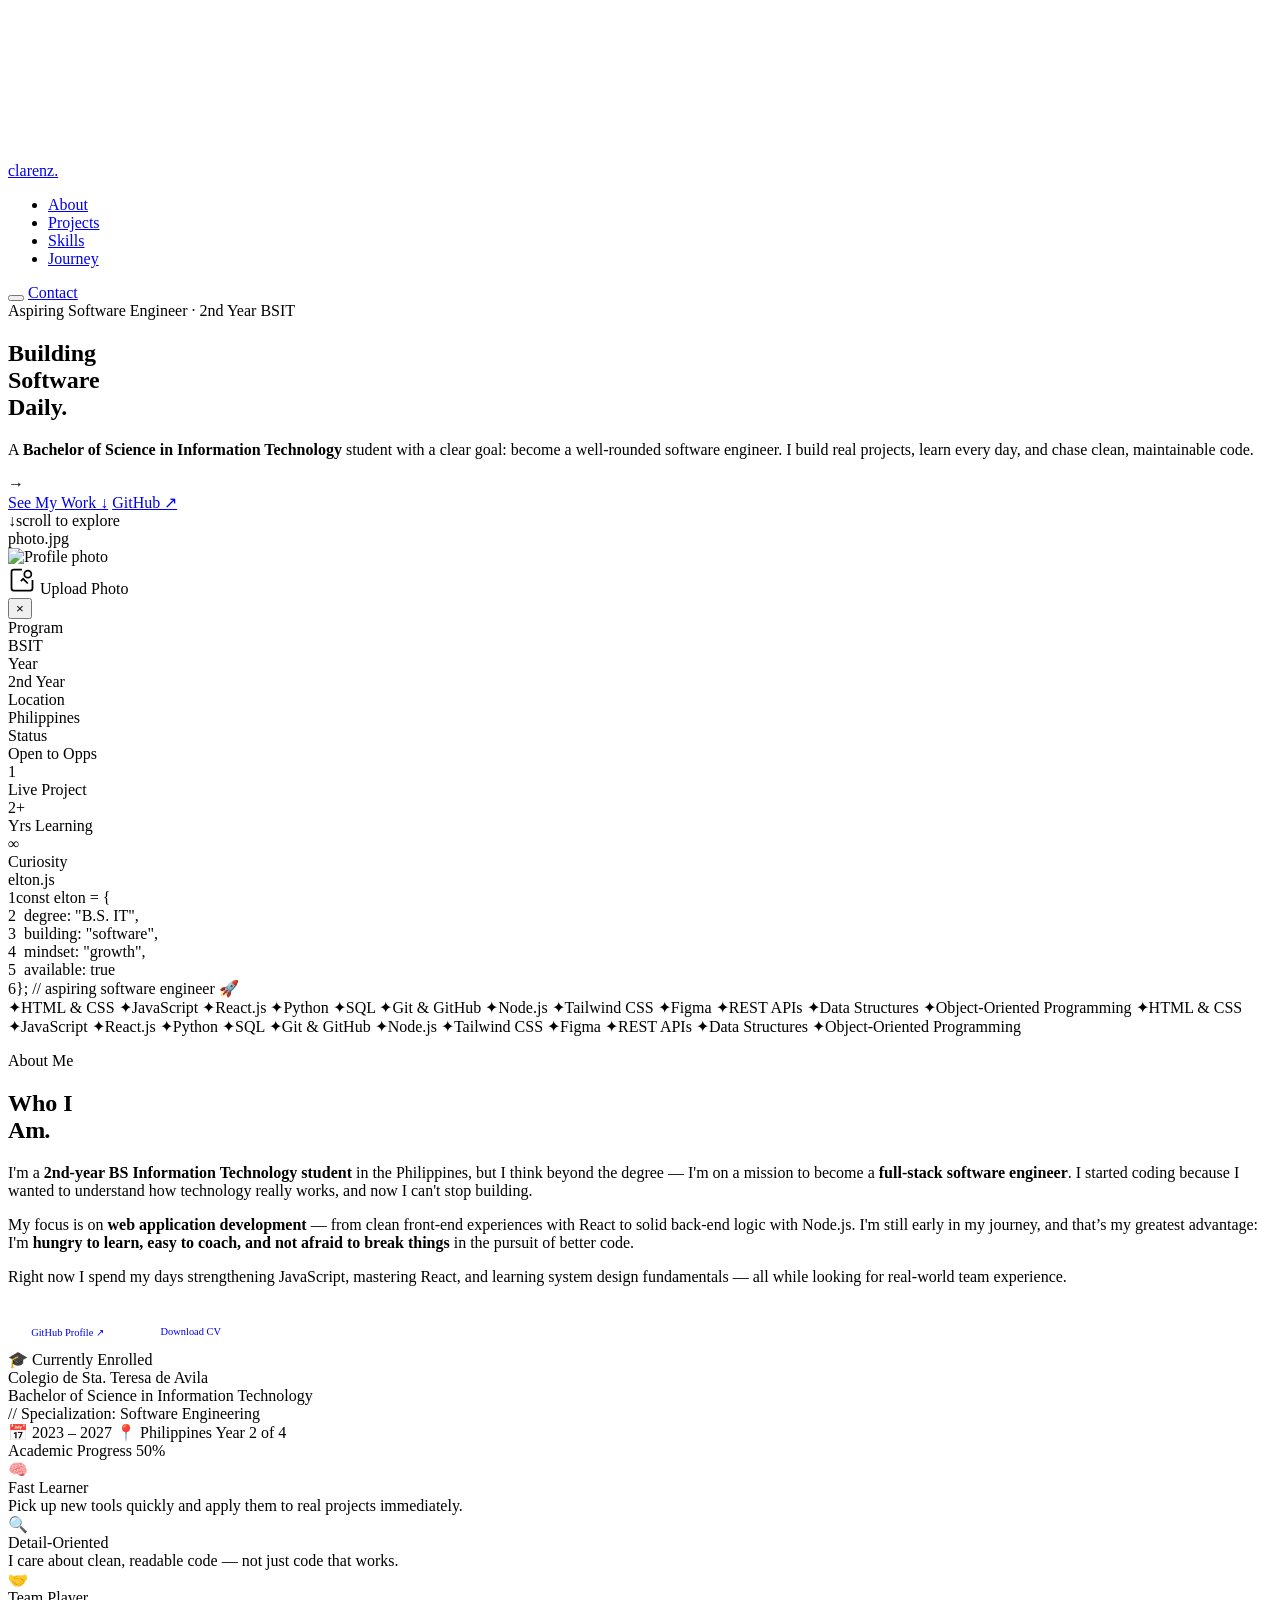
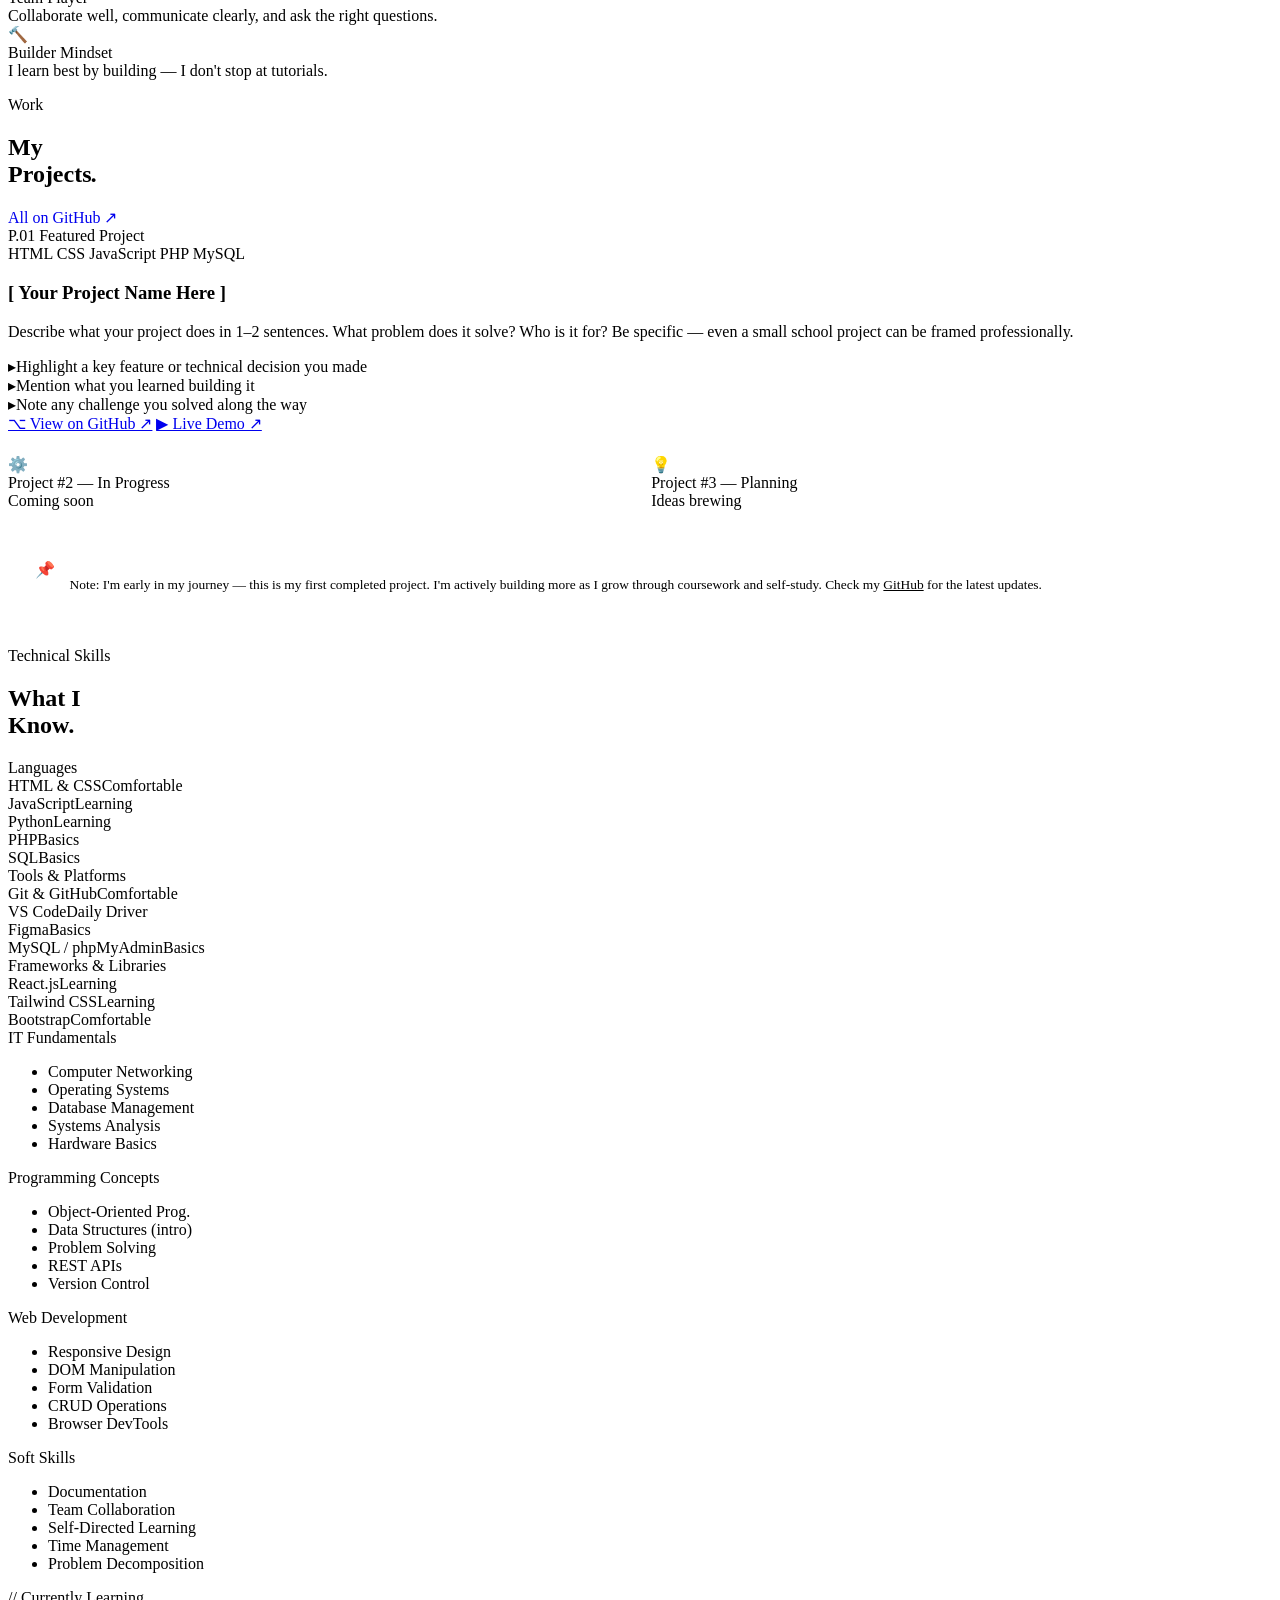
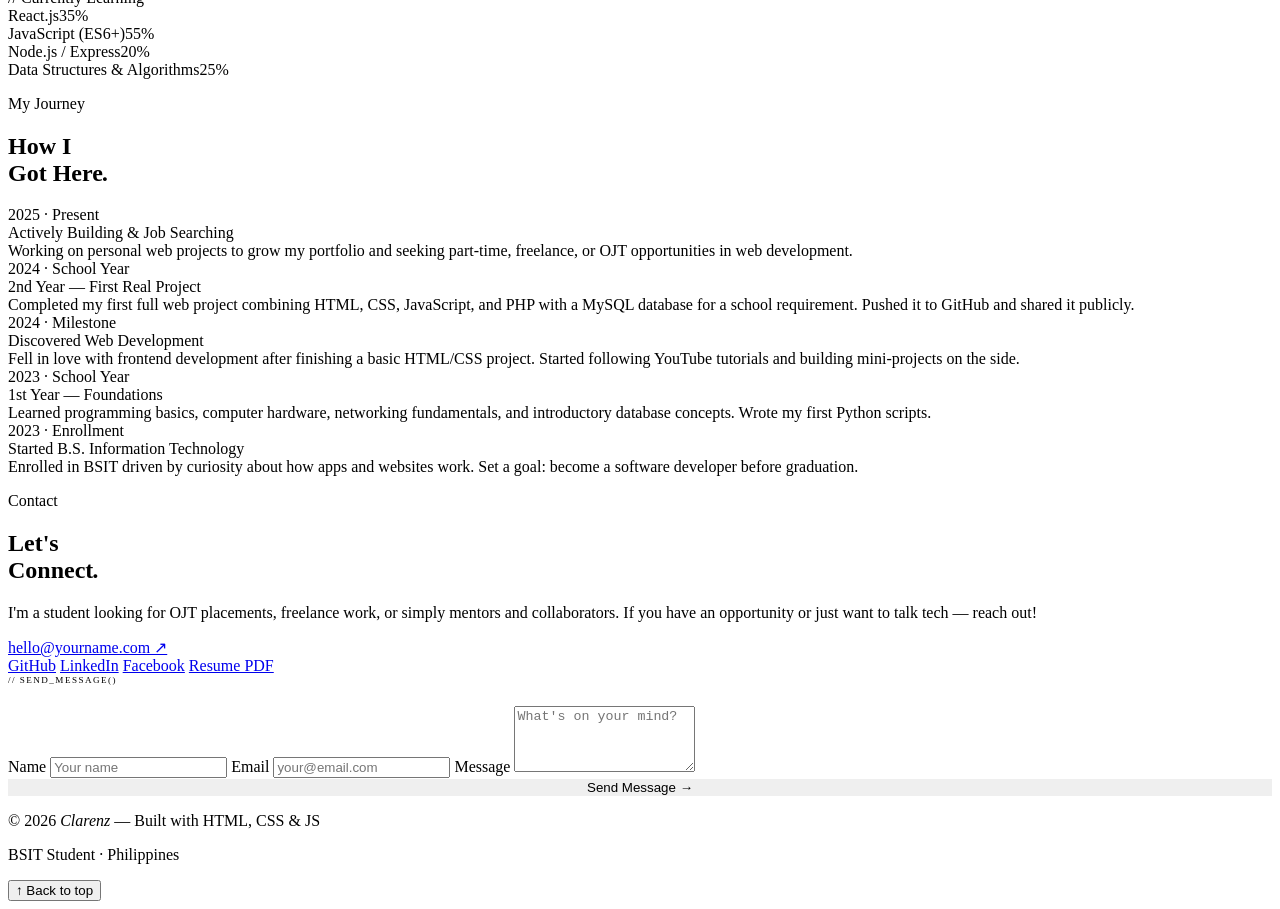
==== index.html @ e454ffc4 "Create index.html" ====
<!DOCTYPE html>
<html lang="en" data-theme="light">
<head>
  <meta charset="UTF-8"/>
  <meta name="viewport" content="width=device-width, initial-scale=1.0"/>
  <title>Clarenz — Aspiring Software Engineer</title>
  <!-- Google Fonts -->
  <link href="https://fonts.googleapis.com/css2?family=Instrument+Serif:ital@0;1&family=DM+Sans:ital,opsz,wght@0,9..40,300;0,9..40,400;0,9..40,500;0,9..40,600;1,9..40,300&family=JetBrains+Mono:wght@300;400;500;600&display=swap" rel="stylesheet"/>
  <!-- Main Stylesheet -->
  <link rel="stylesheet" href="css/style.css">
</head>
<body>

  <!-- Animated tech background (3D orb + particles) -->
  <canvas id="bgCanvas"></canvas>

  <div id="cur"></div>
  <div id="cur-ring"></div>

  <!-- NAV -->
  <nav id="nav">
    <a href="#hero" class="logo">clarenz<span class="logo-dot">.</span></a>
    <div class="nav-right">
      <ul class="nav-links">
        <li><a href="#about">About</a></li>
        <li><a href="#projects">Projects</a></li>
        <li><a href="#skills">Skills</a></li>
        <li><a href="#timeline">Journey</a></li>
      </ul>
      <button class="theme-btn" id="themeBtn" aria-label="Toggle dark mode">
        <div class="theme-knob"></div>
      </button>
      <a href="#contact" class="nav-cta">Contact</a>
    </div>
  </nav>

  <!-- HERO -->
  <section id="hero">
    <div class="hero-left">
      <div class="hero-eyebrow">Aspiring Software Engineer · 2nd Year BSIT</div>
      <h1 class="hero-h1">
        Building<br><span class="out">Software</span><br><span class="accent">Daily.</span>
      </h1>
      <p class="hero-sub">
        A <strong>Bachelor of Science in Information Technology</strong> student with a clear goal: become a well‑rounded software engineer. I build real projects, learn every day, and chase clean, maintainable code.
      </p>
      <div class="typer-line">
        <span class="typer-label">→</span>
        <span id="typer"></span><span class="cblink"></span>
      </div>
      <div class="hero-actions">
        <a href="#projects" class="btn-primary">See My Work ↓</a>
        <a href="https://github.com" target="_blank" class="btn-ghost">GitHub ↗</a>
      </div>
      <div class="hero-scroll-hint">
        <span class="scroll-arr">↓</span>scroll to explore
      </div>
    </div>

    <div class="hero-right">
      <!-- PROFILE CARD with rectangular photo -->
      <div class="profile-card">
        <div class="profile-card-top">
          <span class="profile-frame-tag">photo.jpg</span>
          <div class="profile-photo-container" id="photoContainer">
            <img class="profile-photo-img" id="profilePhoto" src="" alt="Profile photo"/>
            <div class="profile-photo-placeholder" id="uploadPlaceholder">
              <svg width="28" height="28" fill="none" stroke="currentColor" stroke-width="1.5" viewBox="0 0 24 24">
                <path d="M21 12v7a2 2 0 01-2 2H5a2 2 0 01-2-2V5a2 2 0 012-2h7"/>
                <circle cx="17" cy="7" r="3"/><path d="M11 13l2-2 4 4"/>
              </svg>
              <span>Upload Photo</span>
            </div>
            <button class="remove-photo-btn" id="removePhotoBtn" title="Remove photo">×</button>
          </div>
          <input type="file" accept="image/*" id="photoInput" onchange="loadPhoto(event)" style="display:none"/>
        </div>
        <div class="profile-card-body">
          <div class="info-item">
            <div class="info-label">Program</div>
            <div class="info-val">BSIT</div>
          </div>
          <div class="info-item">
            <div class="info-label">Year</div>
            <div class="info-val accent">2nd Year</div>
          </div>
          <div class="info-item">
            <div class="info-label">Location</div>
            <div class="info-val">Philippines</div>
          </div>
          <div class="info-item">
            <div class="info-label">Status</div>
            <div class="info-val navy">
              <div class="status-pill">
                <span class="status-dot"></span>Open to Opps
              </div>
            </div>
          </div>
        </div>
      </div>

      <div class="quick-stats">
        <div class="qs">
          <div class="qs-n">1</div>
          <div class="qs-l">Live Project</div>
        </div>
        <div class="qs">
          <div class="qs-n">2+</div>
          <div class="qs-l">Yrs Learning</div>
        </div>
        <div class="qs">
          <div class="qs-n">∞</div>
          <div class="qs-l">Curiosity</div>
        </div>
      </div>

      <div class="code-block">
        <div class="code-header">
          <div class="code-dots"><span class="cd cd-r"></span><span class="cd cd-y"></span><span class="cd cd-g"></span></div>
          <span class="code-fname">elton.js</span>
        </div>
        <div class="code-body">
          <div class="cl"><span class="ln">1</span><span class="kw">const</span>&nbsp;<span class="va">elton</span>&nbsp;<span class="sy">= {</span></div>
          <div class="cl"><span class="ln">2</span>&nbsp;&nbsp;<span class="va">degree</span><span class="sy">:</span>&nbsp;<span class="st">"B.S. IT"</span><span class="sy">,</span></div>
          <div class="cl"><span class="ln">3</span>&nbsp;&nbsp;<span class="va">building</span><span class="sy">:</span>&nbsp;<span class="st">"software"</span><span class="sy">,</span></div>
          <div class="cl"><span class="ln">4</span>&nbsp;&nbsp;<span class="va">mindset</span><span class="sy">:</span>&nbsp;<span class="st">"growth"</span><span class="sy">,</span></div>
          <div class="cl"><span class="ln">5</span>&nbsp;&nbsp;<span class="va">available</span><span class="sy">:</span>&nbsp;<span class="kw">true</span></div>
          <div class="cl"><span class="ln">6</span><span class="sy">};</span>&nbsp;<span class="cm">// aspiring software engineer 🚀</span></div>
        </div>
      </div>
    </div>
  </section>

  <!-- TICKER (unchanged) -->
  <div class="ticker-wrap">
    <div class="ticker-track">
      <span class="ti"><span class="ti-sep">✦</span>HTML & CSS</span>
      <span class="ti"><span class="ti-sep">✦</span>JavaScript</span>
      <span class="ti"><span class="ti-sep">✦</span>React.js</span>
      <span class="ti"><span class="ti-sep">✦</span>Python</span>
      <span class="ti"><span class="ti-sep">✦</span>SQL</span>
      <span class="ti"><span class="ti-sep">✦</span>Git & GitHub</span>
      <span class="ti"><span class="ti-sep">✦</span>Node.js</span>
      <span class="ti"><span class="ti-sep">✦</span>Tailwind CSS</span>
      <span class="ti"><span class="ti-sep">✦</span>Figma</span>
      <span class="ti"><span class="ti-sep">✦</span>REST APIs</span>
      <span class="ti"><span class="ti-sep">✦</span>Data Structures</span>
      <span class="ti"><span class="ti-sep">✦</span>Object-Oriented Programming</span>
      <!-- duplicate for seamless loop -->
      <span class="ti"><span class="ti-sep">✦</span>HTML & CSS</span>
      <span class="ti"><span class="ti-sep">✦</span>JavaScript</span>
      <span class="ti"><span class="ti-sep">✦</span>React.js</span>
      <span class="ti"><span class="ti-sep">✦</span>Python</span>
      <span class="ti"><span class="ti-sep">✦</span>SQL</span>
      <span class="ti"><span class="ti-sep">✦</span>Git & GitHub</span>
      <span class="ti"><span class="ti-sep">✦</span>Node.js</span>
      <span class="ti"><span class="ti-sep">✦</span>Tailwind CSS</span>
      <span class="ti"><span class="ti-sep">✦</span>Figma</span>
      <span class="ti"><span class="ti-sep">✦</span>REST APIs</span>
      <span class="ti"><span class="ti-sep">✦</span>Data Structures</span>
      <span class="ti"><span class="ti-sep">✦</span>Object-Oriented Programming</span>
    </div>
  </div>

  <!-- ABOUT (unchanged) -->
  <section id="about">
    <div class="about-left reveal">
      <p class="section-label">About Me</p>
      <h2 class="section-h">Who I<br>Am<em>.</em></h2>
      <div class="about-text">
        <p>I'm a <strong>2nd-year BS Information Technology student</strong> in the Philippines, but I think beyond the degree — I'm on a mission to become a <strong>full-stack software engineer</strong>. I started coding because I wanted to understand how technology really works, and now I can't stop building.</p>
        <p>My focus is on <strong>web application development</strong> — from clean front‑end experiences with React to solid back‑end logic with Node.js. I'm still early in my journey, and that’s my greatest advantage: I'm <strong>hungry to learn, easy to coach, and not afraid to break things</strong> in the pursuit of better code.</p>
        <p>Right now I spend my days strengthening JavaScript, mastering React, and learning system design fundamentals — all while looking for real-world team experience.</p>
      </div>
      <div style="margin-top:1.8rem;display:flex;gap:.65rem;flex-wrap:wrap;">
        <a href="https://github.com" class="btn-primary" style="font-size:.65rem;padding:.75rem 1.45rem;text-decoration:none">GitHub Profile ↗</a>
        <a href="#" class="btn-ghost" style="font-size:.65rem;padding:.75rem 1.45rem;text-decoration:none">Download CV</a>
      </div>
    </div>

    <div class="about-right reveal" style="transition-delay:.15s">
      <div class="edu-card">
        <div class="edu-card-stripe"></div>
        <div class="edu-badge">🎓 Currently Enrolled</div>
        <div class="edu-school">Colegio de Sta. Teresa de Avila</div>
        <div class="edu-deg">Bachelor of Science in Information Technology</div>
        <div class="edu-spec">// Specialization: Software Engineering</div>
        <div class="edu-meta">
          <span>📅 2023 – 2027</span>
          <span>📍 Philippines</span>
          <span>Year 2 of 4</span>
        </div>
        <div class="edu-prog">
          <div class="edu-prog-label">
            <span>Academic Progress</span>
            <span>50%</span>
          </div>
          <div class="prog-bar"><div class="prog-fill" id="progFill"></div></div>
        </div>
      </div>

      <div class="strengths-grid">
        <div class="strength-item">
          <div class="strength-icon">🧠</div>
          <div class="strength-title">Fast Learner</div>
          <div class="strength-desc">Pick up new tools quickly and apply them to real projects immediately.</div>
        </div>
        <div class="strength-item">
          <div class="strength-icon">🔍</div>
          <div class="strength-title">Detail-Oriented</div>
          <div class="strength-desc">I care about clean, readable code — not just code that works.</div>
        </div>
        <div class="strength-item">
          <div class="strength-icon">🤝</div>
          <div class="strength-title">Team Player</div>
          <div class="strength-desc">Collaborate well, communicate clearly, and ask the right questions.</div>
        </div>
        <div class="strength-item">
          <div class="strength-icon">🔨</div>
          <div class="strength-title">Builder Mindset</div>
          <div class="strength-desc">I learn best by building — I don't stop at tutorials.</div>
        </div>
      </div>
    </div>
  </section>

  <!-- PROJECTS (unchanged) -->
  <section id="projects">
    <div class="projects-header reveal">
      <div>
        <p class="section-label">Work</p>
        <h2 class="section-h">My<br>Projects<em>.</em></h2>
      </div>
      <a href="https://github.com" target="_blank" class="btn-ghost" style="text-decoration:none;align-self:flex-end">All on GitHub ↗</a>
    </div>

    <div style="display:grid;grid-template-columns:1fr 1fr;gap:1.4rem;" class="reveal" style="transition-delay:.1s">
      <div class="proj-card" style="grid-column:1/-1">
        <div class="proj-visual">
          <div class="proj-visual-inner"></div>
          <span class="proj-vis-label">P.01</span>
          <span class="proj-vis-tag">Featured Project</span>
        </div>
        <div class="proj-body">
          <div class="proj-tech">
            <span class="tech-tag hl">HTML</span>
            <span class="tech-tag hl">CSS</span>
            <span class="tech-tag hl">JavaScript</span>
            <span class="tech-tag">PHP</span>
            <span class="tech-tag">MySQL</span>
          </div>
          <h3 class="proj-title">[ Your Project Name Here ]</h3>
          <p class="proj-desc">Describe what your project does in 1–2 sentences. What problem does it solve? Who is it for? Be specific — even a small school project can be framed professionally.</p>
          <div class="proj-highlights">
            <div class="ph"><span class="ph-dot">▸</span>Highlight a key feature or technical decision you made</div>
            <div class="ph"><span class="ph-dot">▸</span>Mention what you learned building it</div>
            <div class="ph"><span class="ph-dot">▸</span>Note any challenge you solved along the way</div>
          </div>
          <div class="proj-links">
            <a href="https://github.com" target="_blank" class="plink">⌥ View on GitHub ↗</a>
            <a href="#" class="plink">▶ Live Demo ↗</a>
          </div>
        </div>
      </div>
      <div class="coming-card">
        <div class="coming-icon">⚙️</div>
        <div class="coming-title">Project #2 — In Progress</div>
        <div class="coming-sub">Coming soon</div>
      </div>
      <div class="coming-card">
        <div class="coming-icon">💡</div>
        <div class="coming-title">Project #3 — Planning</div>
        <div class="coming-sub">Ideas brewing</div>
      </div>
    </div>

    <div style="margin-top:1.8rem;padding:1.3rem 1.7rem;background:var(--navy-gl);border:1.5px solid color-mix(in srgb,var(--navy) 18%,transparent);border-radius:8px;display:flex;gap:.9rem;align-items:flex-start;" class="reveal">
      <span style="font-size:1rem;flex-shrink:0">📌</span>
      <p style="font-size:.84rem;color:var(--muted);line-height:1.75;">
        <strong style="color:var(--ink);font-weight:500">Note:</strong> I'm early in my journey — this is my first completed project. I'm actively building more as I grow through coursework and self-study. Check my <a href="https://github.com" style="color:var(--orange)">GitHub</a> for the latest updates.
      </p>
    </div>
  </section>

  <!-- SKILLS (unchanged) -->
  <section id="skills">
    <div class="reveal">
      <p class="section-label">Technical Skills</p>
      <h2 class="section-h">What I<br>Know<em>.</em></h2>
    </div>
    <div class="skills-layout">
      <div class="skill-groups reveal" style="transition-delay:.05s">
        <div class="skill-group">
          <div class="sg-title">Languages</div>
          <div class="skill-row"><span>HTML & CSS</span><span class="s-level adv">Comfortable</span></div>
          <div class="skill-row"><span>JavaScript</span><span class="s-level int">Learning</span></div>
          <div class="skill-row"><span>Python</span><span class="s-level int">Learning</span></div>
          <div class="skill-row"><span>PHP</span><span class="s-level">Basics</span></div>
          <div class="skill-row"><span>SQL</span><span class="s-level">Basics</span></div>
        </div>
        <div class="skill-group">
          <div class="sg-title">Tools & Platforms</div>
          <div class="skill-row"><span>Git & GitHub</span><span class="s-level adv">Comfortable</span></div>
          <div class="skill-row"><span>VS Code</span><span class="s-level adv">Daily Driver</span></div>
          <div class="skill-row"><span>Figma</span><span class="s-level">Basics</span></div>
          <div class="skill-row"><span>MySQL / phpMyAdmin</span><span class="s-level">Basics</span></div>
        </div>
        <div class="skill-group">
          <div class="sg-title">Frameworks & Libraries</div>
          <div class="skill-row"><span>React.js</span><span class="s-level int">Learning</span></div>
          <div class="skill-row"><span>Tailwind CSS</span><span class="s-level int">Learning</span></div>
          <div class="skill-row"><span>Bootstrap</span><span class="s-level adv">Comfortable</span></div>
        </div>
      </div>

      <div class="reveal" style="transition-delay:.12s">
        <div class="cs-grid">
          <div class="cs-box">
            <div class="cs-box-title">IT Fundamentals</div>
            <ul class="cs-list">
              <li>Computer Networking</li>
              <li>Operating Systems</li>
              <li>Database Management</li>
              <li>Systems Analysis</li>
              <li>Hardware Basics</li>
            </ul>
          </div>
          <div class="cs-box">
            <div class="cs-box-title">Programming Concepts</div>
            <ul class="cs-list">
              <li>Object-Oriented Prog.</li>
              <li>Data Structures (intro)</li>
              <li>Problem Solving</li>
              <li>REST APIs</li>
              <li>Version Control</li>
            </ul>
          </div>
          <div class="cs-box">
            <div class="cs-box-title">Web Development</div>
            <ul class="cs-list">
              <li>Responsive Design</li>
              <li>DOM Manipulation</li>
              <li>Form Validation</li>
              <li>CRUD Operations</li>
              <li>Browser DevTools</li>
            </ul>
          </div>
          <div class="cs-box">
            <div class="cs-box-title">Soft Skills</div>
            <ul class="cs-list">
              <li>Documentation</li>
              <li>Team Collaboration</li>
              <li>Self-Directed Learning</li>
              <li>Time Management</li>
              <li>Problem Decomposition</li>
            </ul>
          </div>
        </div>

        <div class="learning-card" id="learningCard">
          <div class="lc-title">// Currently Learning</div>
          <div class="learn-items">
            <div class="li-row">
              <div class="li-top"><span class="li-name">React.js</span><span class="li-pct">35%</span></div>
              <div class="li-bar"><div class="li-fill" data-w="35"></div></div>
            </div>
            <div class="li-row">
              <div class="li-top"><span class="li-name">JavaScript (ES6+)</span><span class="li-pct">55%</span></div>
              <div class="li-bar"><div class="li-fill" data-w="55"></div></div>
            </div>
            <div class="li-row">
              <div class="li-top"><span class="li-name">Node.js / Express</span><span class="li-pct">20%</span></div>
              <div class="li-bar"><div class="li-fill" data-w="20"></div></div>
            </div>
            <div class="li-row">
              <div class="li-top"><span class="li-name">Data Structures & Algorithms</span><span class="li-pct">25%</span></div>
              <div class="li-bar"><div class="li-fill" data-w="25"></div></div>
            </div>
          </div>
        </div>
      </div>
    </div>
  </section>

  <!-- TIMELINE (unchanged) -->
  <section id="timeline">
    <div class="reveal">
      <p class="section-label">My Journey</p>
      <h2 class="section-h">How I<br>Got Here<em>.</em></h2>
    </div>
    <div class="timeline" id="tlContainer">
      <div class="tl current">
        <div class="tl-meta">2025 · Present</div>
        <div class="tl-title">Actively Building & Job Searching</div>
        <div class="tl-sub">Working on personal web projects to grow my portfolio and seeking part-time, freelance, or OJT opportunities in web development.</div>
      </div>
      <div class="tl">
        <div class="tl-meta">2024 · School Year</div>
        <div class="tl-title">2nd Year — First Real Project</div>
        <div class="tl-sub">Completed my first full web project combining HTML, CSS, JavaScript, and PHP with a MySQL database for a school requirement. Pushed it to GitHub and shared it publicly.</div>
      </div>
      <div class="tl">
        <div class="tl-meta">2024 · Milestone</div>
        <div class="tl-title">Discovered Web Development</div>
        <div class="tl-sub">Fell in love with frontend development after finishing a basic HTML/CSS project. Started following YouTube tutorials and building mini-projects on the side.</div>
      </div>
      <div class="tl">
        <div class="tl-meta">2023 · School Year</div>
        <div class="tl-title">1st Year — Foundations</div>
        <div class="tl-sub">Learned programming basics, computer hardware, networking fundamentals, and introductory database concepts. Wrote my first Python scripts.</div>
      </div>
      <div class="tl">
        <div class="tl-meta">2023 · Enrollment</div>
        <div class="tl-title">Started B.S. Information Technology</div>
        <div class="tl-sub">Enrolled in BSIT driven by curiosity about how apps and websites work. Set a goal: become a software developer before graduation.</div>
      </div>
    </div>
  </section>

  <!-- CONTACT (unchanged) -->
  <section id="contact">
    <div class="contact-left reveal">
      <p class="section-label">Contact</p>
      <h2 class="section-h">Let's<br>Connect<em>.</em></h2>
      <p>I'm a student looking for OJT placements, freelance work, or simply mentors and collaborators. If you have an opportunity or just want to talk tech — reach out!</p>
      <a href="mailto:hello@yourname.com" class="contact-email">hello@yourname.com ↗</a>
      <div class="contact-socials">
        <a href="https://github.com" target="https://github.com/clarenz-syntax" class="soc-pill">GitHub</a>
        <a href="https://linkedin.com" target="_blank" class="soc-pill">LinkedIn</a>
        <a href="https://facebook.com" target="https://www.facebook.com/itzclarenzzz" class="soc-pill">Facebook</a>
        <a href="#" class="soc-pill">Resume PDF</a>
      </div>
    </div>
    <div class="contact-right reveal" style="transition-delay:.15s">
      <div style="font-family:var(--ff-mono);font-size:.57rem;letter-spacing:.16em;text-transform:uppercase;color:var(--muted2);margin-bottom:1.3rem;">// send_message()</div>
      <label class="form-label">Name</label>
      <input class="form-input" type="text" placeholder="Your name"/>
      <label class="form-label">Email</label>
      <input class="form-input" type="email" placeholder="your@email.com"/>
      <label class="form-label">Message</label>
      <textarea class="form-input" rows="4" placeholder="What's on your mind?"></textarea>
      <button class="btn-primary" style="width:100%;justify-content:center;cursor:none;border:none;" onclick="handleSend(this)">Send Message →</button>
      <p id="form-msg" style="font-family:var(--ff-mono);font-size:.6rem;color:var(--navy);margin-top:.75rem;display:none;">✓ Thanks! I'll get back to you soon.</p>
    </div>
  </section>

  <!-- FOOTER -->
  <footer>
    <p>© 2026 <em>Clarenz</em> — Built with HTML, CSS & JS</p>
    <p>BSIT Student · Philippines</p>
    <button class="btt" onclick="window.scrollTo({top:0,behavior:'smooth'})">↑ Back to top</button>
  </footer>

  <script src="js/script.js"></script>
</body>
</html>
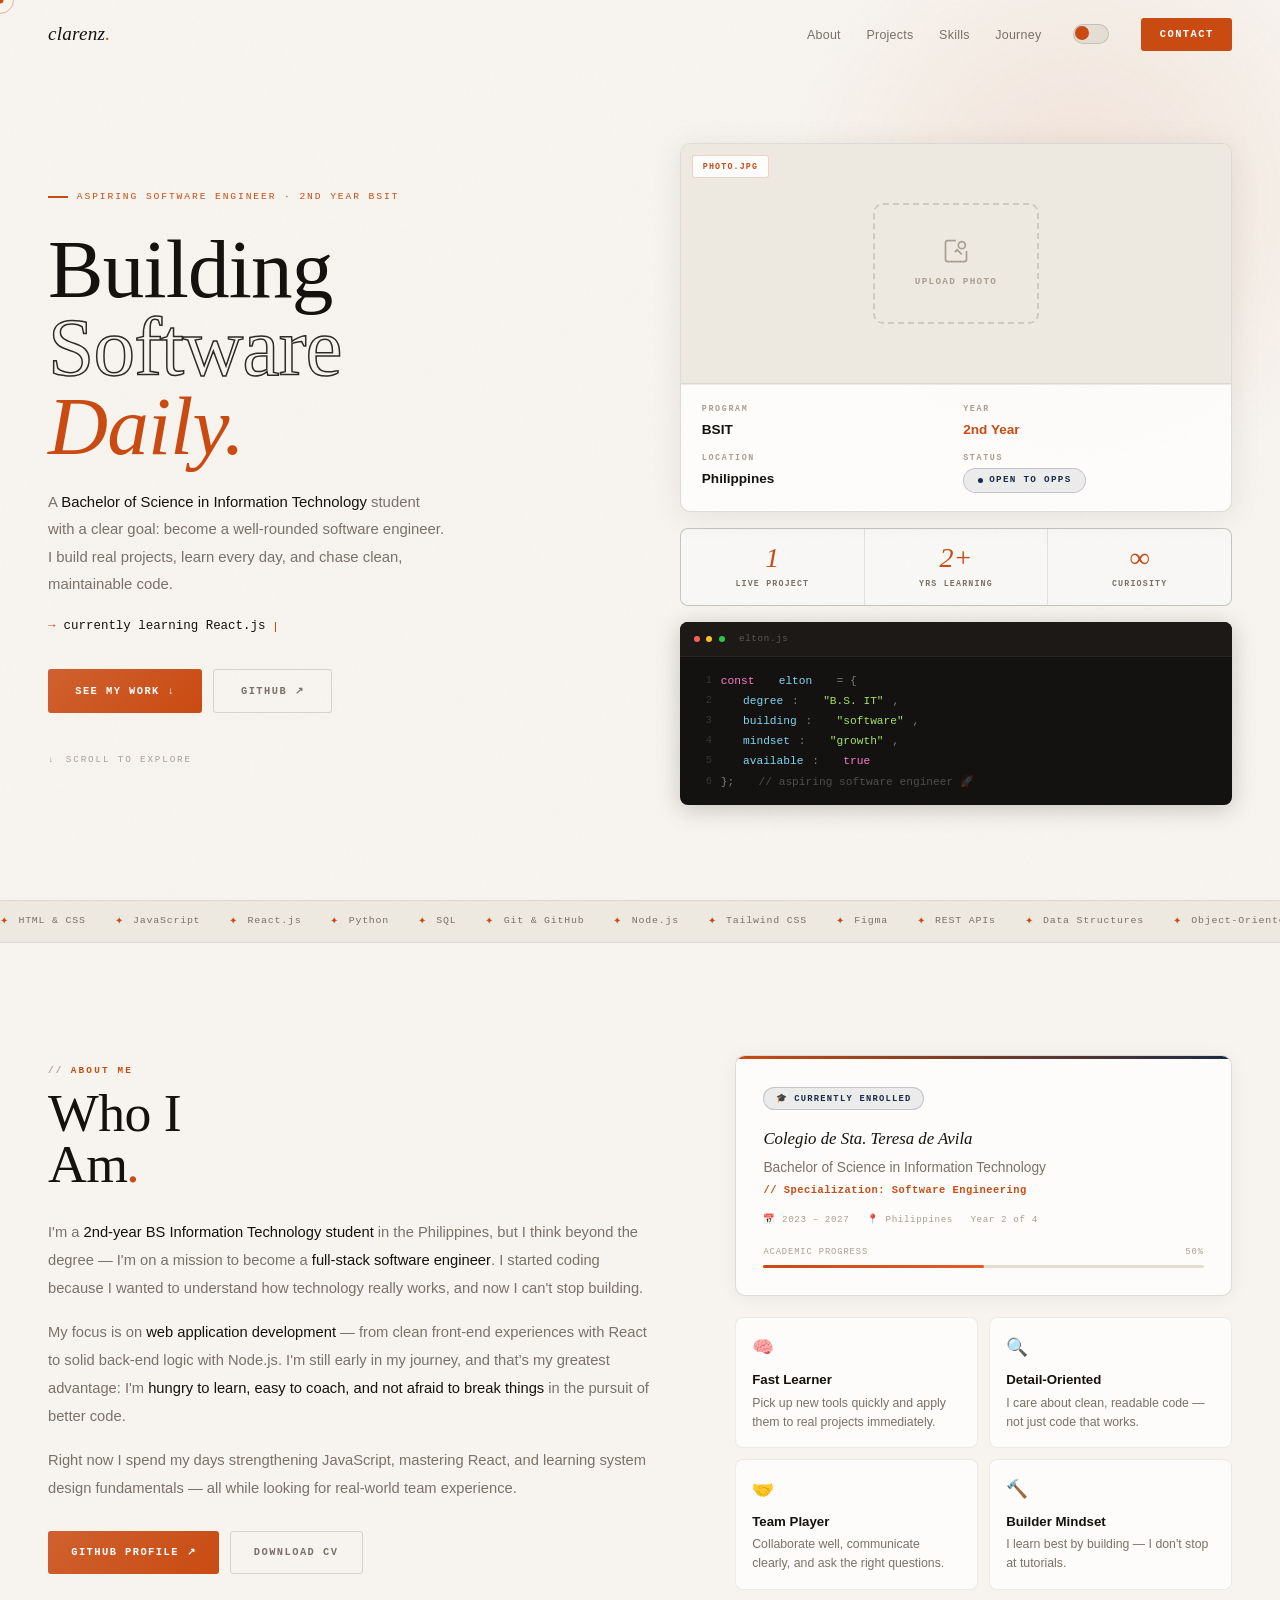
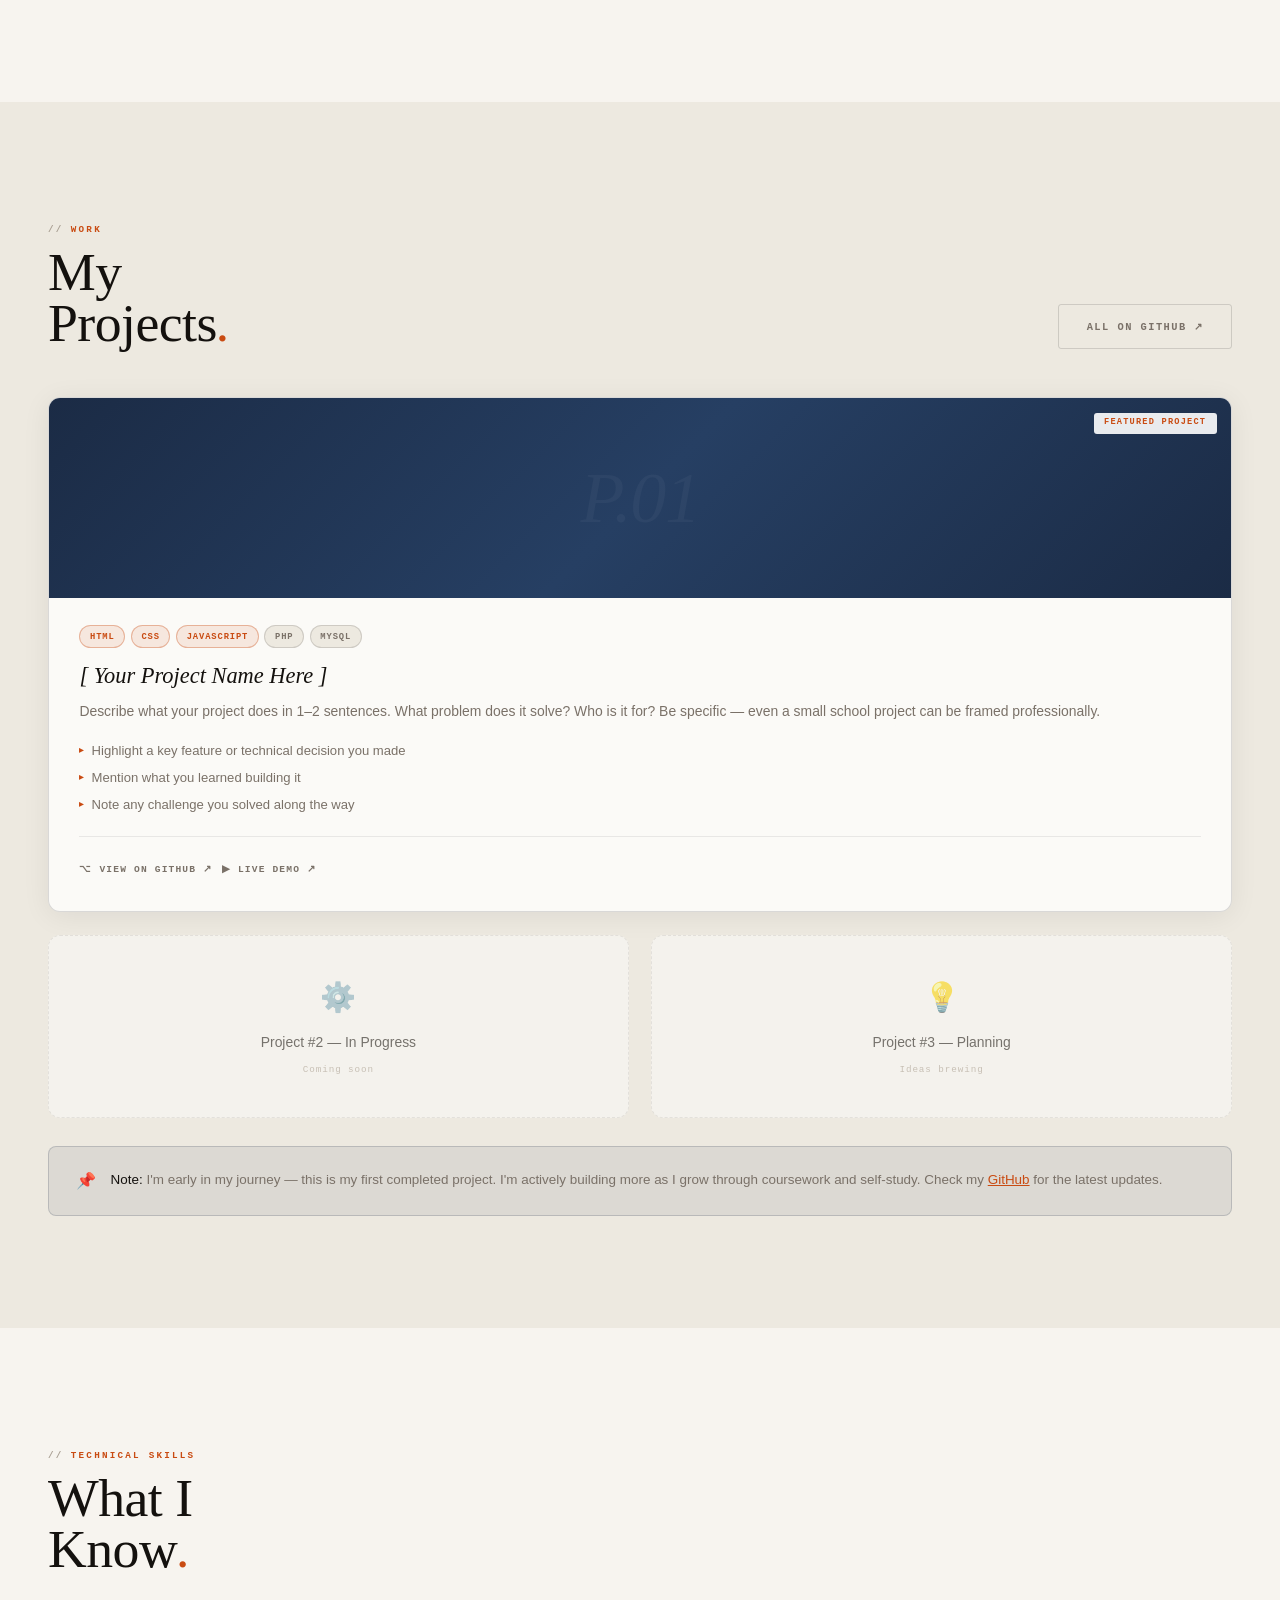
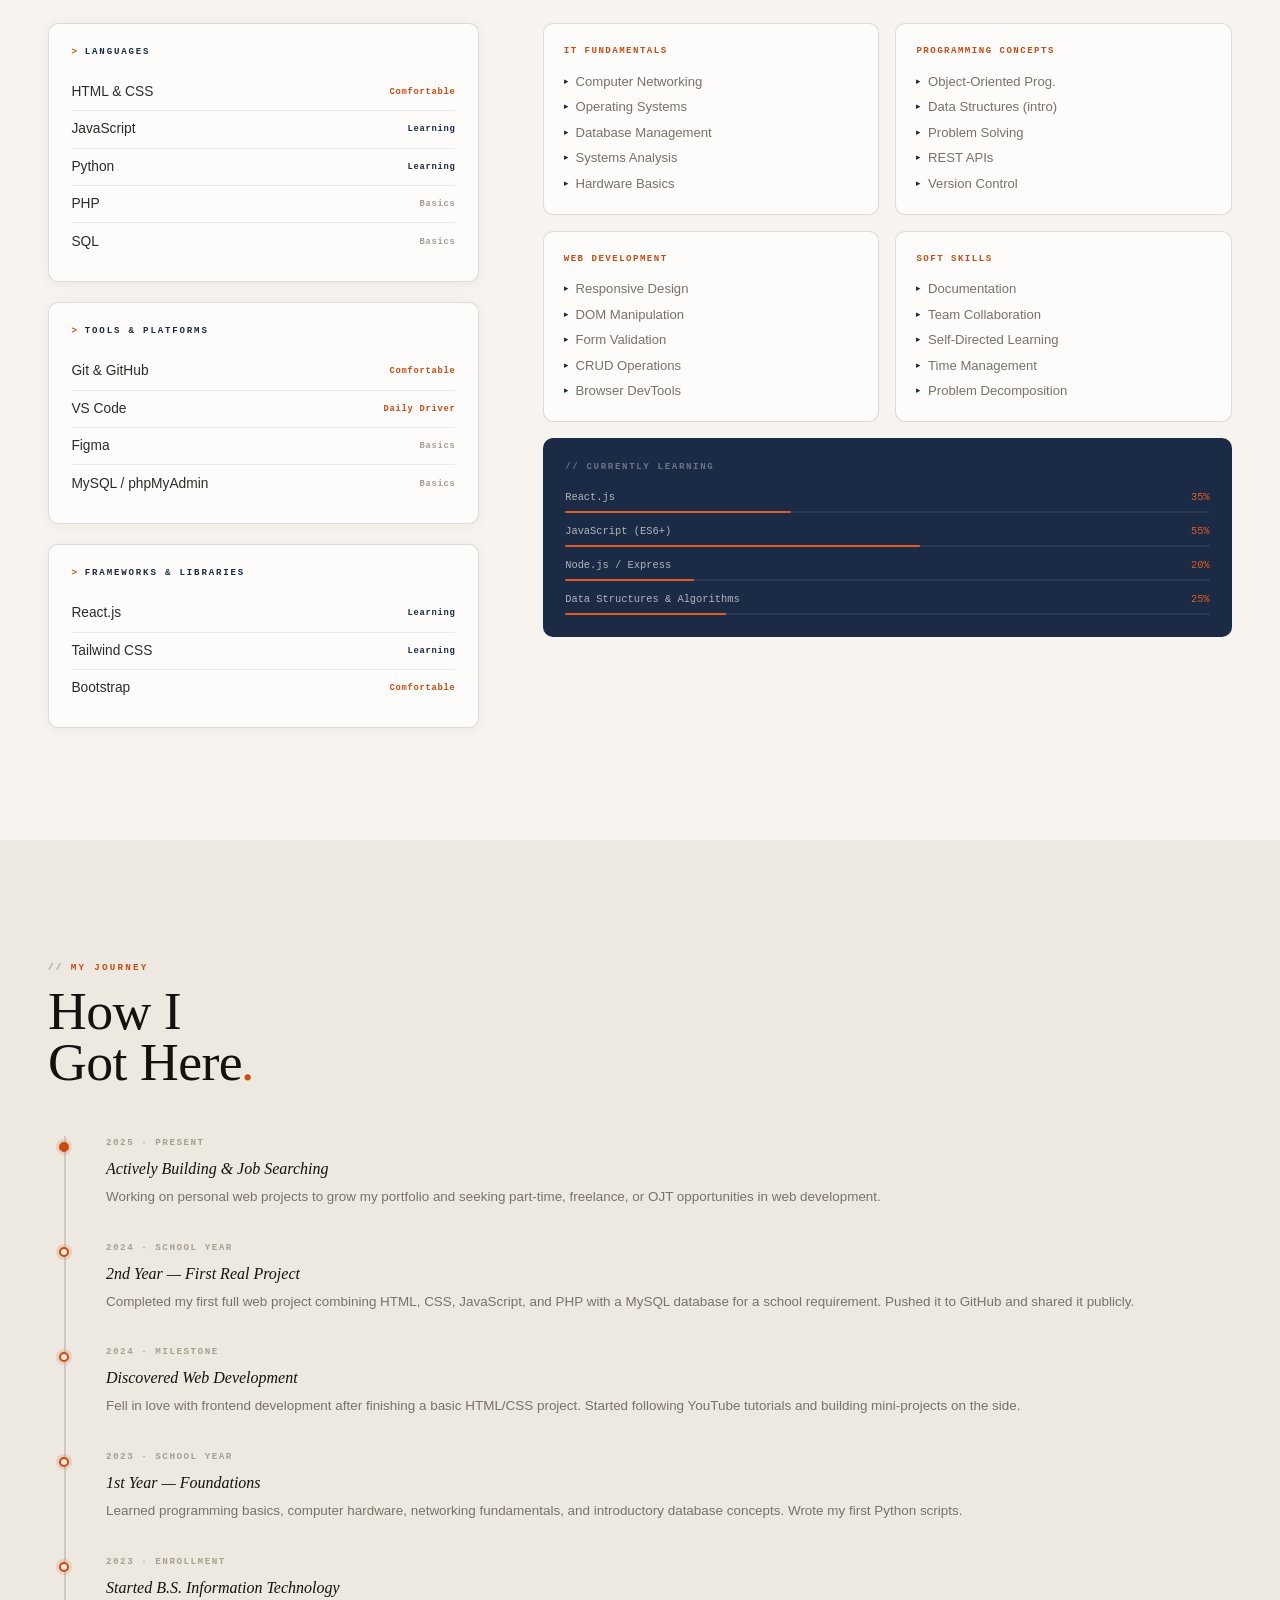
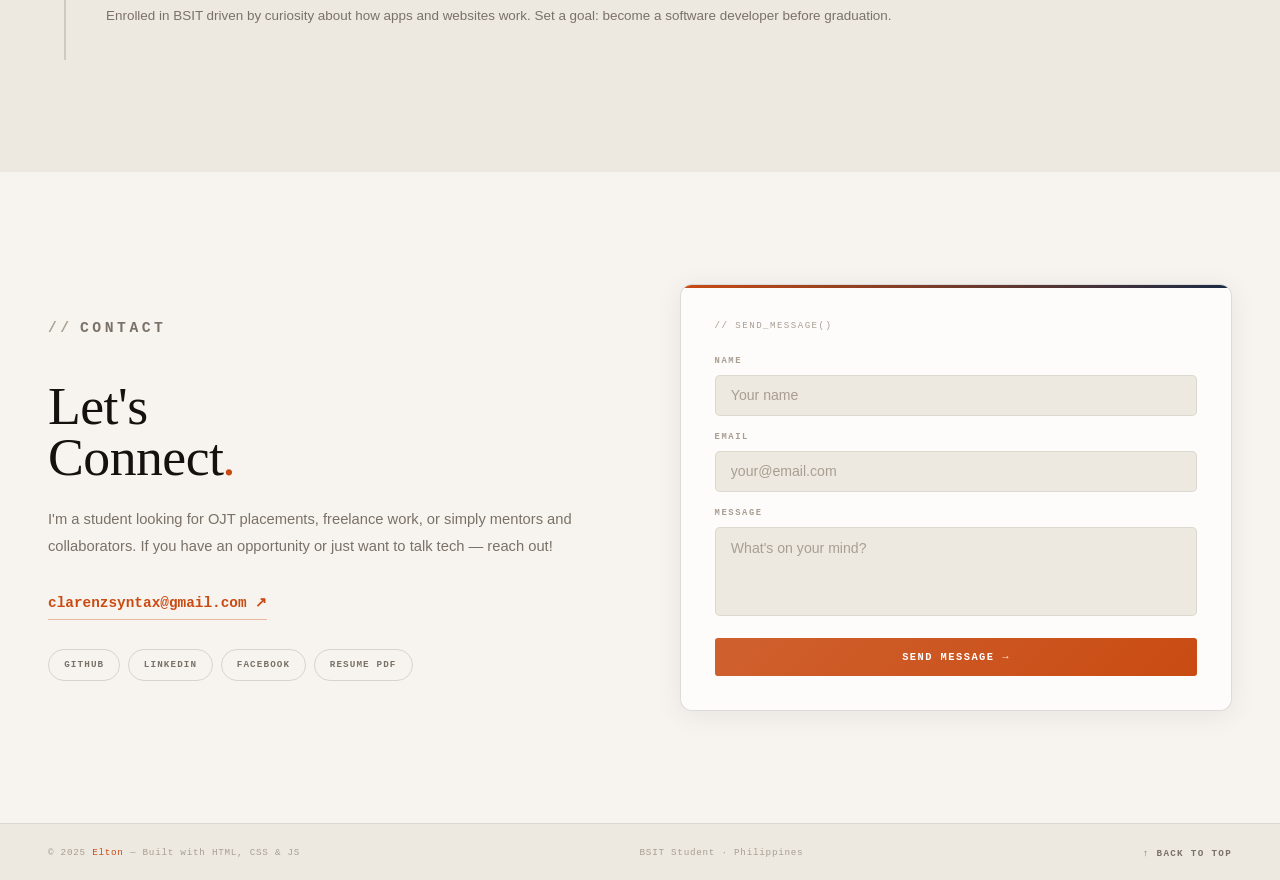
==== commit 196fec28: "Update index.html" ====
--- a/index.html
+++ b/index.html
@@ -58,7 +58,7 @@
     </div>
 
     <div class="hero-right">
-      <!-- PROFILE CARD with rectangular photo -->
+      <!-- PROFILE CARD (no remove/change buttons) -->
       <div class="profile-card">
         <div class="profile-card-top">
           <span class="profile-frame-tag">photo.jpg</span>
@@ -71,7 +71,6 @@
               </svg>
               <span>Upload Photo</span>
             </div>
-            <button class="remove-photo-btn" id="removePhotoBtn" title="Remove photo">×</button>
           </div>
           <input type="file" accept="image/*" id="photoInput" onchange="loadPhoto(event)" style="display:none"/>
         </div>
@@ -131,7 +130,7 @@
     </div>
   </section>
 
-  <!-- TICKER (unchanged) -->
+  <!-- TICKER -->
   <div class="ticker-wrap">
     <div class="ticker-track">
       <span class="ti"><span class="ti-sep">✦</span>HTML & CSS</span>
@@ -162,7 +161,7 @@
     </div>
   </div>
 
-  <!-- ABOUT (unchanged) -->
+  <!-- ABOUT -->
   <section id="about">
     <div class="about-left reveal">
       <p class="section-label">About Me</p>
@@ -224,7 +223,7 @@
     </div>
   </section>
 
-  <!-- PROJECTS (unchanged) -->
+  <!-- PROJECTS -->
   <section id="projects">
     <div class="projects-header reveal">
       <div>
@@ -282,7 +281,7 @@
     </div>
   </section>
 
-  <!-- SKILLS (unchanged) -->
+  <!-- SKILLS -->
   <section id="skills">
     <div class="reveal">
       <p class="section-label">Technical Skills</p>
@@ -382,7 +381,7 @@
     </div>
   </section>
 
-  <!-- TIMELINE (unchanged) -->
+  <!-- TIMELINE -->
   <section id="timeline">
     <div class="reveal">
       <p class="section-label">My Journey</p>
@@ -417,13 +416,13 @@
     </div>
   </section>
 
-  <!-- CONTACT (unchanged) -->
+  <!-- CONTACT -->
   <section id="contact">
     <div class="contact-left reveal">
       <p class="section-label">Contact</p>
       <h2 class="section-h">Let's<br>Connect<em>.</em></h2>
       <p>I'm a student looking for OJT placements, freelance work, or simply mentors and collaborators. If you have an opportunity or just want to talk tech — reach out!</p>
-      <a href="mailto:hello@yourname.com" class="contact-email">hello@yourname.com ↗</a>
+      <a href="mailto:hello@yourname.com" class="contact-email">clarenzsyntax@gmail.com ↗</a>
       <div class="contact-socials">
         <a href="https://github.com" target="https://github.com/clarenz-syntax" class="soc-pill">GitHub</a>
         <a href="https://linkedin.com" target="_blank" class="soc-pill">LinkedIn</a>
@@ -446,7 +445,7 @@
 
   <!-- FOOTER -->
   <footer>
-    <p>© 2026 <em>Clarenz</em> — Built with HTML, CSS & JS</p>
+    <p>© 2025 <em>Elton</em> — Built with HTML, CSS & JS</p>
     <p>BSIT Student · Philippines</p>
     <button class="btt" onclick="window.scrollTo({top:0,behavior:'smooth'})">↑ Back to top</button>
   </footer>
--- a/css/style.css
+++ b/css/style.css
@@ -0,0 +1,775 @@
+/* ============================================================
+   style.css — Elton's Portfolio (aesthetic, company‑ready)
+   ============================================================ */
+
+*,*::before,*::after{margin:0;padding:0;box-sizing:border-box;}
+
+:root{
+  --bg:        #f7f4ef;
+  --bg2:       #ede9e0;
+  --bg3:       #e3ddd2;
+  --surface:   rgba(255,255,255,0.75);
+  --surface2:  rgba(255,255,255,0.9);
+  --ink:        #14110e;
+  --ink2:       #2e2a25;
+  --muted:      #7a7168;
+  --muted2:     #a89e92;
+  --border:     rgba(20,17,14,0.08);
+  --border2:    rgba(20,17,14,0.14);
+  --orange:     #c94b12;
+  --orange2:    #e05c25;
+  --orange-gl:  rgba(201,75,18,0.1);
+  --navy:       #1b2b45;
+  --navy2:      #263f63;
+  --navy-gl:    rgba(27,43,69,0.08);
+  --ff-disp:   'Instrument Serif', serif;
+  --ff-body:   'DM Sans', sans-serif;
+  --ff-mono:   'JetBrains Mono', monospace;
+  --r:          6px;
+  --trans:      color .3s ease, background .3s ease, border-color .3s ease, opacity .3s ease;
+  --page-trans: background-color .35s ease;
+}
+
+[data-theme="dark"]{
+  --bg:        #0f0d0b;
+  --bg2:       #161310;
+  --bg3:       #1e1a16;
+  --surface:   rgba(30,26,22,0.85);
+  --surface2:  rgba(38,33,28,0.95);
+  --ink:        #f0ebe3;
+  --ink2:       #d4cdc4;
+  --muted:      #8c8378;
+  --muted2:     #5e574f;
+  --border:     rgba(240,235,227,0.07);
+  --border2:    rgba(240,235,227,0.12);
+  --orange:     #e06030;
+  --orange2:    #f07040;
+  --orange-gl:  rgba(224,96,48,0.12);
+  --navy:       #5b82b8;
+  --navy2:      #7da3d3;
+  --navy-gl:    rgba(91,130,184,0.1);
+}
+
+html{scroll-behavior:smooth;}
+body{
+  background:var(--bg);
+  color:var(--ink);
+  font-family:var(--ff-body);
+  overflow-x:hidden;
+  cursor:none;
+  transition:var(--page-trans);
+  line-height:1.6;
+}
+
+/* ── GRAIN TEXTURE (kept subtle) ── */
+body::before{
+  content:'';position:fixed;inset:0;z-index:0;pointer-events:none;
+  background-image:url("data:image/svg+xml,%3Csvg viewBox='0 0 256 256' xmlns='http://www.w3.org/2000/svg'%3E%3Cfilter id='n'%3E%3CfeTurbulence type='fractalNoise' baseFrequency='0.85' numOctaves='4' stitchTiles='stitch'/%3E%3C/filter%3E%3Crect width='100%25' height='100%25' filter='url(%23n)' opacity='0.025'/%3E%3C/svg%3E");
+  opacity:1;mix-blend-mode:multiply;
+}
+
+/* ── ANIMATED TECH BACKGROUND ── */
+#bgCanvas{
+  position:fixed;top:0;left:0;width:100%;height:100%;
+  z-index:0;pointer-events:none;opacity:0.55;
+  transition:opacity .4s;
+}
+
+/* ── CURSOR ── */
+#cur{
+  width:7px;height:7px;background:var(--orange);
+  border-radius:50%;position:fixed;pointer-events:none;
+  z-index:9999;transform:translate(-50%,-50%);
+  transition:transform .2s cubic-bezier(.34,1.56,.64,1), width .2s, height .2s, background .3s;
+}
+#cur-ring{
+  width:28px;height:28px;
+  border:1.5px solid rgba(201,75,18,.4);
+  border-radius:50%;position:fixed;pointer-events:none;
+  z-index:9998;transform:translate(-50%,-50%);
+  transition:all .06s linear;
+}
+[data-theme="dark"] #cur-ring{border-color:rgba(224,96,48,.4);}
+.is-hover #cur{width:12px;height:12px;transform:translate(-50%,-50%) scale(1.6);}
+.is-hover #cur-ring{transform:translate(-50%,-50%) scale(1.3);}
+
+/* ── NAV ── */
+nav{
+  position:fixed;top:0;left:0;width:100%;z-index:500;
+  display:flex;align-items:center;justify-content:space-between;
+  padding:1.1rem 3rem;
+  transition:background .4s,box-shadow .4s,border-color .4s;
+}
+nav.stuck{
+  background:color-mix(in srgb,var(--bg) 88%,transparent);
+  backdrop-filter:blur(20px);
+  box-shadow:0 1px 0 var(--border);
+}
+.logo{
+  font-family:var(--ff-disp);font-size:1.2rem;font-weight:400;font-style:italic;
+  color:var(--ink);text-decoration:none;letter-spacing:.01em;
+}
+.logo-dot{color:var(--orange);}
+.nav-right{display:flex;align-items:center;gap:2rem;}
+.nav-links{display:flex;gap:1.6rem;list-style:none;align-items:center;}
+.nav-links a{
+  font-size:.78rem;font-weight:500;color:var(--muted);
+  text-decoration:none;transition:var(--trans);letter-spacing:.02em;
+}
+.nav-links a:hover{color:var(--ink);}
+.nav-cta{
+  font-family:var(--ff-mono);font-size:.65rem;font-weight:600;
+  letter-spacing:.14em;text-transform:uppercase;
+  background:var(--orange);color:#fff;
+  padding:.52rem 1.15rem;border-radius:3px;
+  text-decoration:none;transition:background .2s,transform .15s;
+}
+.nav-cta:hover{background:var(--orange2);transform:translateY(-1px);}
+
+/* theme toggle */
+.theme-btn{
+  width:36px;height:20px;border-radius:100px;
+  background:var(--bg3);border:1.5px solid var(--border2);
+  position:relative;cursor:none;transition:var(--trans);flex-shrink:0;
+}
+.theme-knob{
+  width:14px;height:14px;border-radius:50%;
+  background:var(--orange);position:absolute;top:1px;left:1px;
+  transition:transform .3s cubic-bezier(.34,1.56,.64,1);
+}
+[data-theme="dark"] .theme-knob{transform:translateX(16px);}
+
+/* ── STATUS BADGE ── */
+.status-pill{
+  display:inline-flex;align-items:center;gap:.4rem;
+  font-family:var(--ff-mono);font-size:.58rem;font-weight:600;
+  letter-spacing:.14em;text-transform:uppercase;
+  background:var(--navy-gl);
+  border:1.5px solid color-mix(in srgb,var(--navy) 20%,transparent);
+  color:var(--navy);padding:.28rem .85rem;border-radius:100px;
+}
+.status-dot{
+  width:5px;height:5px;border-radius:50%;background:var(--navy);
+  animation:pls 2s ease-in-out infinite;
+}
+@keyframes pls{0%,100%{opacity:1;transform:scale(1);}50%{opacity:.35;transform:scale(.6);}}
+
+/* ── HERO ── */
+#hero{
+  min-height:100vh;
+  padding:0 3rem;
+  display:grid;grid-template-columns:1fr 1fr;
+  align-items:center;gap:5rem;
+  position:relative;z-index:1;
+}
+#hero::after{
+  content:'';position:absolute;
+  width:600px;height:600px;border-radius:50%;
+  background:radial-gradient(circle,var(--orange-gl) 0%,transparent 70%);
+  top:-100px;right:-100px;pointer-events:none;z-index:0;
+  animation:drift 8s ease-in-out infinite;
+}
+@keyframes drift{0%,100%{transform:translate(0,0);}50%{transform:translate(-20px,30px);}}
+
+.hero-left{padding-top:6rem;padding-bottom:3rem;position:relative;z-index:1;}
+.hero-eyebrow{
+  display:inline-flex;align-items:center;gap:.55rem;
+  font-family:var(--ff-mono);font-size:.6rem;font-weight:500;
+  letter-spacing:.2em;text-transform:uppercase;color:var(--orange);
+  margin-bottom:1.6rem;
+  opacity:0;animation:slideUp .6s .1s forwards;
+}
+.hero-eyebrow::before{content:'';width:20px;height:1.5px;background:currentColor;}
+.hero-h1{
+  font-family:var(--ff-disp);
+  font-size:clamp(3.6rem,6.5vw,6rem);
+  font-weight:400;line-height:.94;letter-spacing:-.01em;
+  opacity:0;animation:slideUp .7s .22s forwards;
+  color:var(--ink);
+}
+.hero-h1 .accent{color:var(--orange);font-style:italic;}
+.hero-h1 .out{
+  -webkit-text-stroke:1.5px var(--ink2);
+  color:transparent;
+}
+[data-theme="dark"] .hero-h1 .out{-webkit-text-stroke-color:var(--muted);}
+.hero-sub{
+  margin-top:1.5rem;
+  font-size:.93rem;line-height:1.85;color:var(--muted);max-width:400px;
+  opacity:0;animation:slideUp .6s .4s forwards;
+}
+.hero-sub strong{color:var(--ink);font-weight:500;}
+.typer-line{
+  margin-top:1.1rem;display:flex;align-items:center;gap:.5rem;
+  font-family:var(--ff-mono);font-size:.78rem;color:var(--muted);
+  opacity:0;animation:slideUp .6s .52s forwards;
+}
+.typer-label{color:var(--orange);}
+#typer{color:var(--ink);font-weight:500;}
+.cblink{
+  display:inline-block;width:1.5px;height:.8em;background:var(--orange);
+  vertical-align:middle;margin-left:1px;animation:bl .75s step-end infinite;
+}
+@keyframes bl{0%,100%{opacity:1;}50%{opacity:0;}}
+.hero-actions{
+  display:flex;gap:.65rem;flex-wrap:wrap;margin-top:2rem;
+  opacity:0;animation:slideUp .6s .66s forwards;
+}
+.btn-primary{
+  font-family:var(--ff-mono);font-size:.65rem;font-weight:600;
+  letter-spacing:.14em;text-transform:uppercase;
+  background:var(--orange);color:#fff;
+  padding:.82rem 1.7rem;border-radius:3px;border:none;cursor:none;
+  text-decoration:none;display:inline-flex;align-items:center;gap:.45rem;
+  transition:background .2s,transform .2s,box-shadow .2s;
+  position:relative;overflow:hidden;
+}
+.btn-primary::after{
+  content:'';position:absolute;inset:0;
+  background:linear-gradient(135deg,rgba(255,255,255,.12),transparent);
+  pointer-events:none;
+}
+.btn-primary:hover{background:var(--orange2);transform:translateY(-2px);box-shadow:0 8px 28px rgba(201,75,18,.3);}
+.btn-ghost{
+  font-family:var(--ff-mono);font-size:.65rem;font-weight:600;
+  letter-spacing:.14em;text-transform:uppercase;
+  background:transparent;color:var(--muted);
+  padding:.82rem 1.7rem;border-radius:3px;border:1.5px solid var(--border2);cursor:none;
+  text-decoration:none;transition:var(--trans);
+}
+.btn-ghost:hover{color:var(--ink);border-color:var(--ink);}
+.hero-scroll-hint{
+  margin-top:2.5rem;display:flex;align-items:center;gap:.65rem;
+  font-family:var(--ff-mono);font-size:.58rem;letter-spacing:.2em;
+  text-transform:uppercase;color:var(--muted2);
+  opacity:0;animation:slideUp .5s .9s forwards;
+}
+.scroll-arr{animation:bob 1.8s ease-in-out infinite;}
+@keyframes bob{0%,100%{transform:translateY(0);}50%{transform:translateY(5px);}}
+
+/* ── HERO RIGHT ── */
+.hero-right{
+  padding-top:6rem;padding-bottom:3rem;
+  display:flex;flex-direction:column;gap:1rem;
+  position:relative;z-index:1;
+  opacity:0;animation:fadeUp .9s .45s forwards;
+}
+
+/* ── PROFILE CARD (rectangular photo – fills without stretching) ── */
+.profile-card{
+  background:var(--surface);
+  border:1.5px solid var(--border2);
+  border-radius:10px;overflow:hidden;
+  box-shadow:0 4px 32px rgba(0,0,0,.08);
+  transition:var(--trans), box-shadow .3s;
+  backdrop-filter:blur(8px);
+}
+[data-theme="dark"] .profile-card{box-shadow:0 4px 32px rgba(0,0,0,.4);}
+
+.profile-card-top{
+  position:relative;
+  background:linear-gradient(135deg,var(--bg3),var(--bg2));
+  padding:0;
+}
+.profile-frame-tag{
+  position:absolute;
+  top:.7rem;left:.7rem;z-index:3;
+  font-family:var(--ff-mono);font-size:.52rem;font-weight:600;
+  letter-spacing:.14em;text-transform:uppercase;
+  color:var(--orange);background:var(--surface2);
+  padding:.22rem .6rem;border-radius:3px;
+  border:1px solid color-mix(in srgb,var(--orange) 25%,transparent);
+}
+
+.profile-photo-container{
+  width:100%;
+  height:240px;                 /* adjust if you want taller/shorter */
+  position:relative;
+  overflow:hidden;
+  background:var(--bg2);
+  border-bottom:1.5px solid var(--border);
+  display:flex;
+  align-items:center;
+  justify-content:center;
+  cursor:pointer;
+}
+
+.profile-photo-img{
+  position:absolute;top:0;left:0;
+  width:100%;height:100%;
+  object-fit:cover;             /* fills without stretching */
+  display:none;
+  z-index:1;
+  transition: opacity 0.3s;
+  object-position: top center;   /* or 'center', 'bottom', '20% 50%' */
+}
+
+.profile-photo-placeholder{
+  display:flex;
+  flex-direction:column;
+  align-items:center;
+  gap:.65rem;
+  color:var(--muted2);
+  font-family:var(--ff-mono);
+  font-size:.58rem;
+  font-weight:600;
+  letter-spacing:.14em;
+  text-transform:uppercase;
+  background:var(--bg2);
+  border:2px dashed var(--border2);
+  padding:2rem 2.5rem;
+  border-radius:10px;
+  transition:border-color .2s, background .2s;
+  z-index:2;
+}
+.profile-photo-placeholder:hover{
+  border-color:var(--orange);
+  background:var(--orange-gl);
+}
+
+/* (No remove button styles – removed for clean UI) */
+
+.profile-card-body{
+  padding:1.1rem 1.3rem;
+  display:grid;grid-template-columns:1fr 1fr;gap:.7rem .9rem;
+  border-top:1.5px solid var(--border);
+}
+.info-label{
+  font-family:var(--ff-mono);font-size:.52rem;font-weight:600;
+  letter-spacing:.2em;text-transform:uppercase;color:var(--muted2);
+  margin-bottom:.18rem;
+}
+.info-val{font-size:.85rem;font-weight:600;color:var(--ink);}
+.info-val.accent{color:var(--orange);}
+.info-val.navy{color:var(--navy);}
+
+/* ── QUICK STATS ── */
+.quick-stats{
+  display:grid;grid-template-columns:repeat(3,1fr);gap:1px;
+  background:var(--border);border-radius:8px;overflow:hidden;
+  border:1.5px solid var(--border2);
+}
+.qs{
+  background:var(--surface);padding:.95rem;text-align:center;
+  transition:background .3s;
+}
+.qs-n{
+  font-family:var(--ff-disp);font-size:1.75rem;font-weight:400;font-style:italic;
+  color:var(--orange);line-height:1;
+}
+.qs-l{
+  font-family:var(--ff-mono);font-size:.52rem;font-weight:600;
+  letter-spacing:.14em;text-transform:uppercase;
+  color:var(--muted);margin-top:.28rem;
+}
+
+/* ── CODE BLOCK ── */
+.code-block{
+  border-radius:8px;overflow:hidden;
+  font-family:var(--ff-mono);font-size:.7rem;line-height:1.8;
+  box-shadow:0 4px 24px rgba(0,0,0,.2);
+  background:#141210;
+  transition:box-shadow .3s;
+}
+[data-theme="dark"] .code-block{background:#0a0908;box-shadow:0 4px 24px rgba(0,0,0,.5);}
+.code-header{
+  background:#1c1916;padding:.55rem .9rem;
+  display:flex;align-items:center;gap:.9rem;
+  border-bottom:1px solid rgba(255,255,255,.05);
+}
+.code-dots{display:flex;gap:.38rem;}
+.cd{width:6px;height:6px;border-radius:50%;}
+.cd-r{background:#ff5f57;}.cd-y{background:#ffbd2e;}.cd-g{background:#28ca41;}
+.code-fname{font-size:.57rem;color:rgba(255,255,255,.28);letter-spacing:.08em;}
+.code-body{padding:.85rem .9rem;}
+.cl{display:flex;gap:.55rem;}
+.ln{color:rgba(255,255,255,.15);min-width:1.1rem;text-align:right;user-select:none;font-size:.64rem;}
+.kw{color:#ff79c6;}.va{color:#80d4f0;}.st{color:#a8e063;}.cm{color:rgba(255,255,255,.25);}.sy{color:rgba(255,255,255,.45);}
+
+/* ── TICKER ── */
+.ticker-wrap{
+  overflow:hidden;
+  border-top:1.5px solid var(--border);border-bottom:1.5px solid var(--border);
+  padding:.75rem 0;background:var(--bg2);position:relative;z-index:1;
+  transition:var(--trans);
+}
+.ticker-track{
+  display:flex;gap:1.8rem;white-space:nowrap;width:max-content;
+  animation:tick 30s linear infinite;
+}
+.ticker-track:hover{animation-play-state:paused;}
+.ti{
+  display:flex;align-items:center;gap:.6rem;
+  font-family:var(--ff-mono);font-size:.62rem;font-weight:500;
+  letter-spacing:.08em;color:var(--muted);
+}
+.ti-sep{color:var(--orange);font-size:.65rem;}
+@keyframes tick{from{transform:translateX(0);}to{transform:translateX(-50%);}}
+
+/* ── SECTION SHARED ── */
+section{position:relative;z-index:1;}
+.section-label{
+  font-family:var(--ff-mono);font-size:.58rem;font-weight:600;
+  letter-spacing:.24em;text-transform:uppercase;color:var(--orange);
+  display:inline-flex;align-items:center;gap:.45rem;
+  margin-bottom:.6rem;
+}
+.section-label::before{content:'//';color:var(--muted2);}
+.section-h{
+  font-family:var(--ff-disp);
+  font-size:clamp(2.4rem,4.2vw,3.6rem);
+  font-weight:400;line-height:.95;
+  letter-spacing:-.01em;color:var(--ink);
+}
+.section-h em{color:var(--orange);font-style:italic;}
+.section-h .out{
+  -webkit-text-stroke:1.5px color-mix(in srgb,var(--ink) 50%,transparent);
+  color:transparent;font-style:italic;
+}
+
+/* ── REVEAL SYSTEM ── */
+.reveal{opacity:0;transform:translateY(30px);transition:opacity .7s cubic-bezier(.25,.46,.45,.94),transform .7s cubic-bezier(.25,.46,.45,.94);}
+.reveal.in{opacity:1;transform:none;}
+.reveal-x{opacity:0;transform:translateX(-24px);transition:opacity .7s cubic-bezier(.25,.46,.45,.94),transform .7s cubic-bezier(.25,.46,.45,.94);}
+.reveal-x.in{opacity:1;transform:none;}
+.reveal-scale{opacity:0;transform:scale(.96);transition:opacity .6s,transform .6s cubic-bezier(.34,1.2,.64,1);}
+.reveal-scale.in{opacity:1;transform:none;}
+
+/* ── ABOUT ── */
+#about{
+  padding:7rem 3rem;
+  display:grid;grid-template-columns:1.1fr .9fr;gap:5rem;align-items:start;
+  background:var(--bg);transition:var(--page-trans);
+}
+.about-text{margin-top:1.8rem;}
+.about-text p{
+  font-size:.92rem;line-height:1.9;color:var(--muted);margin-bottom:1rem;
+}
+.about-text p strong{color:var(--ink);font-weight:500;}
+
+.edu-card{
+  background:var(--surface);border:1.5px solid var(--border2);
+  border-radius:10px;padding:1.7rem;margin-bottom:1rem;
+  position:relative;overflow:hidden;
+  box-shadow:0 2px 20px rgba(0,0,0,.06);
+  transition:var(--trans);
+}
+[data-theme="dark"] .edu-card{box-shadow:0 2px 20px rgba(0,0,0,.3);}
+.edu-card-stripe{
+  position:absolute;top:0;left:0;right:0;height:3px;
+  background:linear-gradient(to right,var(--orange),var(--navy));
+}
+.edu-badge{
+  display:inline-flex;align-items:center;gap:.38rem;
+  font-family:var(--ff-mono);font-size:.55rem;font-weight:600;
+  letter-spacing:.14em;text-transform:uppercase;
+  color:var(--navy);background:var(--navy-gl);
+  border:1px solid color-mix(in srgb,var(--navy) 20%,transparent);
+  padding:.22rem .7rem;border-radius:100px;margin-bottom:1rem;
+}
+.edu-school{
+  font-family:var(--ff-disp);font-size:1.05rem;font-weight:400;font-style:italic;
+  margin-bottom:.22rem;color:var(--ink);
+}
+.edu-deg{font-size:.86rem;color:var(--muted);margin-bottom:.18rem;}
+.edu-spec{
+  font-family:var(--ff-mono);font-size:.65rem;color:var(--orange);
+  font-weight:600;letter-spacing:.05em;margin-bottom:.9rem;
+}
+.edu-meta{
+  display:flex;gap:1.1rem;flex-wrap:wrap;
+  font-family:var(--ff-mono);font-size:.58rem;letter-spacing:.06em;color:var(--muted2);
+}
+.edu-prog{margin-top:1.1rem;}
+.edu-prog-label{
+  display:flex;justify-content:space-between;
+  font-family:var(--ff-mono);font-size:.55rem;letter-spacing:.1em;
+  text-transform:uppercase;color:var(--muted2);margin-bottom:.38rem;
+}
+.prog-bar{background:var(--bg3);height:3px;border-radius:100px;}
+.prog-fill{height:100%;background:linear-gradient(to right,var(--orange),var(--orange2));border-radius:100px;width:0;transition:width 1.2s cubic-bezier(.25,.46,.45,.94) .3s;}
+.prog-fill.animate{width:50%;}
+
+.strengths-grid{
+  display:grid;grid-template-columns:1fr 1fr;gap:.7rem;margin-top:1.3rem;
+}
+.strength-item{
+  background:var(--surface);border:1.5px solid var(--border);
+  border-radius:8px;padding:.95rem 1rem;
+  transition:var(--trans),transform .2s;
+}
+.strength-item:hover{transform:translateY(-2px);border-color:var(--border2);}
+.strength-icon{font-size:1.1rem;margin-bottom:.45rem;}
+.strength-title{font-size:.83rem;font-weight:600;color:var(--ink);margin-bottom:.22rem;}
+.strength-desc{font-size:.77rem;color:var(--muted);line-height:1.55;}
+
+/* ── PROJECTS ── */
+#projects{padding:7rem 3rem;background:var(--bg2);transition:var(--page-trans);}
+.projects-header{
+  display:flex;align-items:flex-end;justify-content:space-between;
+  margin-bottom:3rem;
+}
+.proj-card{
+  background:var(--surface);border:1.5px solid var(--border2);
+  border-radius:12px;overflow:hidden;
+  box-shadow:0 4px 28px rgba(0,0,0,.07);
+  transition:transform .35s cubic-bezier(.25,.46,.45,.94),box-shadow .35s;
+}
+[data-theme="dark"] .proj-card{box-shadow:0 4px 28px rgba(0,0,0,.35);}
+.proj-card:hover{transform:translateY(-5px);box-shadow:0 14px 48px rgba(0,0,0,.12);}
+[data-theme="dark"] .proj-card:hover{box-shadow:0 14px 48px rgba(0,0,0,.5);}
+.proj-visual{
+  height:200px;position:relative;overflow:hidden;
+  display:flex;align-items:center;justify-content:center;
+}
+.proj-visual-inner{
+  position:absolute;inset:0;
+  background:linear-gradient(135deg,#1b2b45 0%,#263f63 50%,#1b2b45 100%);
+}
+[data-theme="dark"] .proj-visual-inner{background:linear-gradient(135deg,#0f1a2a 0%,#18294a 50%,#0f1a2a 100%);}
+.proj-vis-label{
+  font-family:var(--ff-disp);font-size:4.5rem;font-weight:400;font-style:italic;
+  color:rgba(255,255,255,.04);letter-spacing:-.02em;z-index:1;user-select:none;
+}
+.proj-vis-tag{
+  position:absolute;top:.9rem;right:.9rem;z-index:2;
+  font-family:var(--ff-mono);font-size:.54rem;font-weight:600;
+  letter-spacing:.14em;text-transform:uppercase;
+  color:var(--orange);background:var(--surface2);
+  padding:.22rem .65rem;border-radius:3px;
+}
+.proj-body{padding:1.7rem 1.9rem;}
+.proj-tech{display:flex;flex-wrap:wrap;gap:.35rem;margin-bottom:1rem;}
+.tech-tag{
+  font-family:var(--ff-mono);font-size:.55rem;font-weight:600;
+  letter-spacing:.1em;text-transform:uppercase;
+  padding:.2rem .6rem;border-radius:100px;
+  border:1px solid var(--border2);color:var(--muted);
+  background:var(--bg2);transition:var(--trans);
+}
+.tech-tag.hl{border-color:color-mix(in srgb,var(--orange) 35%,transparent);color:var(--orange);background:var(--orange-gl);}
+.proj-title{
+  font-family:var(--ff-disp);font-size:1.4rem;font-weight:400;font-style:italic;
+  color:var(--ink);margin-bottom:.65rem;line-height:1.1;
+}
+.proj-desc{font-size:.87rem;line-height:1.8;color:var(--muted);}
+.proj-highlights{margin-top:1rem;display:flex;flex-direction:column;gap:.38rem;}
+.ph{display:flex;align-items:flex-start;gap:.45rem;font-size:.82rem;color:var(--muted);}
+.ph-dot{color:var(--orange);font-size:.65rem;margin-top:.15em;flex-shrink:0;}
+.proj-links{
+  display:flex;gap:.6rem;margin-top:1.3rem;padding-top:1.1rem;
+  border-top:1px solid var(--border);
+}
+.plink{
+  font-family:var(--ff-mono);font-size:.6rem;font-weight:600;
+  letter-spacing:.12em;text-transform:uppercase;
+  color:var(--muted);text-decoration:none;
+  display:inline-flex;align-items:center;gap:.32rem;
+  transition:color .2s;padding:.45rem 0;
+}
+.plink:hover{color:var(--orange);}
+.coming-card{
+  background:var(--surface);border:1.5px dashed var(--border2);
+  border-radius:12px;padding:2.4rem;
+  display:flex;align-items:center;justify-content:center;
+  flex-direction:column;text-align:center;gap:.65rem;
+  min-height:180px;opacity:.55;
+  transition:var(--trans);
+}
+.coming-icon{font-size:1.8rem;}
+.coming-title{font-size:.87rem;font-weight:500;color:var(--ink);}
+.coming-sub{font-family:var(--ff-mono);font-size:.58rem;color:var(--muted2);letter-spacing:.1em;}
+
+/* ── SKILLS ── */
+#skills{padding:7rem 3rem;background:var(--bg);transition:var(--page-trans);}
+.skills-layout{display:grid;grid-template-columns:1fr 1.6fr;gap:4rem;margin-top:3rem;}
+.skill-groups{display:flex;flex-direction:column;gap:1.3rem;}
+.skill-group{
+  background:var(--surface);border:1.5px solid var(--border2);
+  border-radius:10px;padding:1.3rem 1.4rem;
+  box-shadow:0 2px 14px rgba(0,0,0,.05);
+  transition:var(--trans);
+}
+[data-theme="dark"] .skill-group{box-shadow:0 2px 14px rgba(0,0,0,.25);}
+.sg-title{
+  font-family:var(--ff-mono);font-size:.57rem;font-weight:600;
+  letter-spacing:.2em;text-transform:uppercase;
+  color:var(--navy);margin-bottom:.9rem;
+  display:flex;align-items:center;gap:.38rem;
+}
+.sg-title::before{content:'>';color:var(--orange);}
+.skill-row{
+  display:flex;align-items:center;justify-content:space-between;
+  padding:.45rem 0;border-bottom:1px solid var(--border);
+  font-size:.86rem;color:var(--ink2);transition:var(--trans);
+}
+.skill-row:last-child{border-bottom:none;}
+.s-level{
+  font-family:var(--ff-mono);font-size:.55rem;font-weight:600;
+  letter-spacing:.08em;color:var(--muted2);
+}
+.s-level.adv{color:var(--orange);}
+.s-level.int{color:var(--navy);}
+.cs-grid{display:grid;grid-template-columns:1fr 1fr;gap:1rem;}
+.cs-box{
+  background:var(--surface);border:1.5px solid var(--border2);
+  border-radius:10px;padding:1.25rem;transition:var(--trans);
+}
+.cs-box-title{
+  font-family:var(--ff-mono);font-size:.57rem;font-weight:600;
+  letter-spacing:.16em;text-transform:uppercase;color:var(--orange);
+  margin-bottom:.75rem;
+}
+.cs-list{list-style:none;display:flex;flex-direction:column;gap:.28rem;}
+.cs-list li{
+  font-size:.82rem;color:var(--muted);
+  display:flex;align-items:center;gap:.42rem;
+  transition:color .2s;
+}
+.cs-list li::before{content:'▸';color:var(--navy);font-size:.58rem;flex-shrink:0;}
+.cs-list li:hover{color:var(--ink);}
+
+.learning-card{
+  margin-top:1rem;
+  background:var(--navy);border-radius:10px;padding:1.4rem;
+  grid-column:1/-1;
+  transition:background .35s;
+}
+[data-theme="dark"] .learning-card{background:#111d2e;}
+.lc-title{
+  font-family:var(--ff-mono);font-size:.57rem;font-weight:600;
+  letter-spacing:.18em;text-transform:uppercase;
+  color:rgba(255,255,255,.35);margin-bottom:.9rem;
+}
+.learn-items{display:flex;flex-direction:column;gap:.65rem;}
+.li-row{display:flex;flex-direction:column;gap:.28rem;}
+.li-top{display:flex;justify-content:space-between;align-items:center;font-family:var(--ff-mono);font-size:.65rem;}
+.li-name{color:rgba(255,255,255,.65);}
+.li-pct{color:var(--orange2);}
+.li-bar{background:rgba(255,255,255,.07);height:2.5px;border-radius:100px;}
+.li-fill{height:100%;background:var(--orange2);border-radius:100px;transition:width 1.4s cubic-bezier(.25,.46,.45,.94);width:0;}
+
+/* ── TIMELINE ── */
+#timeline{padding:7rem 3rem;background:var(--bg2);transition:var(--page-trans);}
+.timeline{
+  margin-top:3rem;
+  display:flex;flex-direction:column;
+  border-left:2px solid var(--border2);
+  padding-left:2.5rem;
+  margin-left:1rem;
+}
+.tl{
+  position:relative;margin-bottom:2rem;
+  opacity:0;transform:translateX(-18px);
+  transition:opacity .55s cubic-bezier(.25,.46,.45,.94),transform .55s cubic-bezier(.25,.46,.45,.94);
+}
+.tl.in{opacity:1;transform:none;}
+.tl::before{
+  content:'';position:absolute;
+  left:-2.93rem;top:.4rem;
+  width:10px;height:10px;border-radius:50%;
+  background:var(--bg2);
+  border:2px solid var(--orange);
+  box-shadow:0 0 0 3px color-mix(in srgb,var(--orange) 15%,transparent);
+  transition:background .3s;
+}
+.tl.current::before{background:var(--orange);}
+.tl-meta{
+  font-family:var(--ff-mono);font-size:.58rem;font-weight:600;
+  letter-spacing:.16em;text-transform:uppercase;
+  color:var(--muted2);margin-bottom:.32rem;
+}
+.tl-title{
+  font-family:var(--ff-disp);font-size:1rem;font-weight:400;font-style:italic;
+  color:var(--ink);margin-bottom:.28rem;
+}
+.tl-sub{font-size:.84rem;color:var(--muted);line-height:1.7;}
+
+/* ── CONTACT ── */
+#contact{
+  padding:7rem 3rem;background:var(--bg);
+  display:grid;grid-template-columns:1fr 1fr;gap:5rem;align-items:center;
+  transition:var(--page-trans);
+}
+.contact-left .section-h{margin:.65rem 0 1.4rem;}
+.contact-left p{font-size:.92rem;line-height:1.85;color:var(--muted);margin-bottom:1.8rem;}
+.contact-email{
+  font-family:var(--ff-mono);font-size:.9rem;font-weight:600;
+  color:var(--orange);text-decoration:none;
+  display:inline-flex;align-items:center;gap:.48rem;
+  border-bottom:1.5px solid color-mix(in srgb,var(--orange) 35%,transparent);
+  padding-bottom:.28rem;transition:border-color .2s;
+}
+.contact-email:hover{border-color:var(--orange);}
+.contact-socials{display:flex;gap:.45rem;flex-wrap:wrap;margin-top:1.8rem;}
+.soc-pill{
+  font-family:var(--ff-mono);font-size:.58rem;font-weight:600;
+  letter-spacing:.12em;text-transform:uppercase;
+  padding:.48rem .95rem;border:1.5px solid var(--border2);border-radius:100px;
+  color:var(--muted);text-decoration:none;
+  transition:color .2s,border-color .2s,background .2s;
+}
+.soc-pill:hover{color:#fff;background:var(--orange);border-color:var(--orange);}
+
+.contact-right{
+  background:var(--surface);border:1.5px solid var(--border2);
+  border-radius:12px;padding:2.1rem;
+  box-shadow:0 4px 28px rgba(0,0,0,.07);
+  position:relative;overflow:hidden;
+  transition:var(--trans);
+}
+[data-theme="dark"] .contact-right{box-shadow:0 4px 28px rgba(0,0,0,.35);}
+.contact-right::before{
+  content:'';position:absolute;top:0;left:0;right:0;height:3px;
+  background:linear-gradient(to right,var(--orange),var(--navy));
+}
+.form-label{
+  display:block;
+  font-family:var(--ff-mono);font-size:.55rem;font-weight:600;
+  letter-spacing:.18em;text-transform:uppercase;
+  color:var(--muted2);margin-bottom:.42rem;
+}
+.form-input{
+  width:100%;background:var(--bg2);border:1.5px solid var(--border);
+  border-radius:5px;color:var(--ink);font-family:var(--ff-body);font-size:.88rem;
+  padding:.72rem .95rem;outline:none;margin-bottom:.9rem;
+  transition:border-color .2s,background .3s,color .3s;
+}
+.form-input:focus{border-color:var(--orange);}
+.form-input::placeholder{color:var(--muted2);}
+textarea.form-input{resize:none;}
+
+/* ── FOOTER ── */
+footer{
+  padding:1.4rem 3rem;
+  border-top:1.5px solid var(--border);
+  display:flex;align-items:center;justify-content:space-between;
+  position:relative;z-index:1;
+  background:var(--bg2);transition:var(--page-trans);
+}
+footer p{font-family:var(--ff-mono);font-size:.58rem;letter-spacing:.08em;color:var(--muted2);}
+footer em{color:var(--orange);font-style:normal;}
+.btt{
+  font-family:var(--ff-mono);font-size:.58rem;font-weight:600;
+  letter-spacing:.14em;text-transform:uppercase;
+  color:var(--muted);background:none;border:none;cursor:none;
+  display:flex;align-items:center;gap:.32rem;transition:color .2s;
+}
+.btt:hover{color:var(--orange);}
+
+/* ── KEYFRAMES ── */
+@keyframes slideUp{from{opacity:0;transform:translateY(26px);}to{opacity:1;transform:none;}}
+@keyframes fadeUp{from{opacity:0;transform:translateY(22px);}to{opacity:1;transform:none;}}
+
+/* ── RESPONSIVE ── */
+@media(max-width:900px){
+  #hero,#about,#contact{grid-template-columns:1fr;}
+  .hero-right{padding-top:0;}
+  nav{padding:1rem 1.5rem;}
+  #hero,#about,#projects,#skills,#timeline,#contact{padding-left:1.5rem;padding-right:1.5rem;}
+  .skills-layout{grid-template-columns:1fr;}
+  .cs-grid{grid-template-columns:1fr;}
+}
+
+/* ── SELECTION ── */
+::selection{background:var(--orange);color:#fff;}
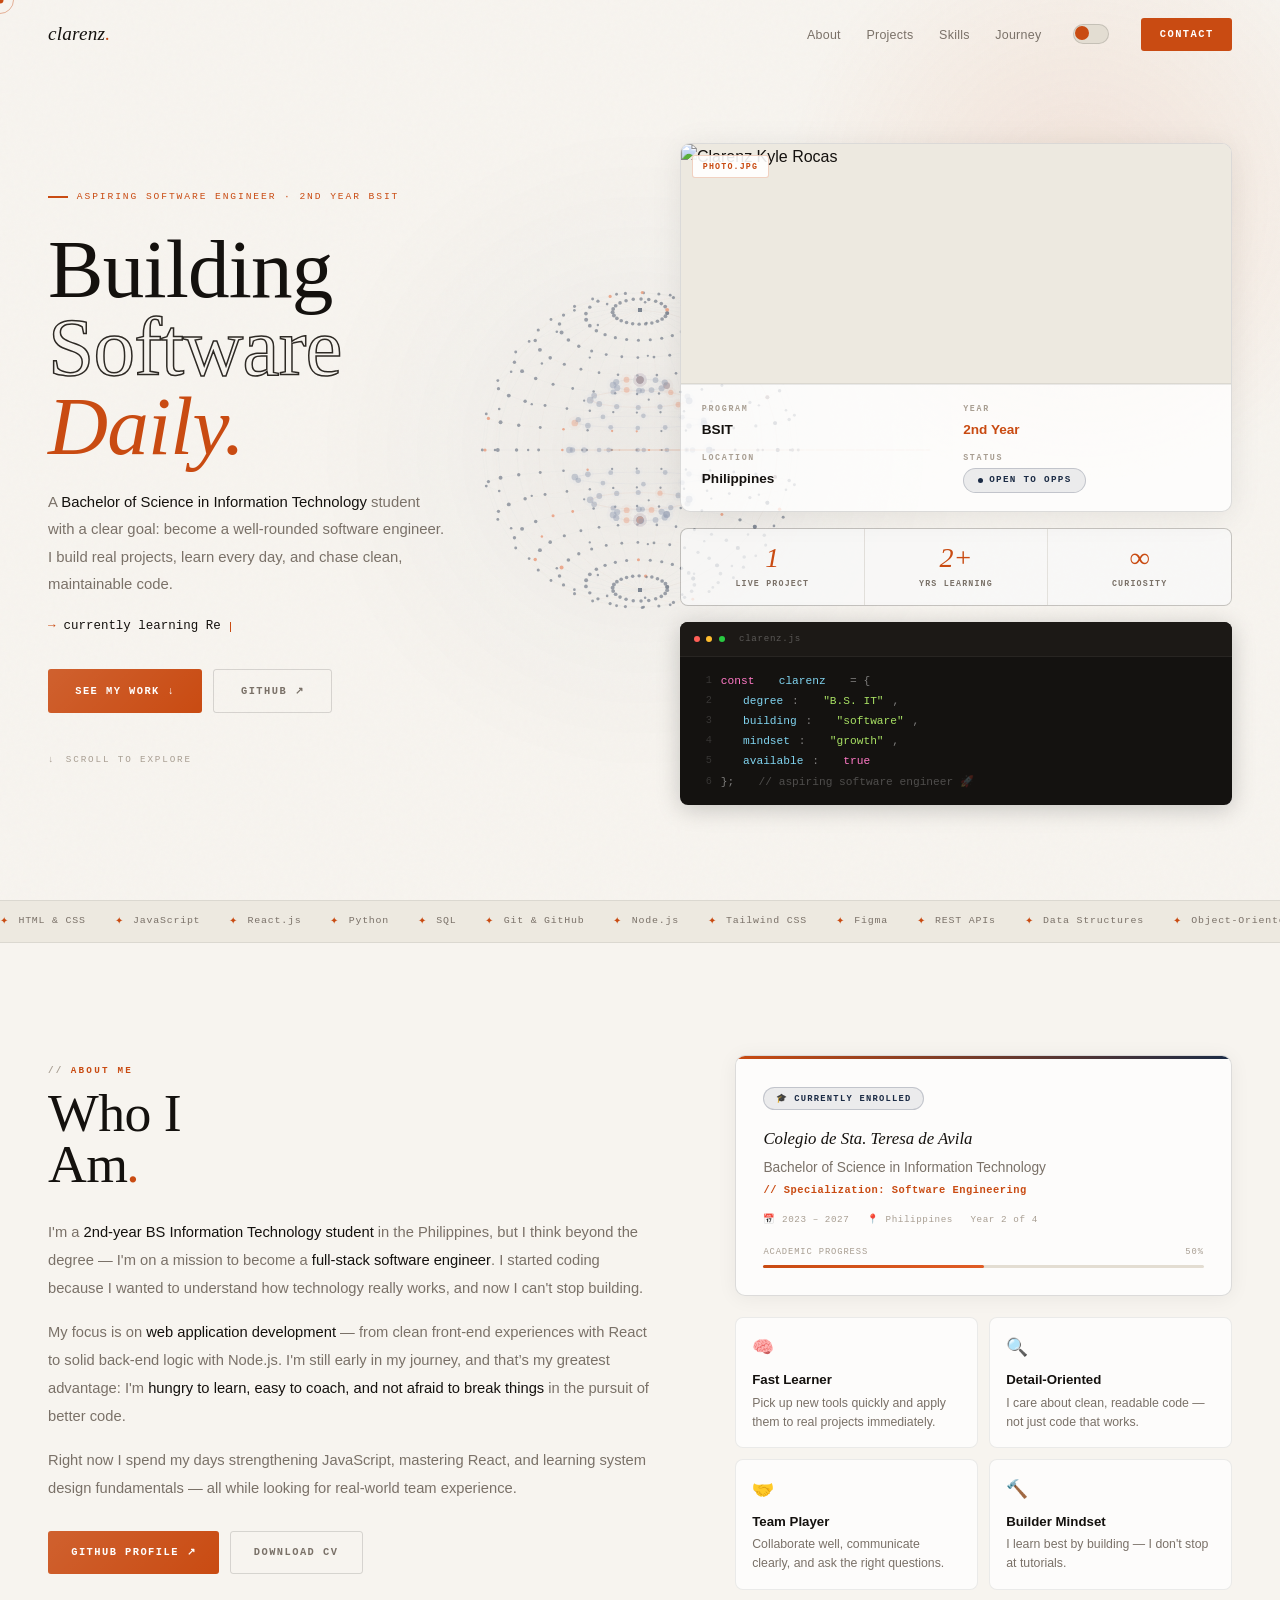
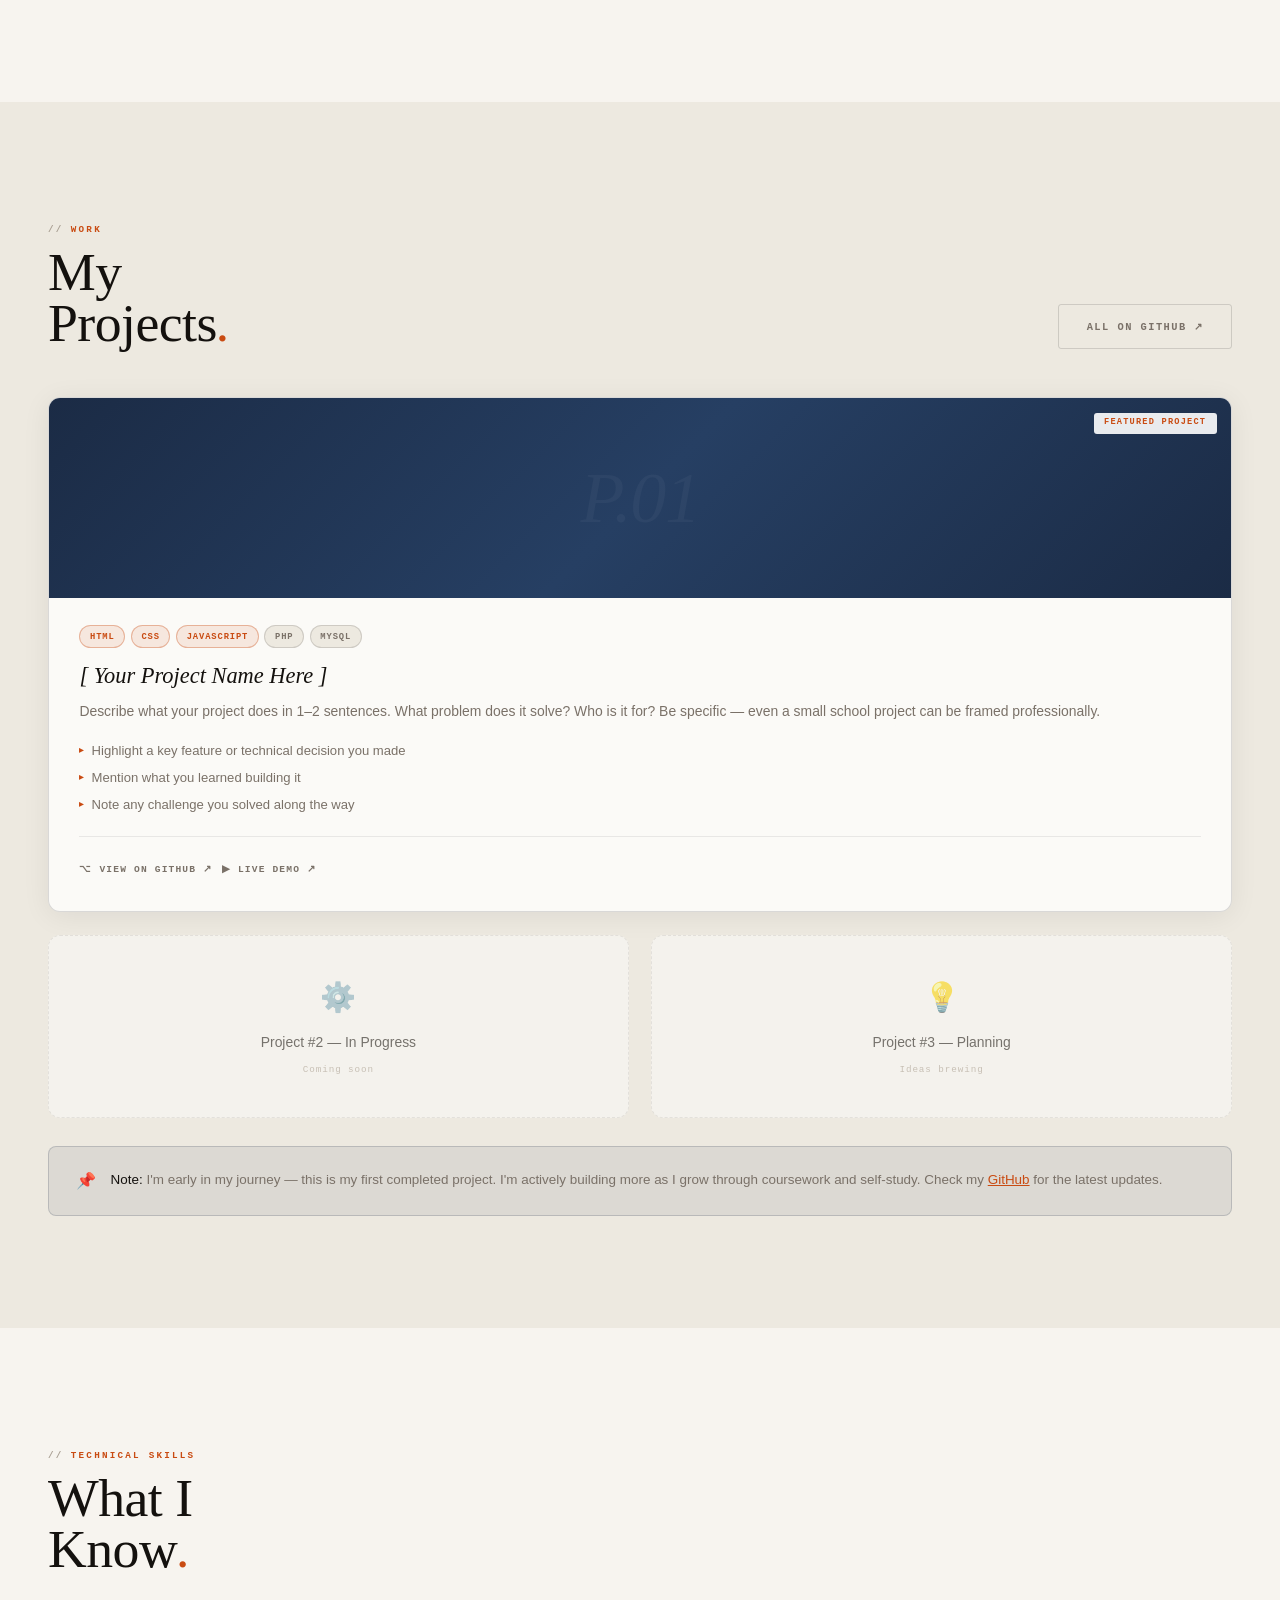
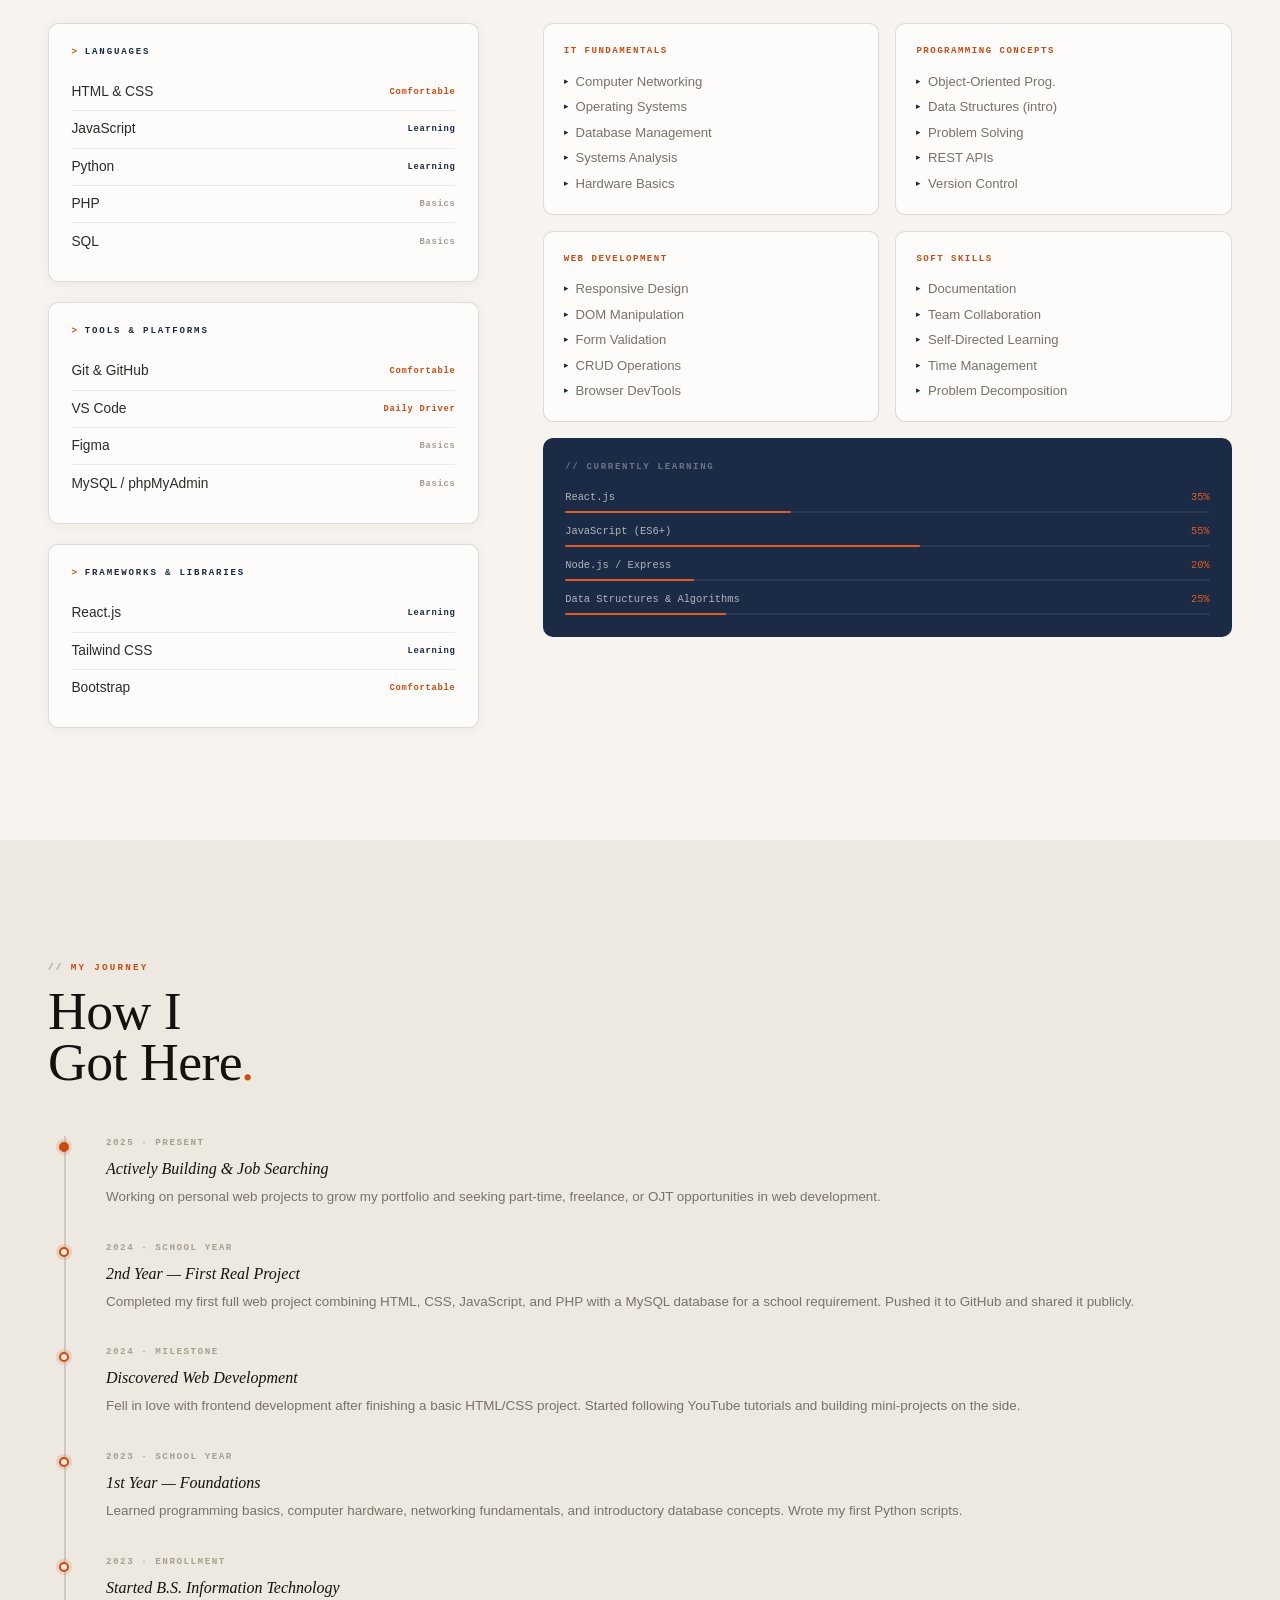
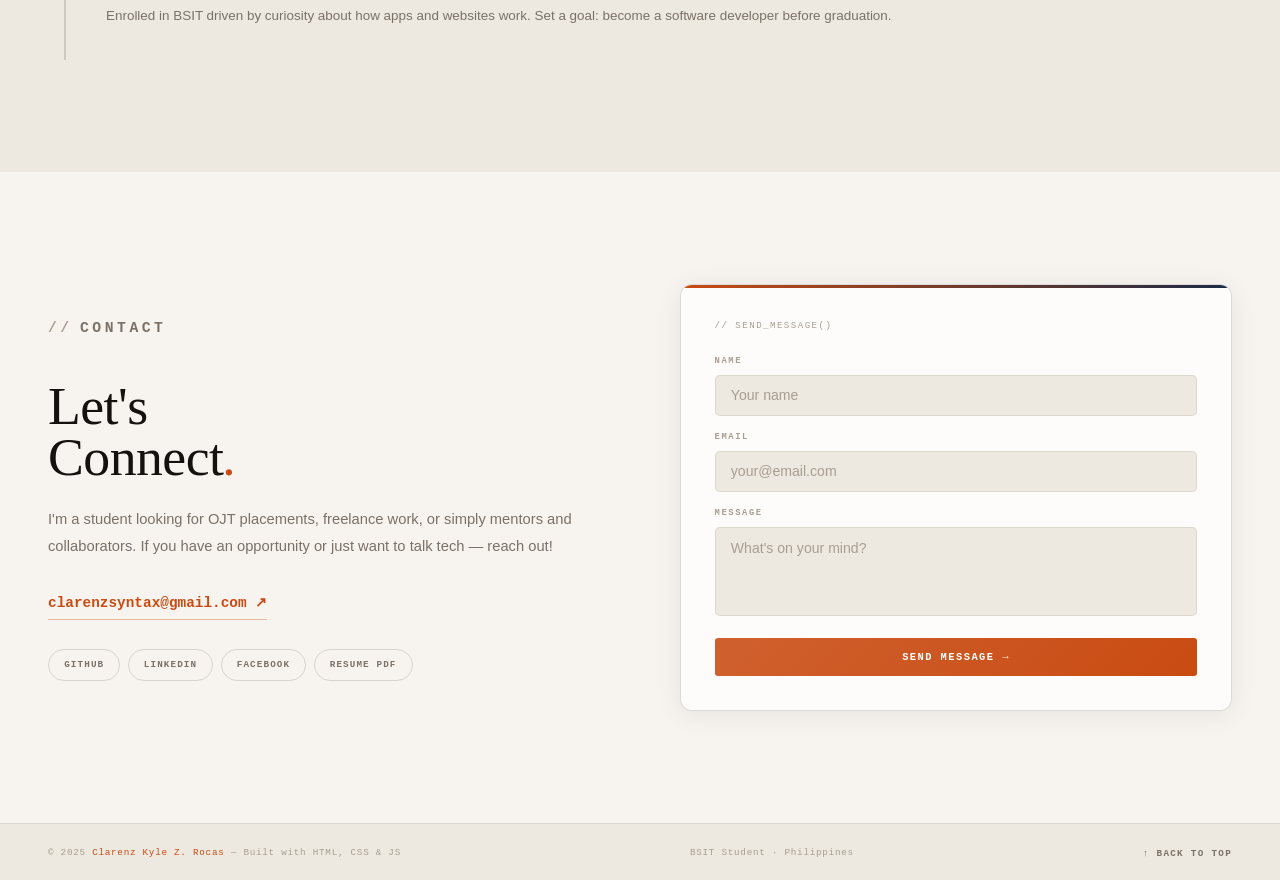
==== commit acb0c689: "Update index.html" ====
--- a/index.html
+++ b/index.html
@@ -3,7 +3,7 @@
 <head>
   <meta charset="UTF-8"/>
   <meta name="viewport" content="width=device-width, initial-scale=1.0"/>
-  <title>Clarenz — Aspiring Software Engineer</title>
+  <title>Clarenz Kyle Z. Rocas — Aspiring Software Engineer</title>
   <!-- Google Fonts -->
   <link href="https://fonts.googleapis.com/css2?family=Instrument+Serif:ital@0;1&family=DM+Sans:ital,opsz,wght@0,9..40,300;0,9..40,400;0,9..40,500;0,9..40,600;1,9..40,300&family=JetBrains+Mono:wght@300;400;500;600&display=swap" rel="stylesheet"/>
   <!-- Main Stylesheet -->
@@ -58,21 +58,14 @@
     </div>
 
     <div class="hero-right">
-      <!-- PROFILE CARD (no remove/change buttons) -->
+      <!-- PROFILE CARD (static photo, no upload) -->
       <div class="profile-card">
         <div class="profile-card-top">
           <span class="profile-frame-tag">photo.jpg</span>
-          <div class="profile-photo-container" id="photoContainer">
-            <img class="profile-photo-img" id="profilePhoto" src="" alt="Profile photo"/>
-            <div class="profile-photo-placeholder" id="uploadPlaceholder">
-              <svg width="28" height="28" fill="none" stroke="currentColor" stroke-width="1.5" viewBox="0 0 24 24">
-                <path d="M21 12v7a2 2 0 01-2 2H5a2 2 0 01-2-2V5a2 2 0 012-2h7"/>
-                <circle cx="17" cy="7" r="3"/><path d="M11 13l2-2 4 4"/>
-              </svg>
-              <span>Upload Photo</span>
-            </div>
-          </div>
-          <input type="file" accept="image/*" id="photoInput" onchange="loadPhoto(event)" style="display:none"/>
+          <div class="profile-photo-container">
+            <!-- 👇 Replace the src below with the actual path to your picture -->
+            <img class="profile-photo-img" src="images/clarenz.jpg" alt="Clarenz Kyle Rocas" style="display:block;"/>
+          </div>
         </div>
         <div class="profile-card-body">
           <div class="info-item">
@@ -116,10 +109,10 @@
       <div class="code-block">
         <div class="code-header">
           <div class="code-dots"><span class="cd cd-r"></span><span class="cd cd-y"></span><span class="cd cd-g"></span></div>
-          <span class="code-fname">elton.js</span>
+          <span class="code-fname">clarenz.js</span>
         </div>
         <div class="code-body">
-          <div class="cl"><span class="ln">1</span><span class="kw">const</span>&nbsp;<span class="va">elton</span>&nbsp;<span class="sy">= {</span></div>
+          <div class="cl"><span class="ln">1</span><span class="kw">const</span>&nbsp;<span class="va">clarenz</span>&nbsp;<span class="sy">= {</span></div>
           <div class="cl"><span class="ln">2</span>&nbsp;&nbsp;<span class="va">degree</span><span class="sy">:</span>&nbsp;<span class="st">"B.S. IT"</span><span class="sy">,</span></div>
           <div class="cl"><span class="ln">3</span>&nbsp;&nbsp;<span class="va">building</span><span class="sy">:</span>&nbsp;<span class="st">"software"</span><span class="sy">,</span></div>
           <div class="cl"><span class="ln">4</span>&nbsp;&nbsp;<span class="va">mindset</span><span class="sy">:</span>&nbsp;<span class="st">"growth"</span><span class="sy">,</span></div>
@@ -161,7 +154,7 @@
     </div>
   </div>
 
-  <!-- ABOUT -->
+  <!-- ABOUT (unchanged) -->
   <section id="about">
     <div class="about-left reveal">
       <p class="section-label">About Me</p>
@@ -173,7 +166,7 @@
       </div>
       <div style="margin-top:1.8rem;display:flex;gap:.65rem;flex-wrap:wrap;">
         <a href="https://github.com" class="btn-primary" style="font-size:.65rem;padding:.75rem 1.45rem;text-decoration:none">GitHub Profile ↗</a>
-        <a href="#" class="btn-ghost" style="font-size:.65rem;padding:.75rem 1.45rem;text-decoration:none">Download CV</a>
+        <a href="cv/clarenz_rocas_resume.pdf" class="btn-ghost" download style="font-size:.65rem;padding:.75rem 1.45rem;text-decoration:none">Download CV</a>
       </div>
     </div>
 
@@ -223,7 +216,7 @@
     </div>
   </section>
 
-  <!-- PROJECTS -->
+  <!-- PROJECTS (unchanged) -->
   <section id="projects">
     <div class="projects-header reveal">
       <div>
@@ -281,7 +274,7 @@
     </div>
   </section>
 
-  <!-- SKILLS -->
+  <!-- SKILLS (unchanged) -->
   <section id="skills">
     <div class="reveal">
       <p class="section-label">Technical Skills</p>
@@ -381,7 +374,7 @@
     </div>
   </section>
 
-  <!-- TIMELINE -->
+  <!-- TIMELINE (unchanged) -->
   <section id="timeline">
     <div class="reveal">
       <p class="section-label">My Journey</p>
@@ -416,18 +409,18 @@
     </div>
   </section>
 
-  <!-- CONTACT -->
+  <!-- CONTACT (unchanged) -->
   <section id="contact">
     <div class="contact-left reveal">
       <p class="section-label">Contact</p>
       <h2 class="section-h">Let's<br>Connect<em>.</em></h2>
       <p>I'm a student looking for OJT placements, freelance work, or simply mentors and collaborators. If you have an opportunity or just want to talk tech — reach out!</p>
-      <a href="mailto:hello@yourname.com" class="contact-email">clarenzsyntax@gmail.com ↗</a>
+      <a href="mailto:clarenzsyntax@gmail.com" class="contact-email">clarenzsyntax@gmail.com ↗</a>
       <div class="contact-socials">
         <a href="https://github.com" target="https://github.com/clarenz-syntax" class="soc-pill">GitHub</a>
         <a href="https://linkedin.com" target="_blank" class="soc-pill">LinkedIn</a>
         <a href="https://facebook.com" target="https://www.facebook.com/itzclarenzzz" class="soc-pill">Facebook</a>
-        <a href="#" class="soc-pill">Resume PDF</a>
+        <a href="cv/clarenz_rocas_resume.pdf" class="soc-pill" download>Resume PDF</a>
       </div>
     </div>
     <div class="contact-right reveal" style="transition-delay:.15s">
@@ -445,7 +438,7 @@
 
   <!-- FOOTER -->
   <footer>
-    <p>© 2025 <em>Elton</em> — Built with HTML, CSS & JS</p>
+    <p>© 2025 <em>Clarenz Kyle Z. Rocas</em> — Built with HTML, CSS & JS</p>
     <p>BSIT Student · Philippines</p>
     <button class="btt" onclick="window.scrollTo({top:0,behavior:'smooth'})">↑ Back to top</button>
   </footer>
--- a/css/style.css
+++ b/css/style.css
@@ -303,7 +303,7 @@
   transition: opacity 0.3s;
   object-position: top center;   /* or 'center', 'bottom', '20% 50%' */
 }
-
+    
 .profile-photo-placeholder{
   display:flex;
   flex-direction:column;
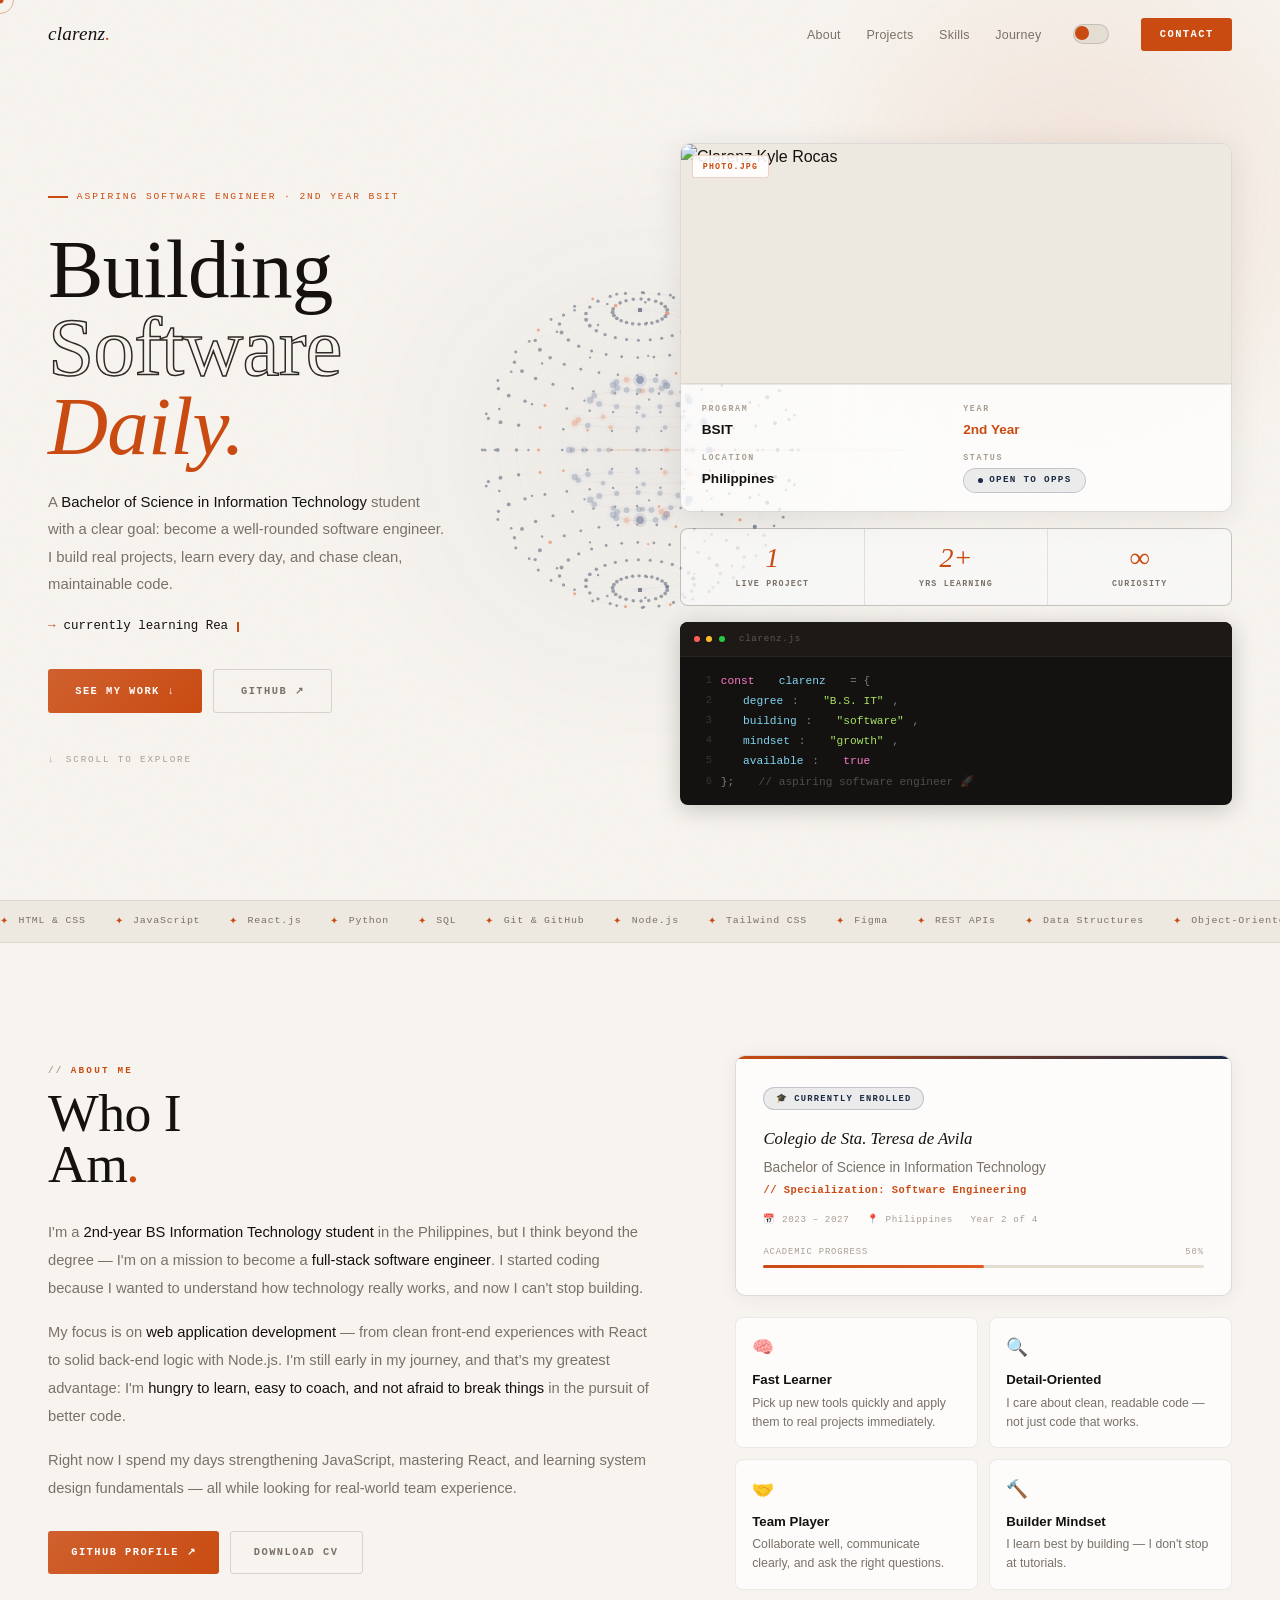
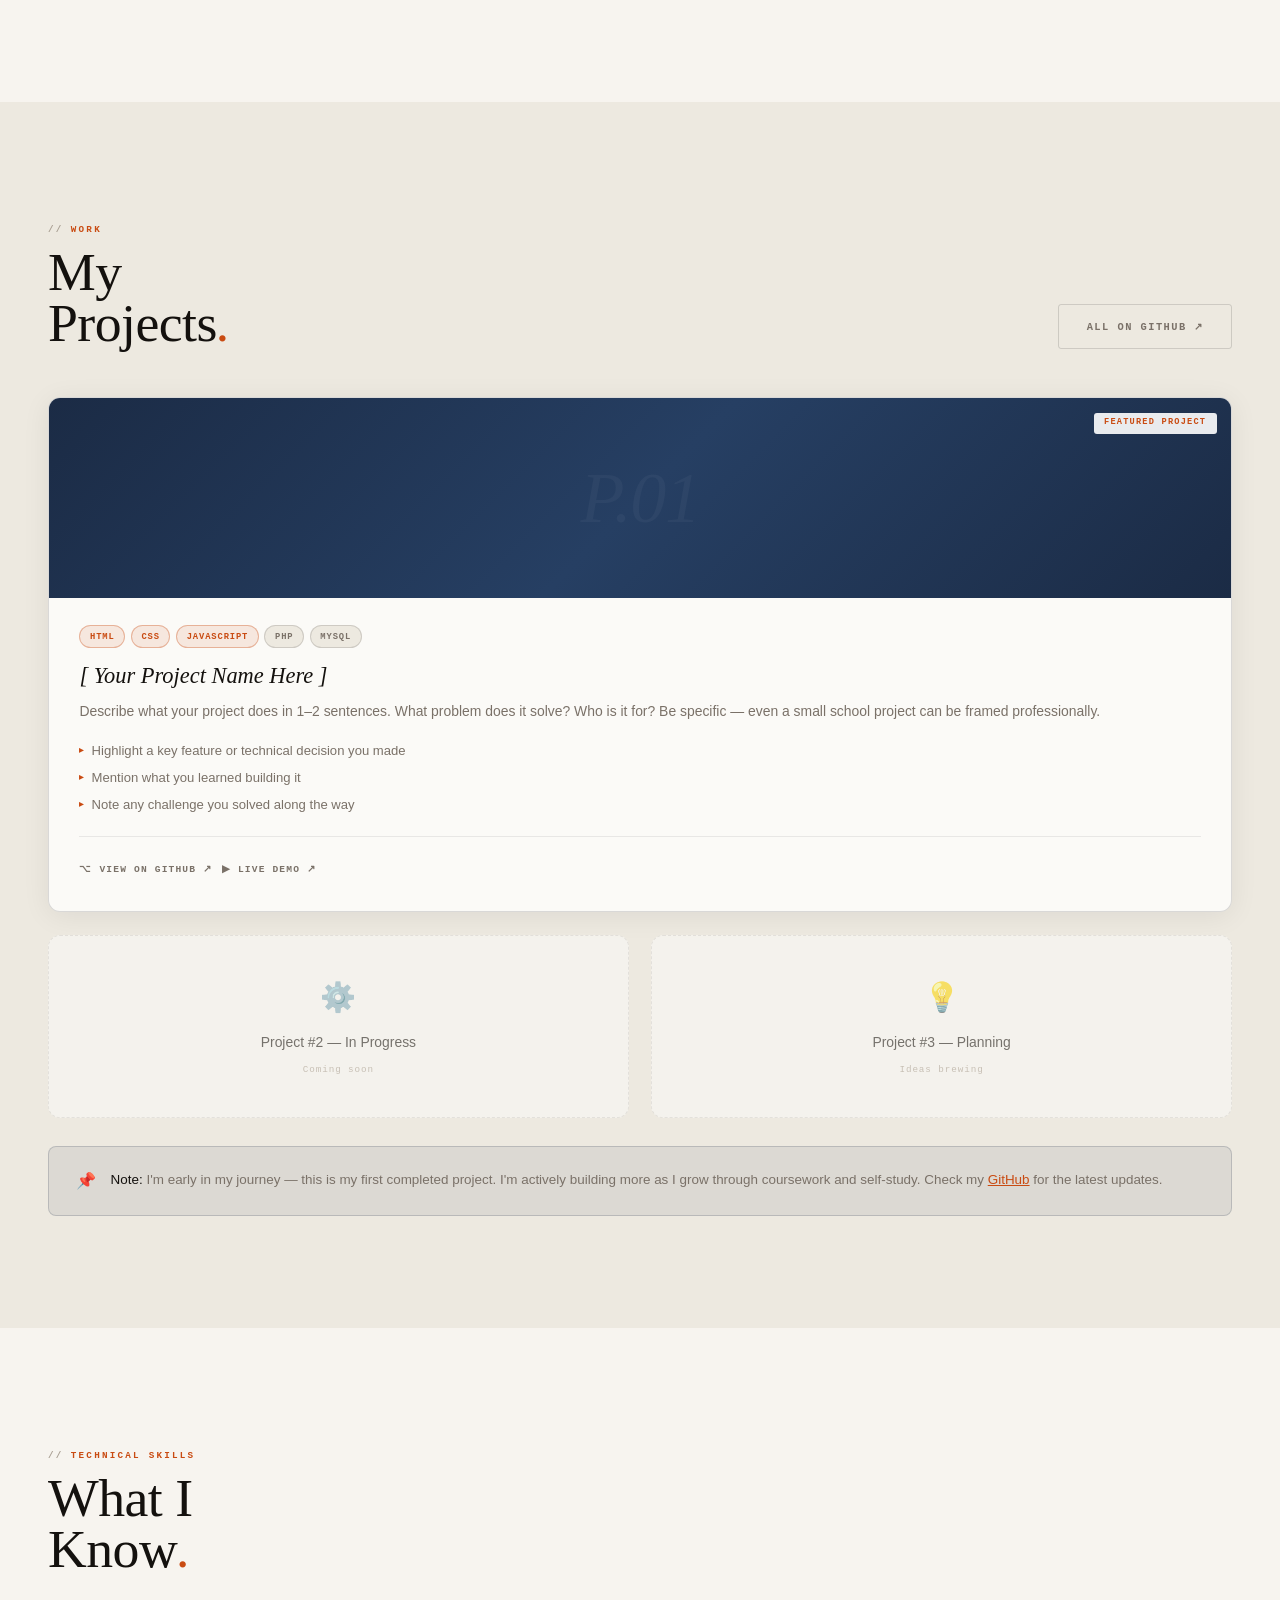
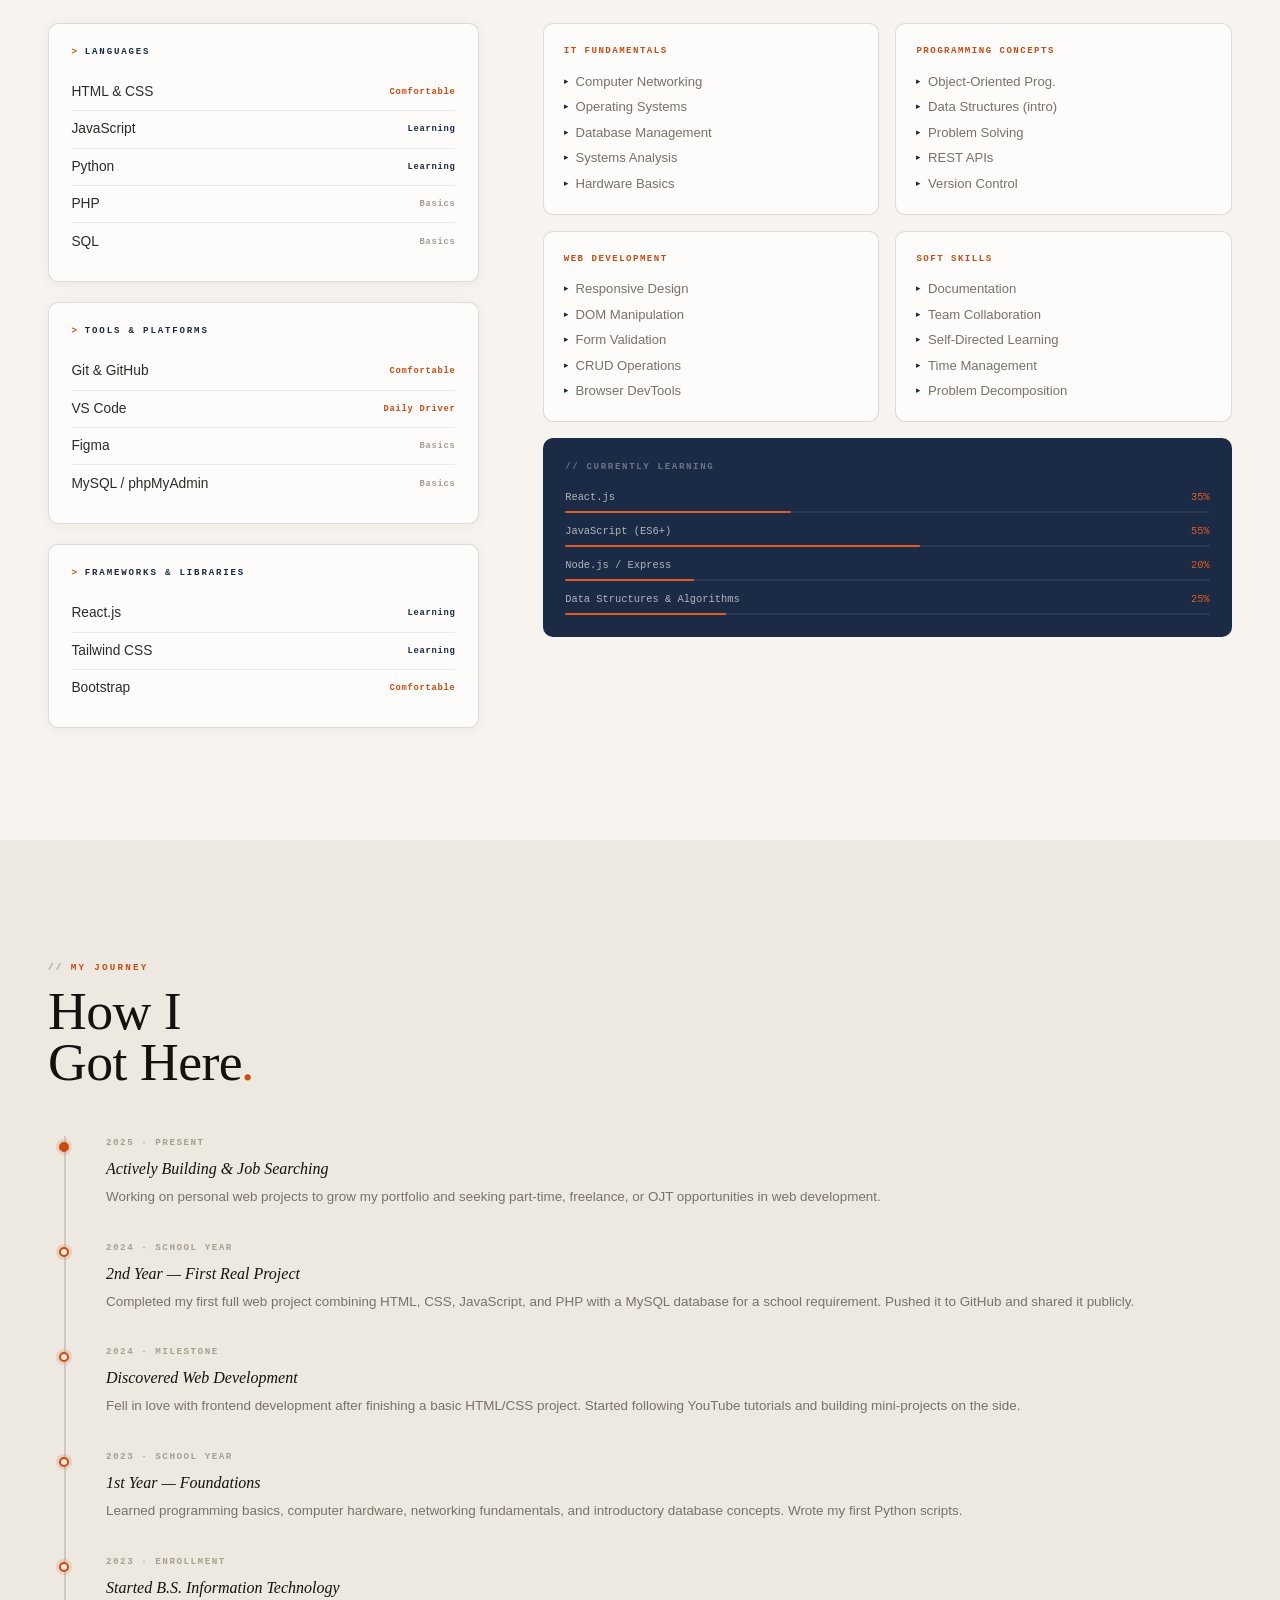
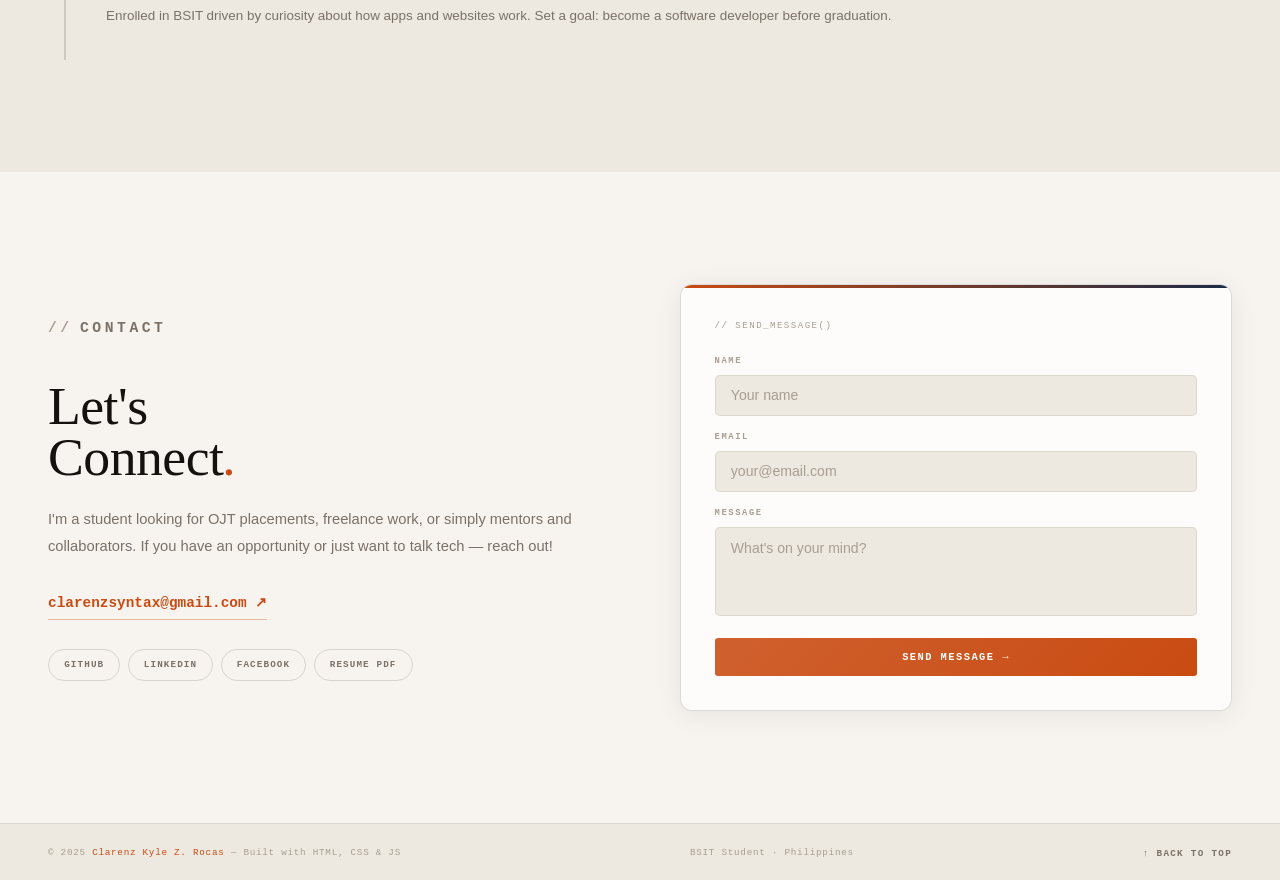
==== commit 9b6a3722: "Update index.html" ====
--- a/index.html
+++ b/index.html
@@ -64,7 +64,7 @@
           <span class="profile-frame-tag">photo.jpg</span>
           <div class="profile-photo-container">
             <!-- 👇 Replace the src below with the actual path to your picture -->
-            <img class="profile-photo-img" src="images/clarenz.jpg" alt="Clarenz Kyle Rocas" style="display:block;"/>
+            <img class="profile-photo-img" src="assets/dark.jpg" alt="Clarenz Kyle Rocas" style="display:block;"/>
           </div>
         </div>
         <div class="profile-card-body">
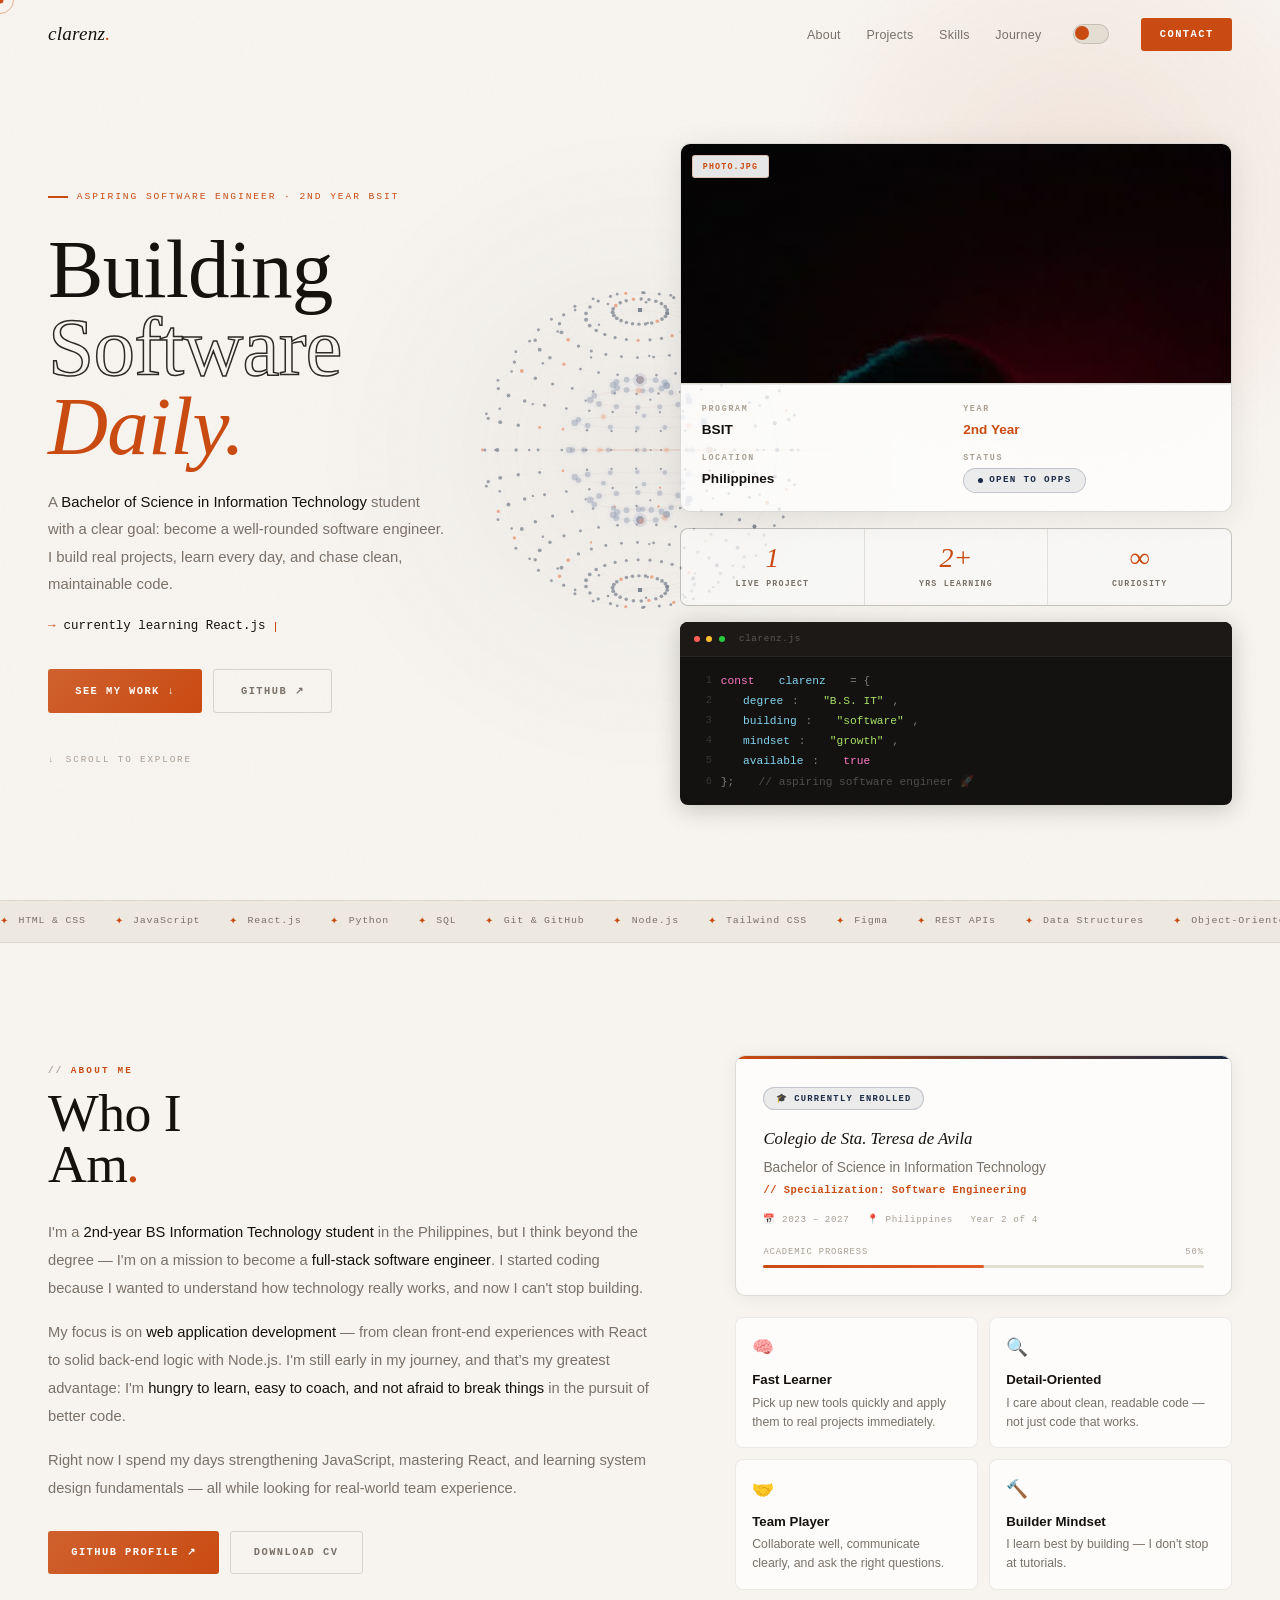
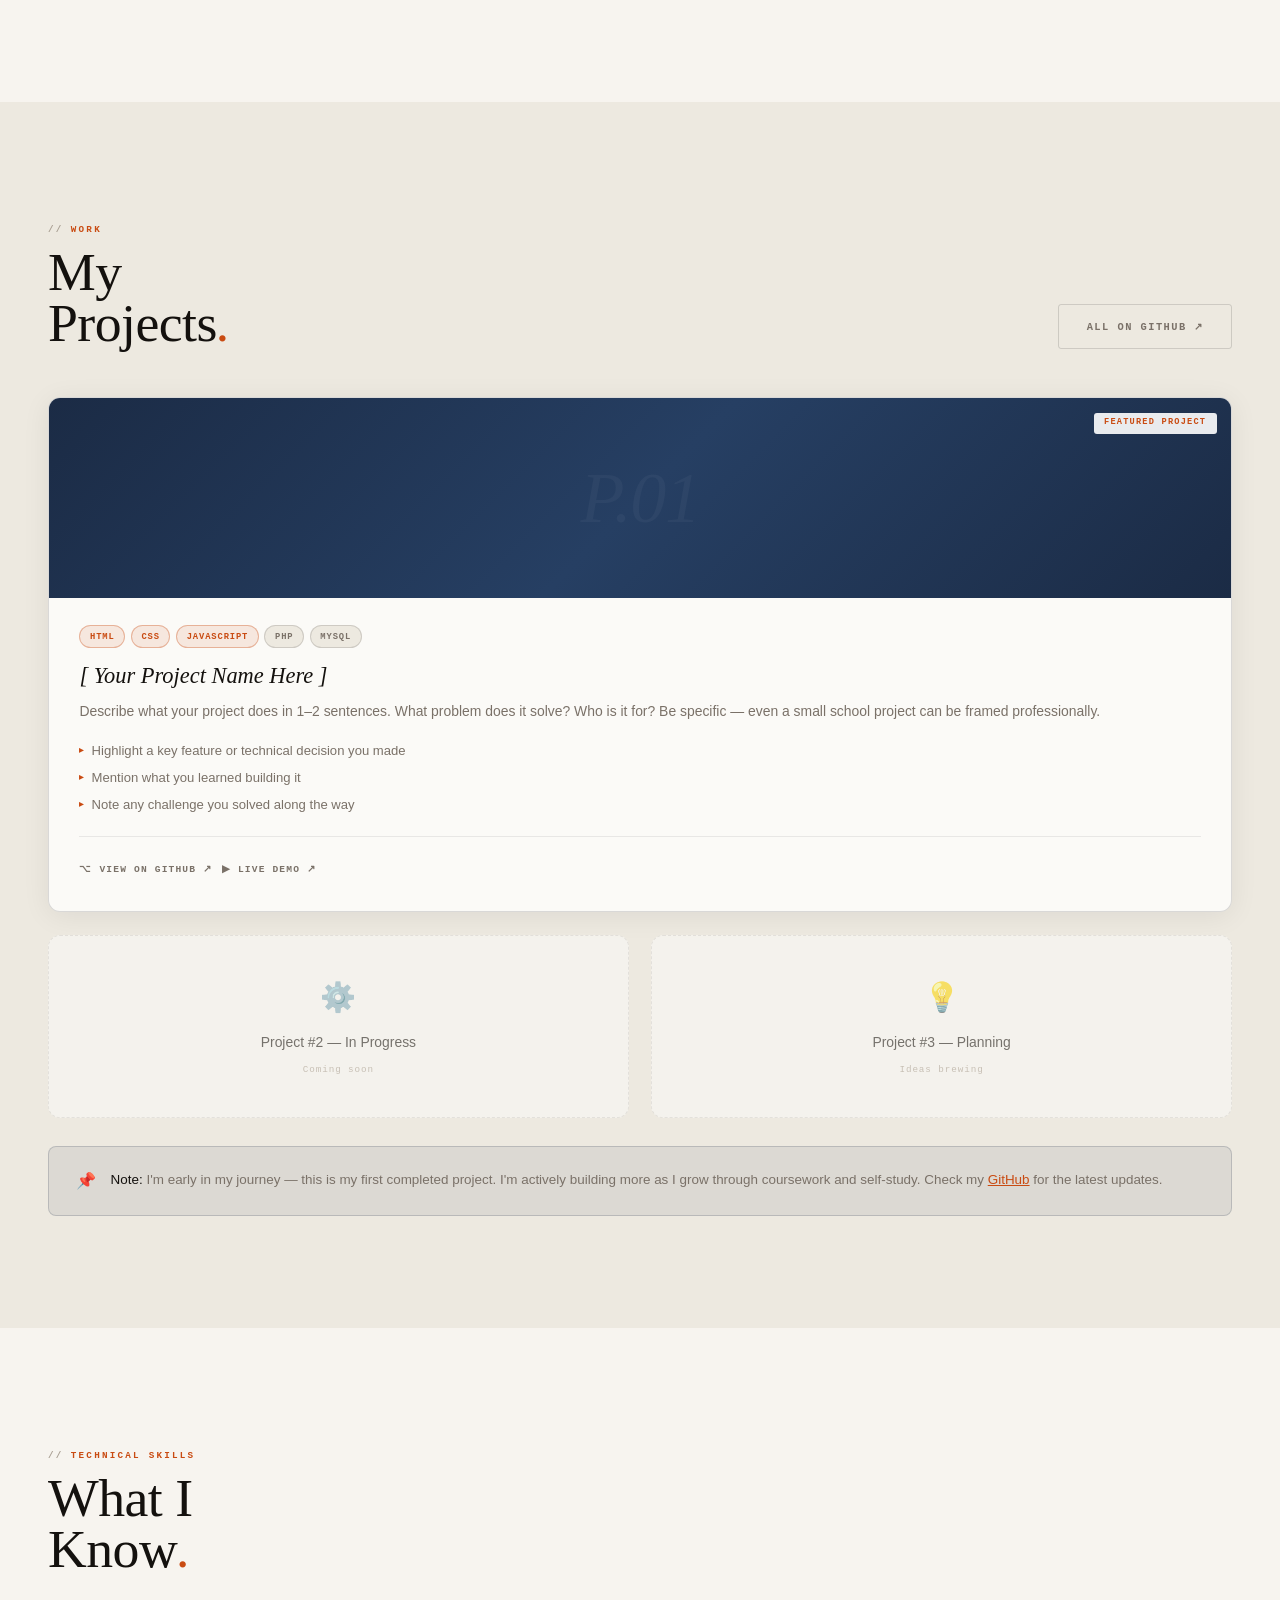
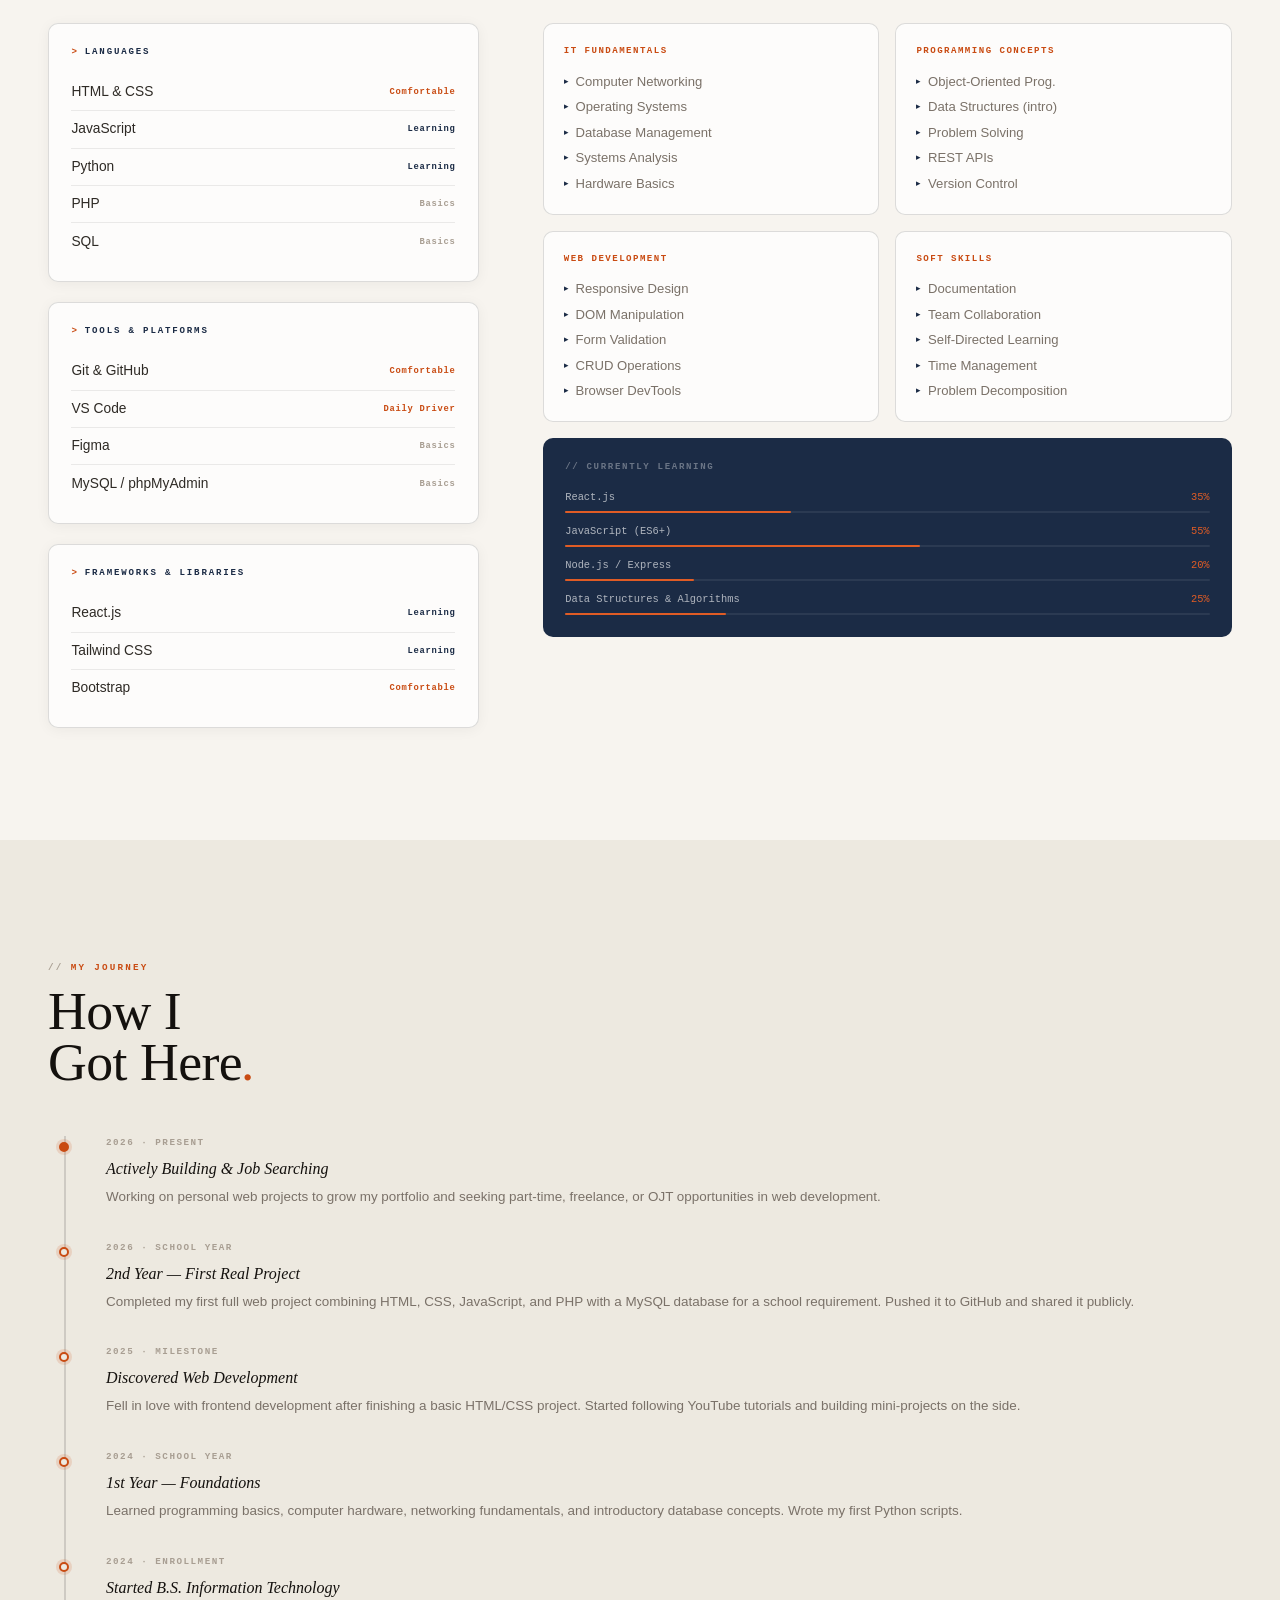
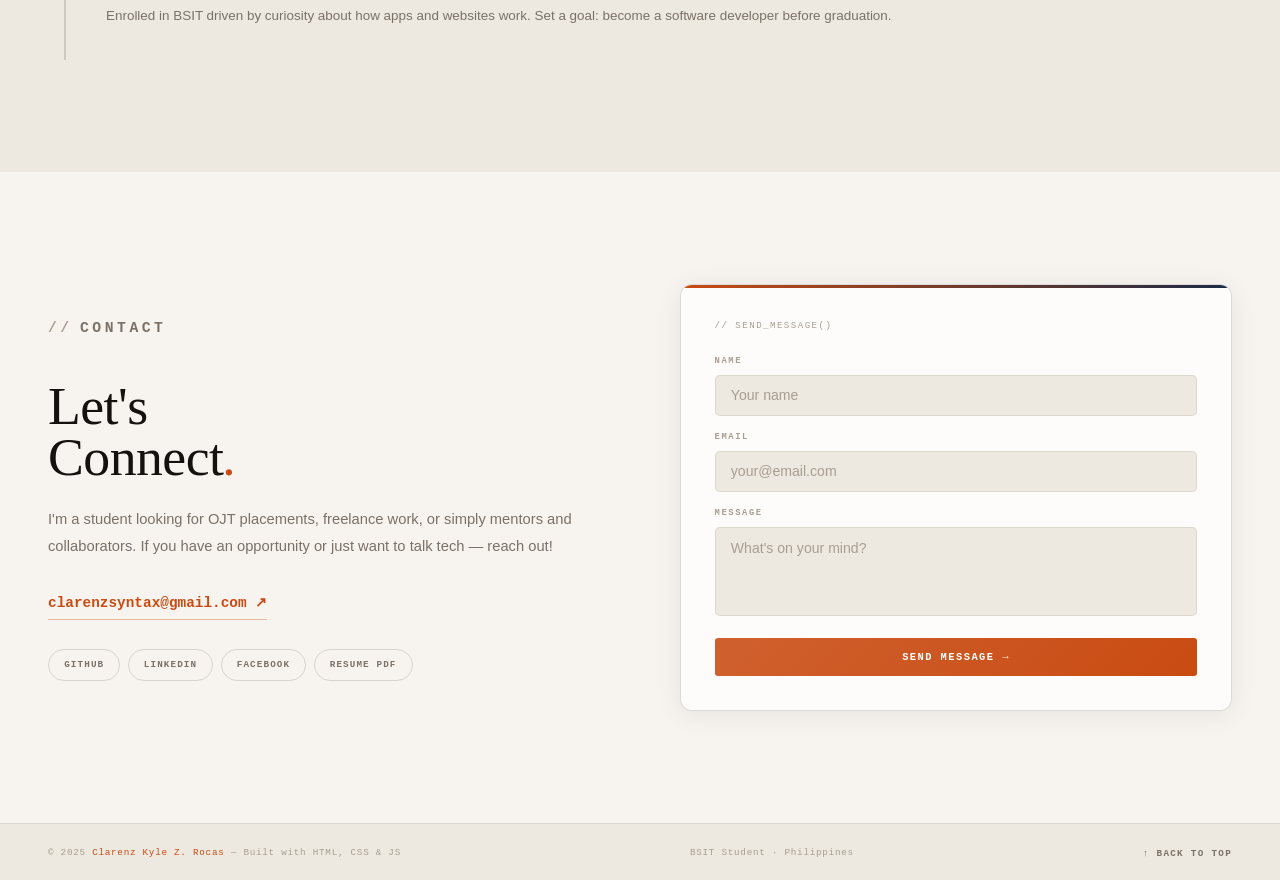
==== commit 4368d738: "Update index.html" ====
--- a/index.html
+++ b/index.html
@@ -382,27 +382,27 @@
     </div>
     <div class="timeline" id="tlContainer">
       <div class="tl current">
-        <div class="tl-meta">2025 · Present</div>
+        <div class="tl-meta">2026 · Present</div>
         <div class="tl-title">Actively Building & Job Searching</div>
         <div class="tl-sub">Working on personal web projects to grow my portfolio and seeking part-time, freelance, or OJT opportunities in web development.</div>
       </div>
       <div class="tl">
-        <div class="tl-meta">2024 · School Year</div>
+        <div class="tl-meta">2026 · School Year</div>
         <div class="tl-title">2nd Year — First Real Project</div>
         <div class="tl-sub">Completed my first full web project combining HTML, CSS, JavaScript, and PHP with a MySQL database for a school requirement. Pushed it to GitHub and shared it publicly.</div>
       </div>
       <div class="tl">
-        <div class="tl-meta">2024 · Milestone</div>
+        <div class="tl-meta">2025 · Milestone</div>
         <div class="tl-title">Discovered Web Development</div>
         <div class="tl-sub">Fell in love with frontend development after finishing a basic HTML/CSS project. Started following YouTube tutorials and building mini-projects on the side.</div>
       </div>
       <div class="tl">
-        <div class="tl-meta">2023 · School Year</div>
+        <div class="tl-meta">2024 · School Year</div>
         <div class="tl-title">1st Year — Foundations</div>
         <div class="tl-sub">Learned programming basics, computer hardware, networking fundamentals, and introductory database concepts. Wrote my first Python scripts.</div>
       </div>
       <div class="tl">
-        <div class="tl-meta">2023 · Enrollment</div>
+        <div class="tl-meta">2024 · Enrollment</div>
         <div class="tl-title">Started B.S. Information Technology</div>
         <div class="tl-sub">Enrolled in BSIT driven by curiosity about how apps and websites work. Set a goal: become a software developer before graduation.</div>
       </div>
@@ -418,7 +418,7 @@
       <a href="mailto:clarenzsyntax@gmail.com" class="contact-email">clarenzsyntax@gmail.com ↗</a>
       <div class="contact-socials">
         <a href="https://github.com" target="https://github.com/clarenz-syntax" class="soc-pill">GitHub</a>
-        <a href="https://linkedin.com" target="_blank" class="soc-pill">LinkedIn</a>
+        <a href="https://linkedin.com" target="https://www.linkedin.com/in/clarenz-kyle-rocas-54483040a/" class="soc-pill">LinkedIn</a>
         <a href="https://facebook.com" target="https://www.facebook.com/itzclarenzzz" class="soc-pill">Facebook</a>
         <a href="cv/clarenz_rocas_resume.pdf" class="soc-pill" download>Resume PDF</a>
       </div>
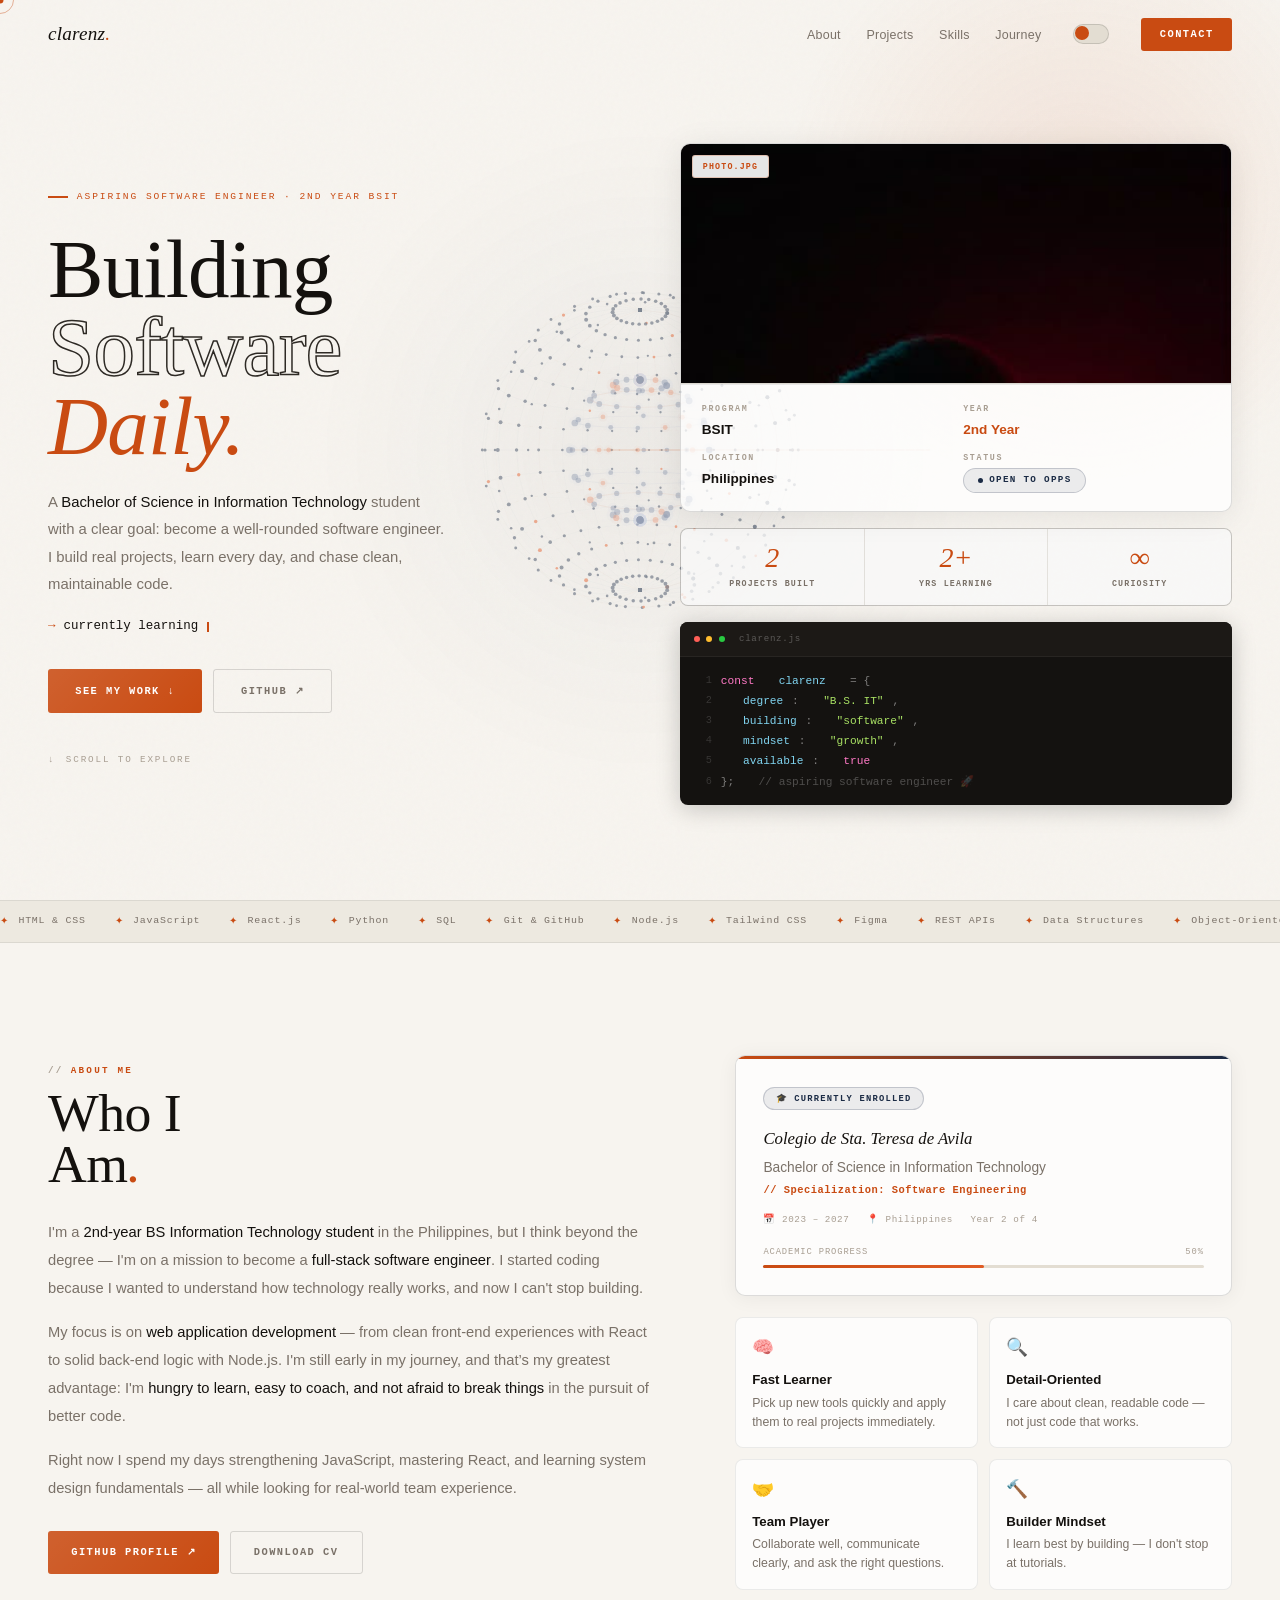
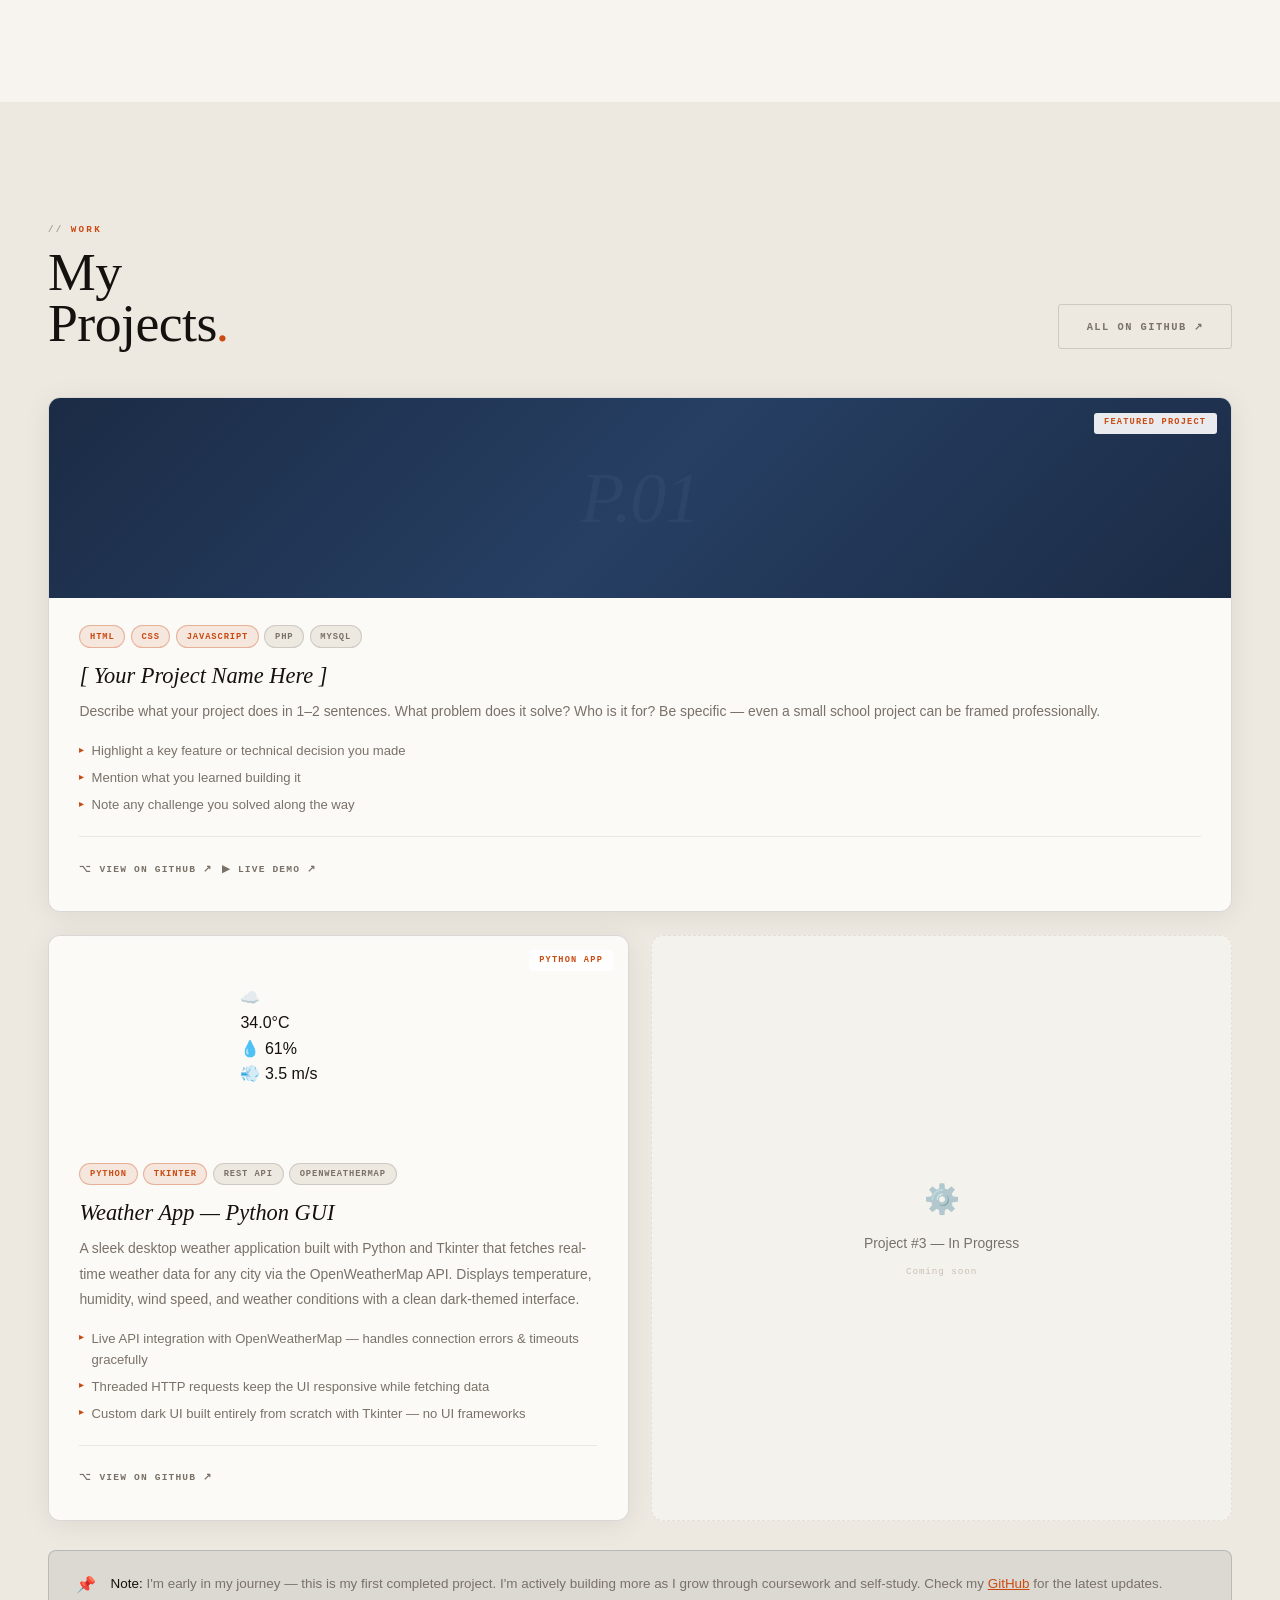
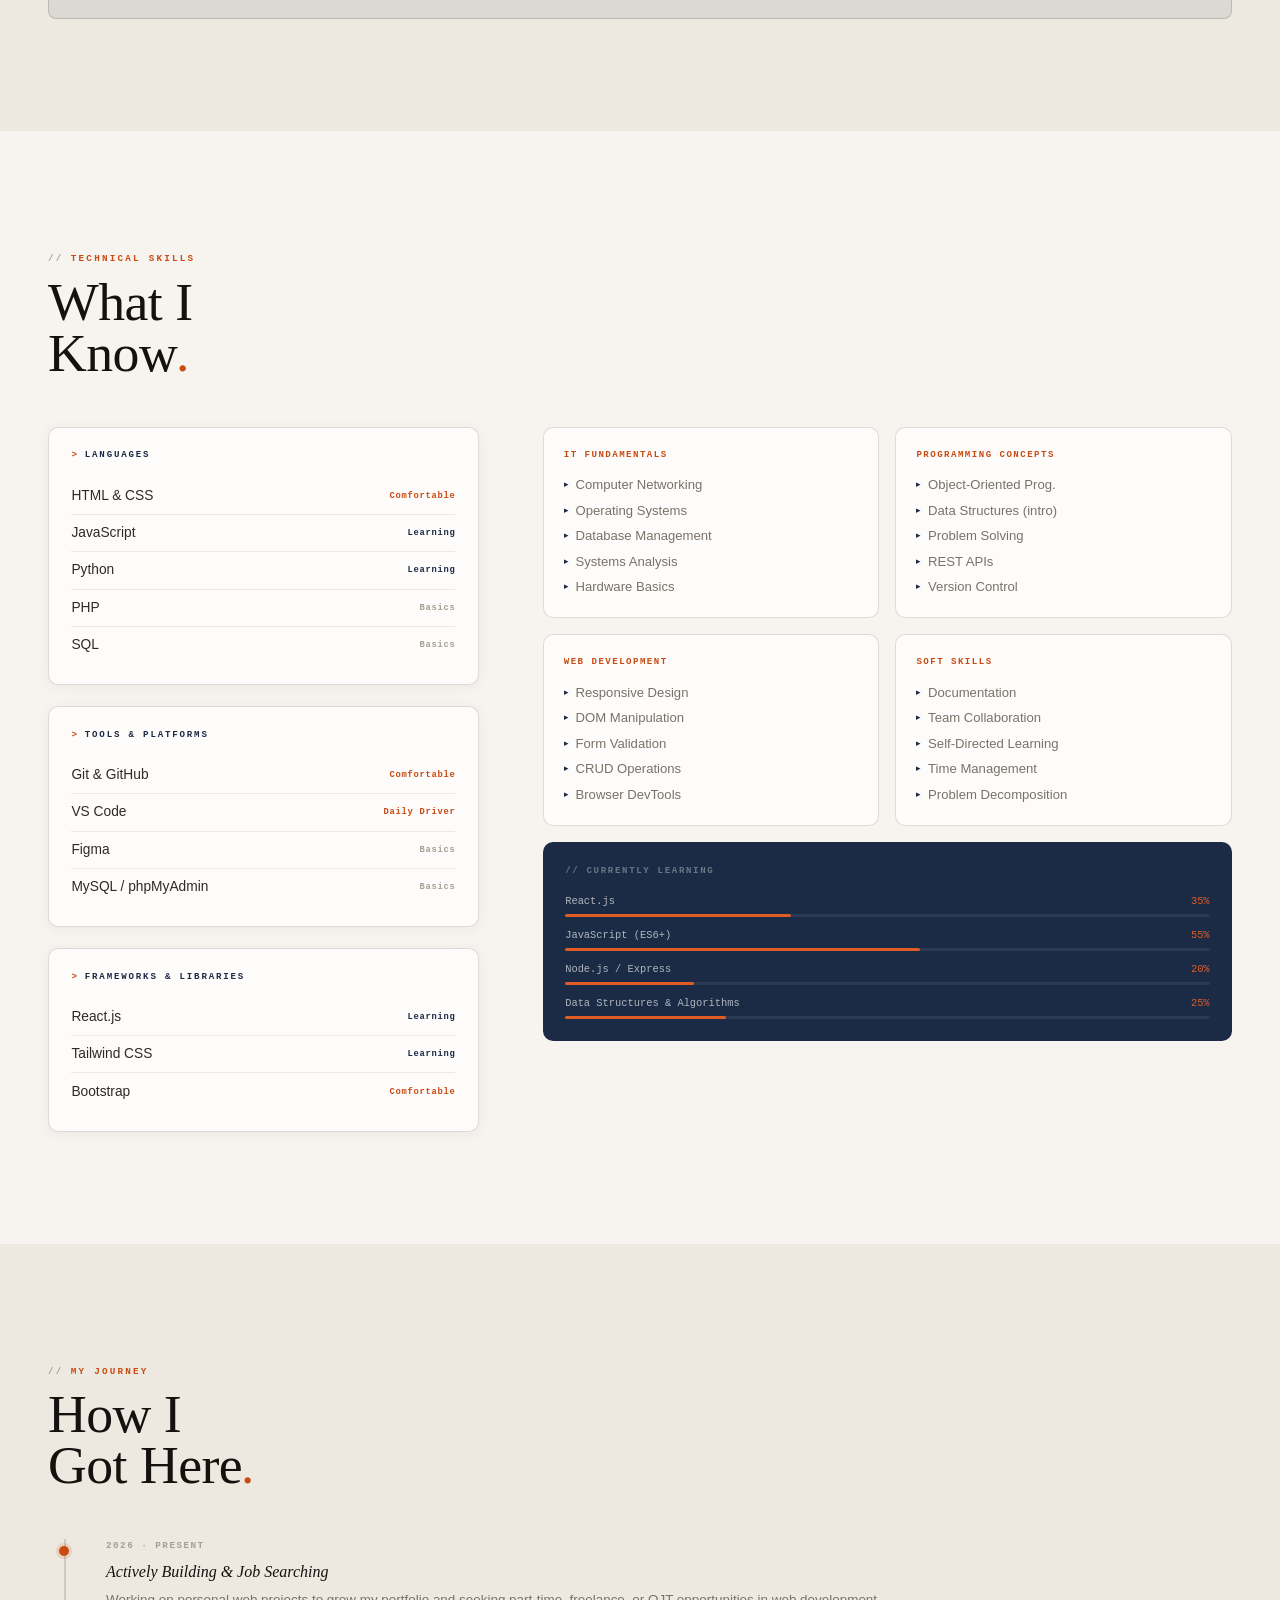
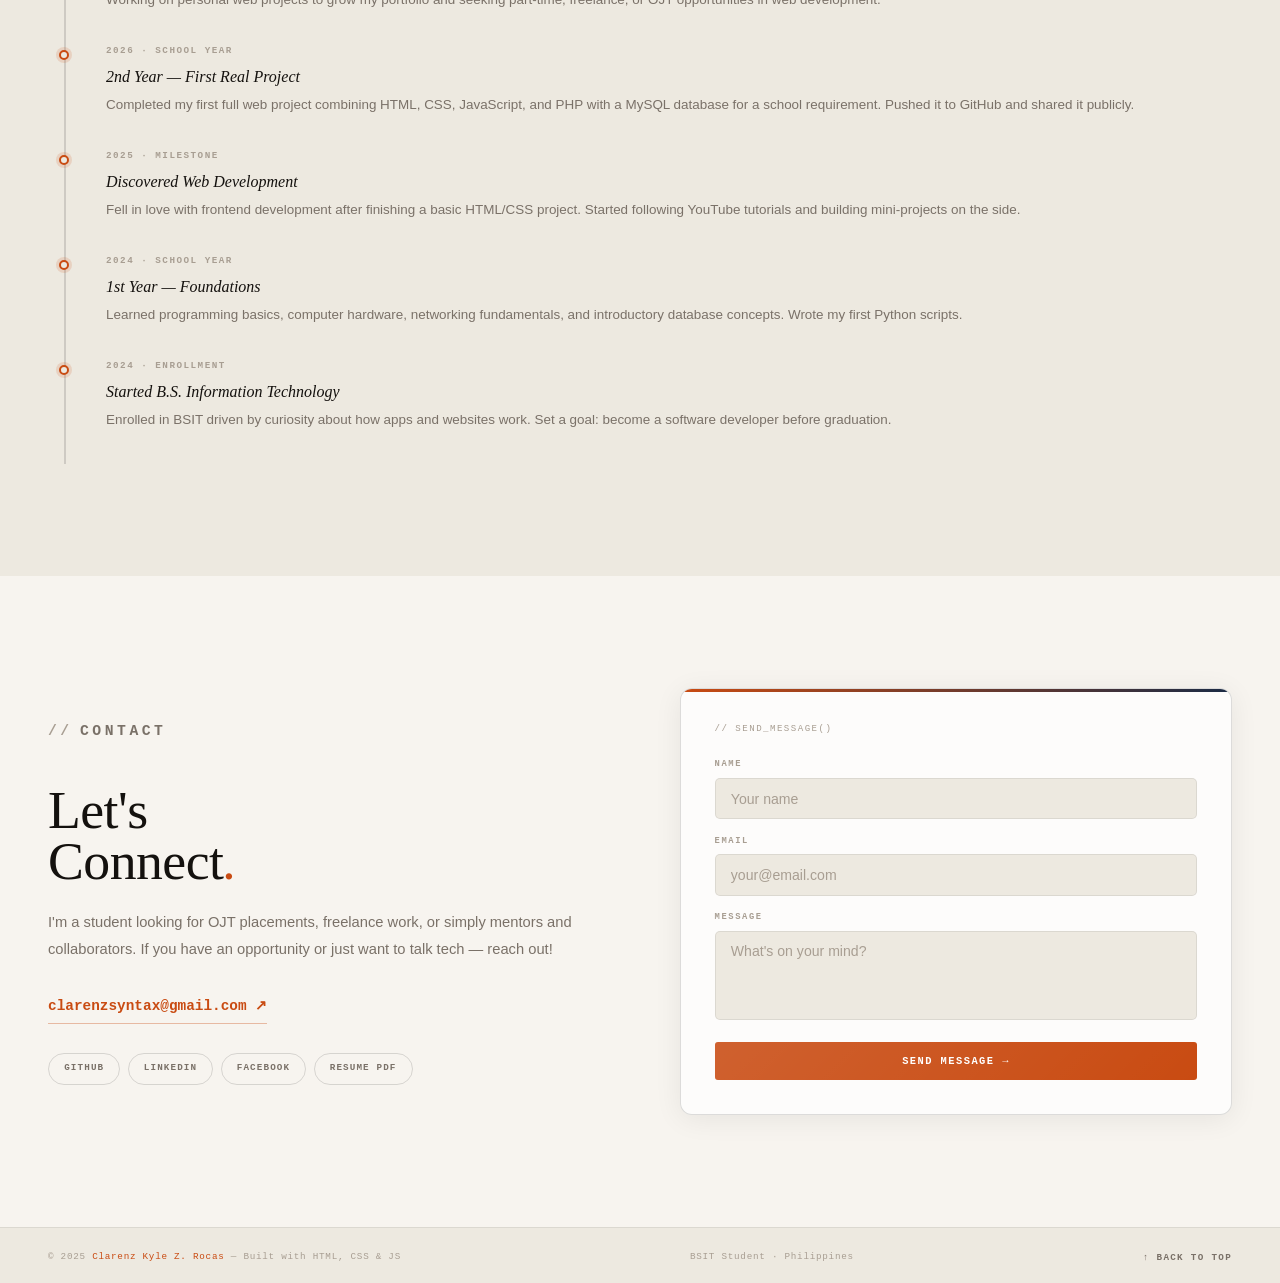
==== commit 124c9cc0: "Update index.html" ====
--- a/index.html
+++ b/index.html
@@ -93,8 +93,8 @@
 
       <div class="quick-stats">
         <div class="qs">
-          <div class="qs-n">1</div>
-          <div class="qs-l">Live Project</div>
+          <div class="qs-n">2</div>
+          <div class="qs-l">Projects Built</div>
         </div>
         <div class="qs">
           <div class="qs-n">2+</div>
@@ -227,6 +227,8 @@
     </div>
 
     <div style="display:grid;grid-template-columns:1fr 1fr;gap:1.4rem;" class="reveal" style="transition-delay:.1s">
+
+      <!-- PROJECT 01 — Portfolio Website -->
       <div class="proj-card" style="grid-column:1/-1">
         <div class="proj-visual">
           <div class="proj-visual-inner"></div>
@@ -254,15 +256,49 @@
           </div>
         </div>
       </div>
+
+      <!-- PROJECT 02 — Weather App -->
+      <div class="proj-card weather-proj-card">
+        <div class="proj-visual weather-proj-visual">
+          <div class="weather-orb-wrap">
+            <div class="weather-orb">
+              <div class="weather-orb-ring"></div>
+              <div class="weather-orb-ring r2"></div>
+              <div class="weather-orb-core">☁️</div>
+            </div>
+            <div class="weather-stat-pills">
+              <div class="wsp wsp-temp">34.0°C</div>
+              <div class="wsp wsp-hum">💧 61%</div>
+              <div class="wsp wsp-wind">💨 3.5 m/s</div>
+            </div>
+          </div>
+          <span class="proj-vis-label">P.02</span>
+          <span class="proj-vis-tag">Python App</span>
+        </div>
+        <div class="proj-body">
+          <div class="proj-tech">
+            <span class="tech-tag hl">Python</span>
+            <span class="tech-tag hl">Tkinter</span>
+            <span class="tech-tag">REST API</span>
+            <span class="tech-tag">OpenWeatherMap</span>
+          </div>
+          <h3 class="proj-title">Weather App — Python GUI</h3>
+          <p class="proj-desc">A sleek desktop weather application built with Python and Tkinter that fetches real-time weather data for any city via the OpenWeatherMap API. Displays temperature, humidity, wind speed, and weather conditions with a clean dark-themed interface.</p>
+          <div class="proj-highlights">
+            <div class="ph"><span class="ph-dot">▸</span>Live API integration with OpenWeatherMap — handles connection errors & timeouts gracefully</div>
+            <div class="ph"><span class="ph-dot">▸</span>Threaded HTTP requests keep the UI responsive while fetching data</div>
+            <div class="ph"><span class="ph-dot">▸</span>Custom dark UI built entirely from scratch with Tkinter — no UI frameworks</div>
+          </div>
+          <div class="proj-links">
+            <a href="https://github.com/clarenz-syntax" target="_blank" class="plink">⌥ View on GitHub ↗</a>
+          </div>
+        </div>
+      </div>
+
       <div class="coming-card">
         <div class="coming-icon">⚙️</div>
-        <div class="coming-title">Project #2 — In Progress</div>
+        <div class="coming-title">Project #3 — In Progress</div>
         <div class="coming-sub">Coming soon</div>
-      </div>
-      <div class="coming-card">
-        <div class="coming-icon">💡</div>
-        <div class="coming-title">Project #3 — Planning</div>
-        <div class="coming-sub">Ideas brewing</div>
       </div>
     </div>
 
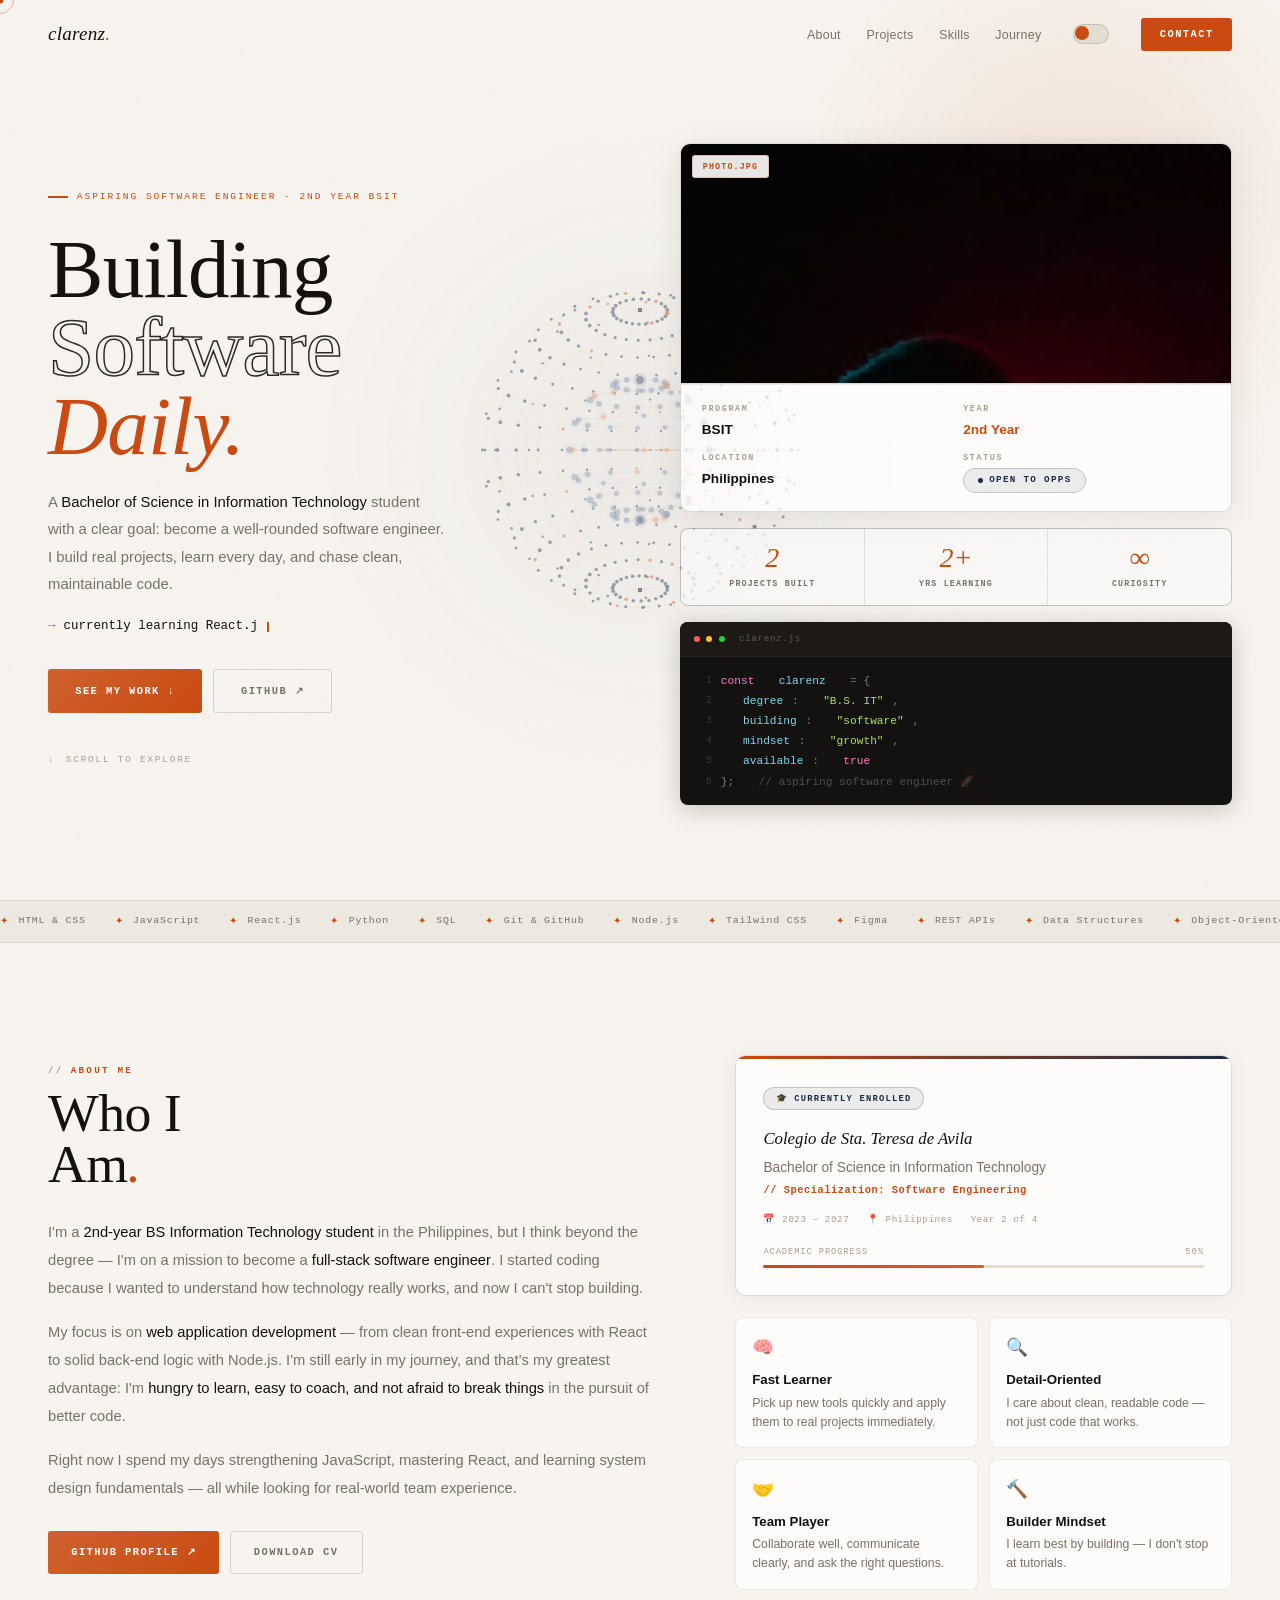
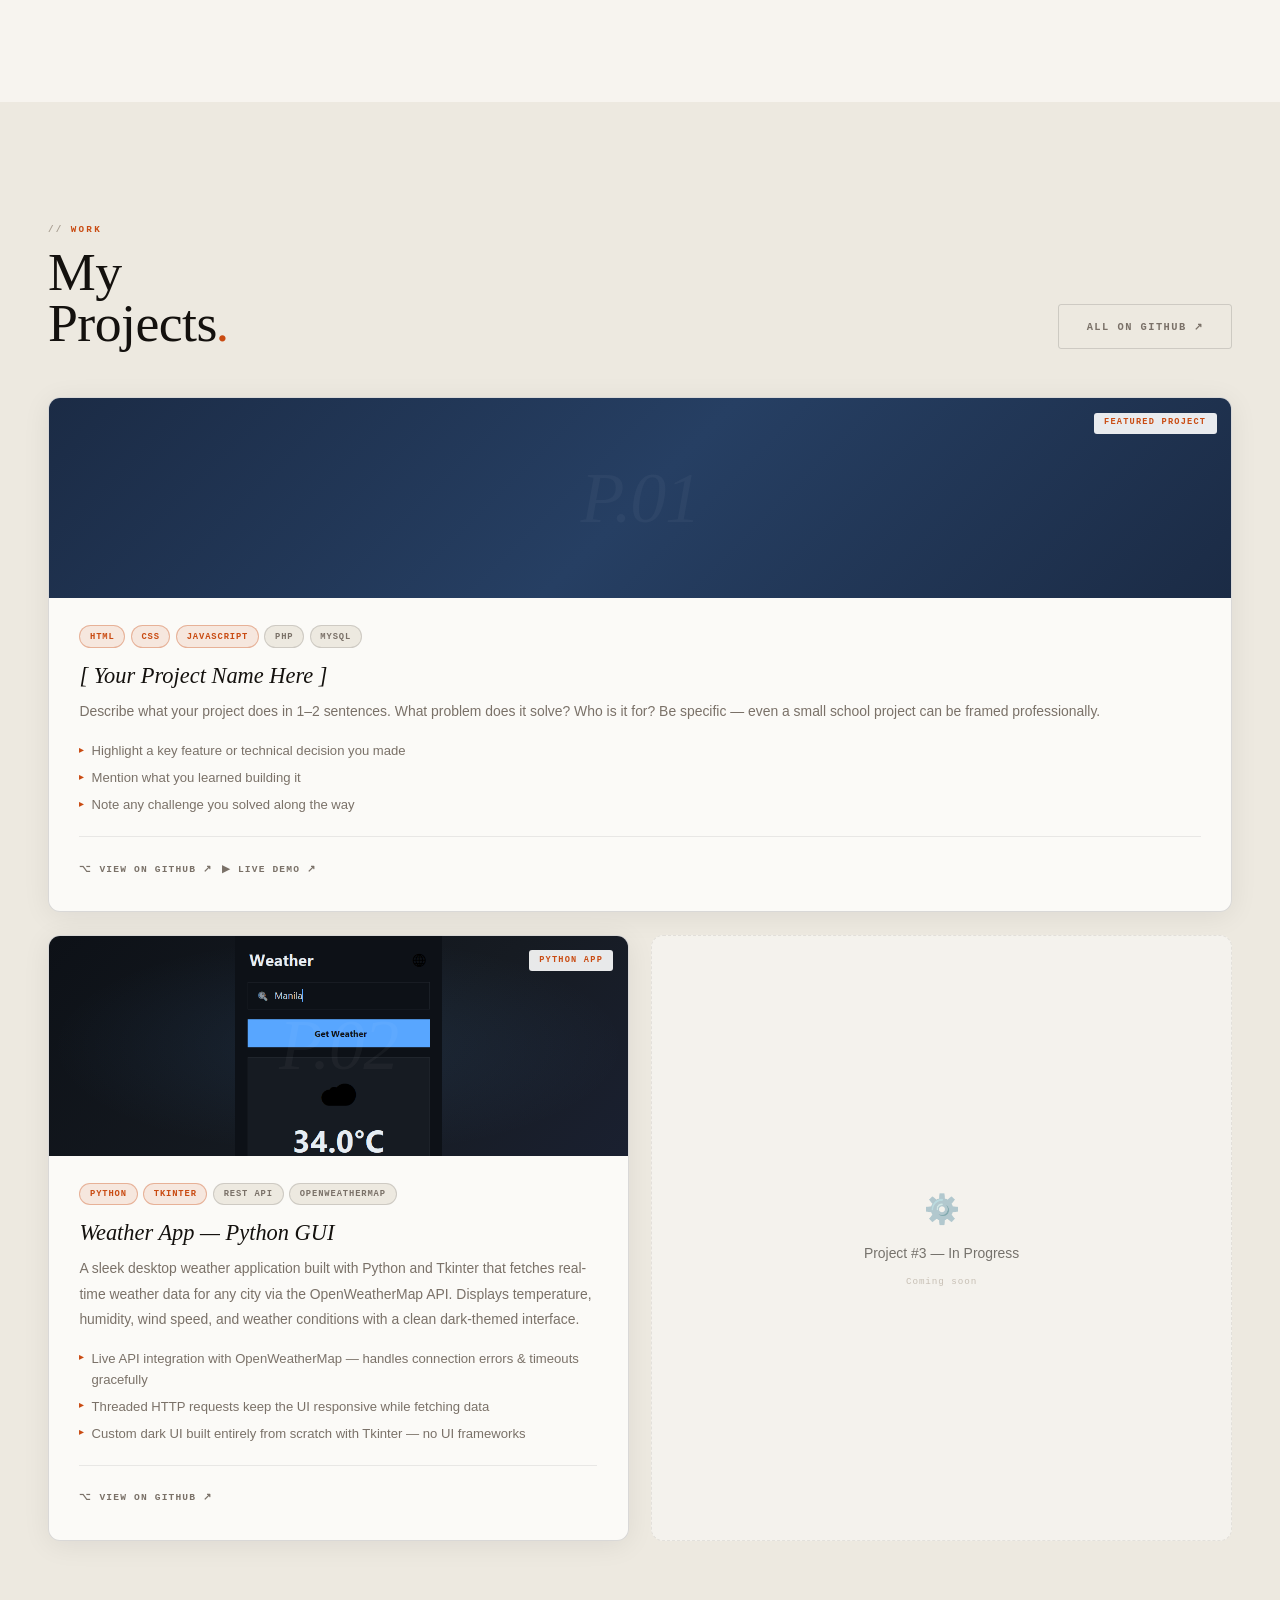
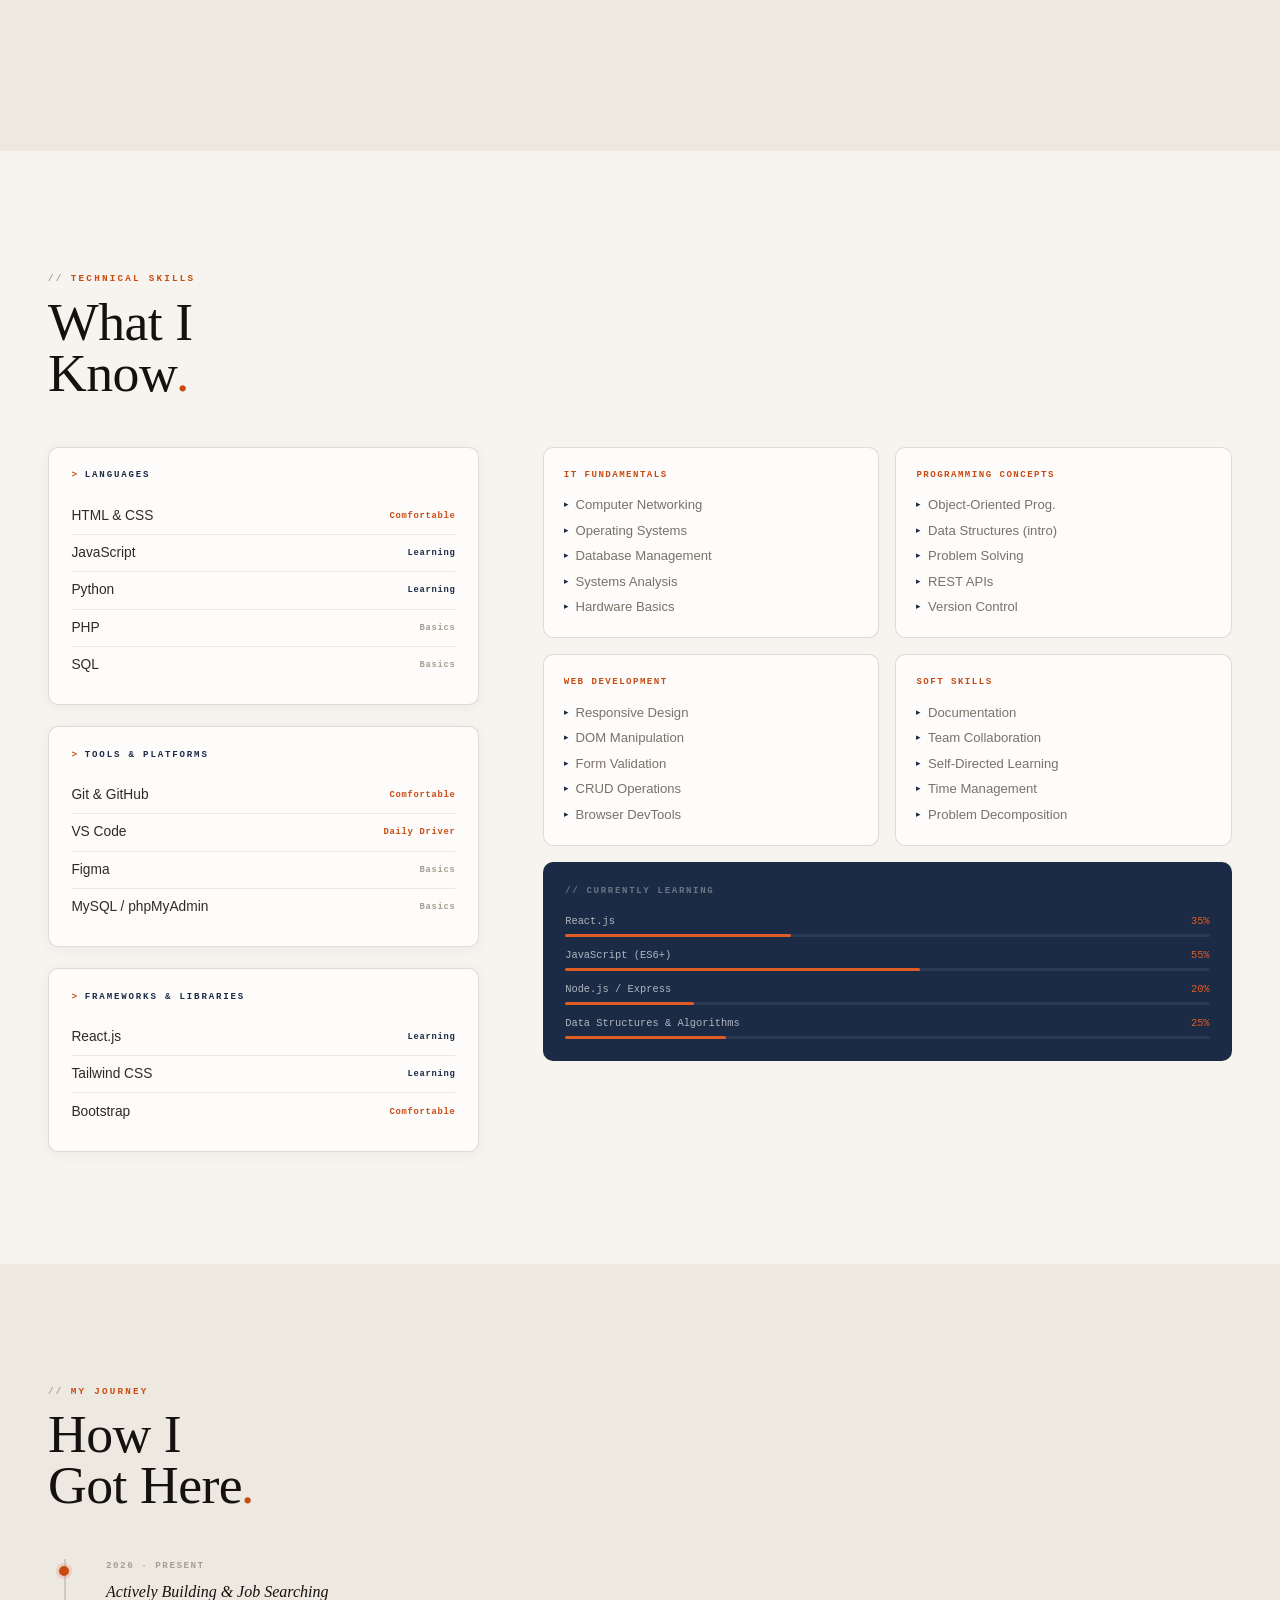
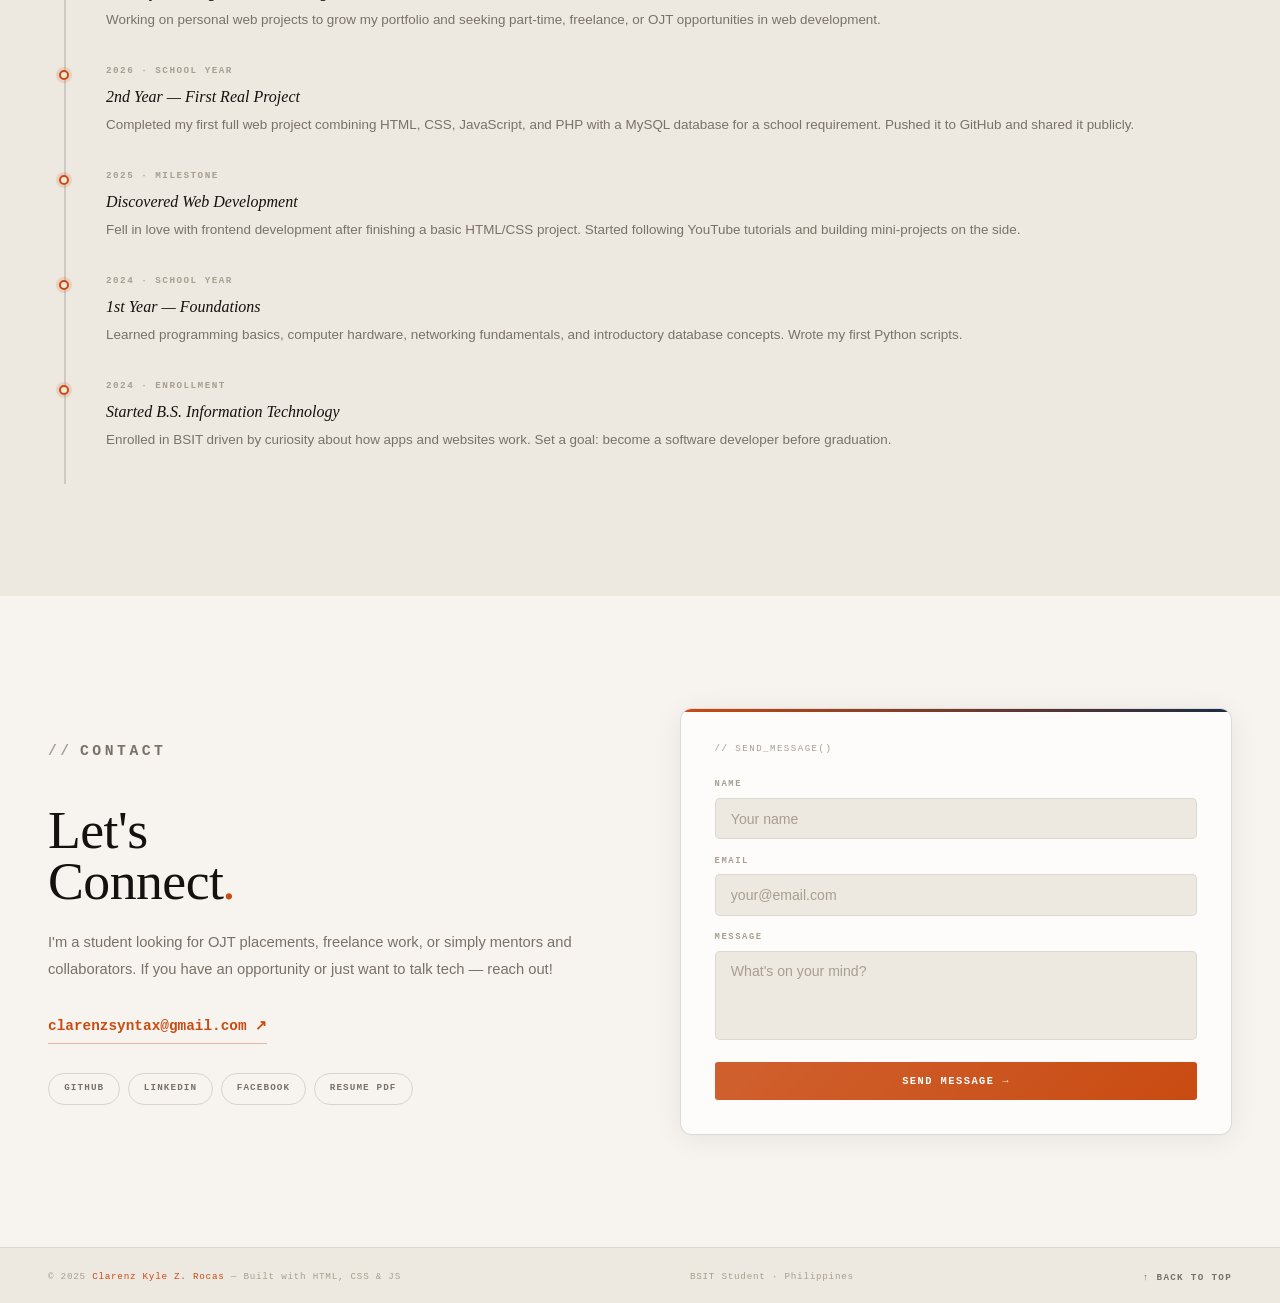
==== commit 9acac353: "Update index.html" ====
--- a/index.html
+++ b/index.html
@@ -267,9 +267,7 @@
               <div class="weather-orb-core">☁️</div>
             </div>
             <div class="weather-stat-pills">
-              <div class="wsp wsp-temp">34.0°C</div>
-              <div class="wsp wsp-hum">💧 61%</div>
-              <div class="wsp wsp-wind">💨 3.5 m/s</div>
+              <img src="Python-projects/assets/Screenshot 2026-05-18 135540.png" height="325px">
             </div>
           </div>
           <span class="proj-vis-label">P.02</span>
@@ -290,7 +288,7 @@
             <div class="ph"><span class="ph-dot">▸</span>Custom dark UI built entirely from scratch with Tkinter — no UI frameworks</div>
           </div>
           <div class="proj-links">
-            <a href="https://github.com/clarenz-syntax" target="_blank" class="plink">⌥ View on GitHub ↗</a>
+            <a href="https://github.com/clarenz-syntax" target="https://github.com/clarenz-syntax/Portfolio/tree/main/Python-projects" class="plink">⌥ View on GitHub ↗</a>
           </div>
         </div>
       </div>
--- a/css/style.css
+++ b/css/style.css
@@ -757,6 +757,89 @@
 }
 .btt:hover{color:var(--orange);}
 
+/* ── WEATHER PROJECT CARD ── */
+.weather-proj-visual {
+  background: linear-gradient(135deg, #0d1117 0%, #161b22 60%, #1a2030 100%) !important;
+  min-height: 220px;
+  position: relative;
+  overflow: hidden;
+}
+.weather-proj-visual::before {
+  content: '';
+  position: absolute;
+  inset: 0;
+  background: radial-gradient(ellipse at 50% 50%, rgba(88,166,255,0.10) 0%, transparent 70%);
+  pointer-events: none;
+}
+.weather-orb-wrap {
+  position: absolute;
+  inset: 0;
+  display: flex;
+  align-items: center;
+  justify-content: center;
+  flex-direction: column;
+  gap: .8rem;
+}
+.weather-orb {
+  position: relative;
+  width: 80px;
+  height: 80px;
+  display: flex;
+  align-items: center;
+  justify-content: center;
+}
+.weather-orb-ring {
+  position: absolute;
+  inset: 0;
+  border-radius: 50%;
+  border: 1.5px solid rgba(88,166,255,0.28);
+  animation: wOrb 3.5s linear infinite;
+}
+.weather-orb-ring.r2 {
+  inset: -12px;
+  border-color: rgba(88,166,255,0.13);
+  border-style: dashed;
+  animation: wOrb 7s linear infinite reverse;
+}
+@keyframes wOrb {
+  from { transform: rotate(0deg); }
+  to   { transform: rotate(360deg); }
+}
+.weather-orb-core {
+  font-size: 2rem;
+  filter: drop-shadow(0 0 12px rgba(88,166,255,0.5));
+  animation: wFloat 4s ease-in-out infinite;
+  position: relative;
+  z-index: 1;
+}
+@keyframes wFloat {
+  0%,100% { transform: translateY(0); }
+  50%      { transform: translateY(-6px); }
+}
+.weather-stat-pills {
+  display: flex;
+  gap: .5rem;
+  flex-wrap: wrap;
+  justify-content: center;
+}
+.wsp {
+  font-family: var(--ff-mono);
+  font-size: .58rem;
+  font-weight: 600;
+  letter-spacing: .06em;
+  padding: .28rem .75rem;
+  border-radius: 20px;
+  border: 1px solid rgba(88,166,255,0.25);
+  background: rgba(88,166,255,0.08);
+  color: #58a6ff;
+}
+.wsp-temp {
+  font-size: .65rem;
+  background: rgba(224,96,48,0.12);
+  border-color: rgba(224,96,48,0.3);
+  color: var(--orange);
+}
+
 /* ── KEYFRAMES ── */
 @keyframes slideUp{from{opacity:0;transform:translateY(26px);}to{opacity:1;transform:none;}}
 @keyframes fadeUp{from{opacity:0;transform:translateY(22px);}to{opacity:1;transform:none;}}
